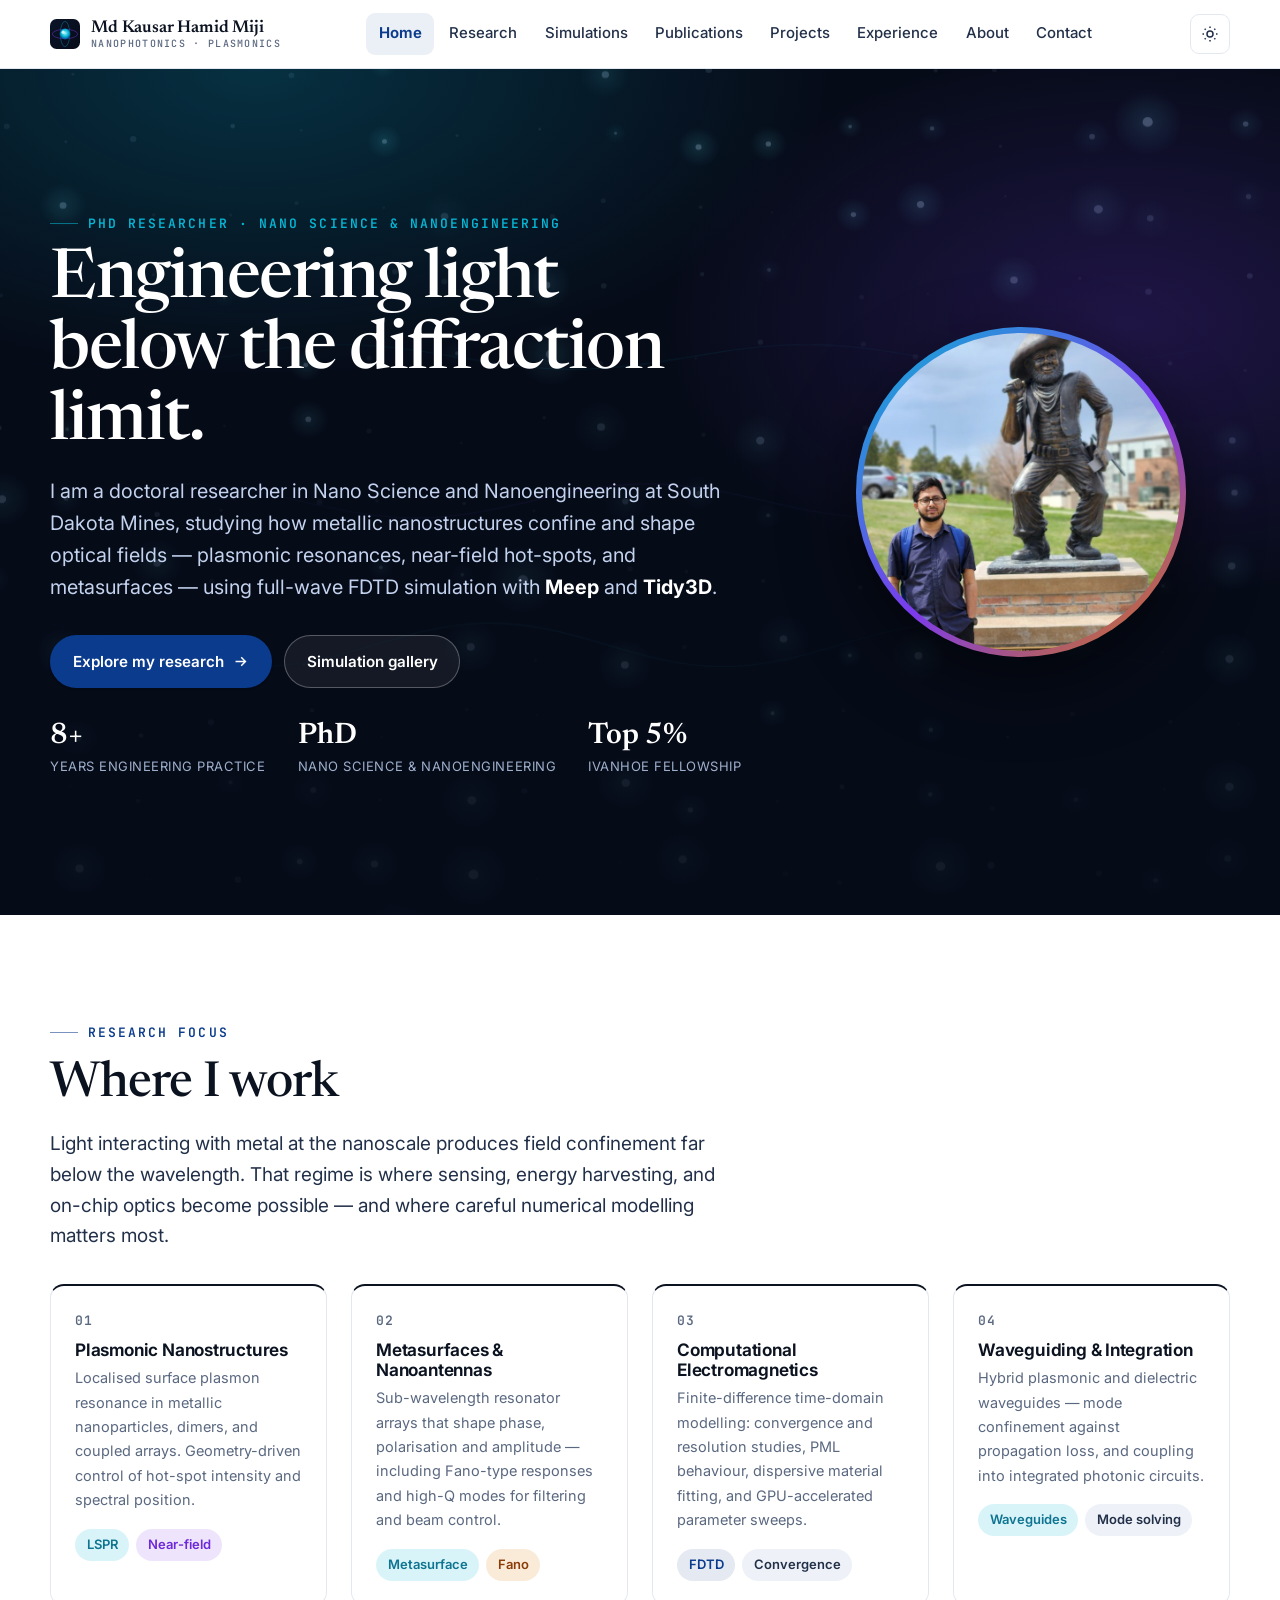
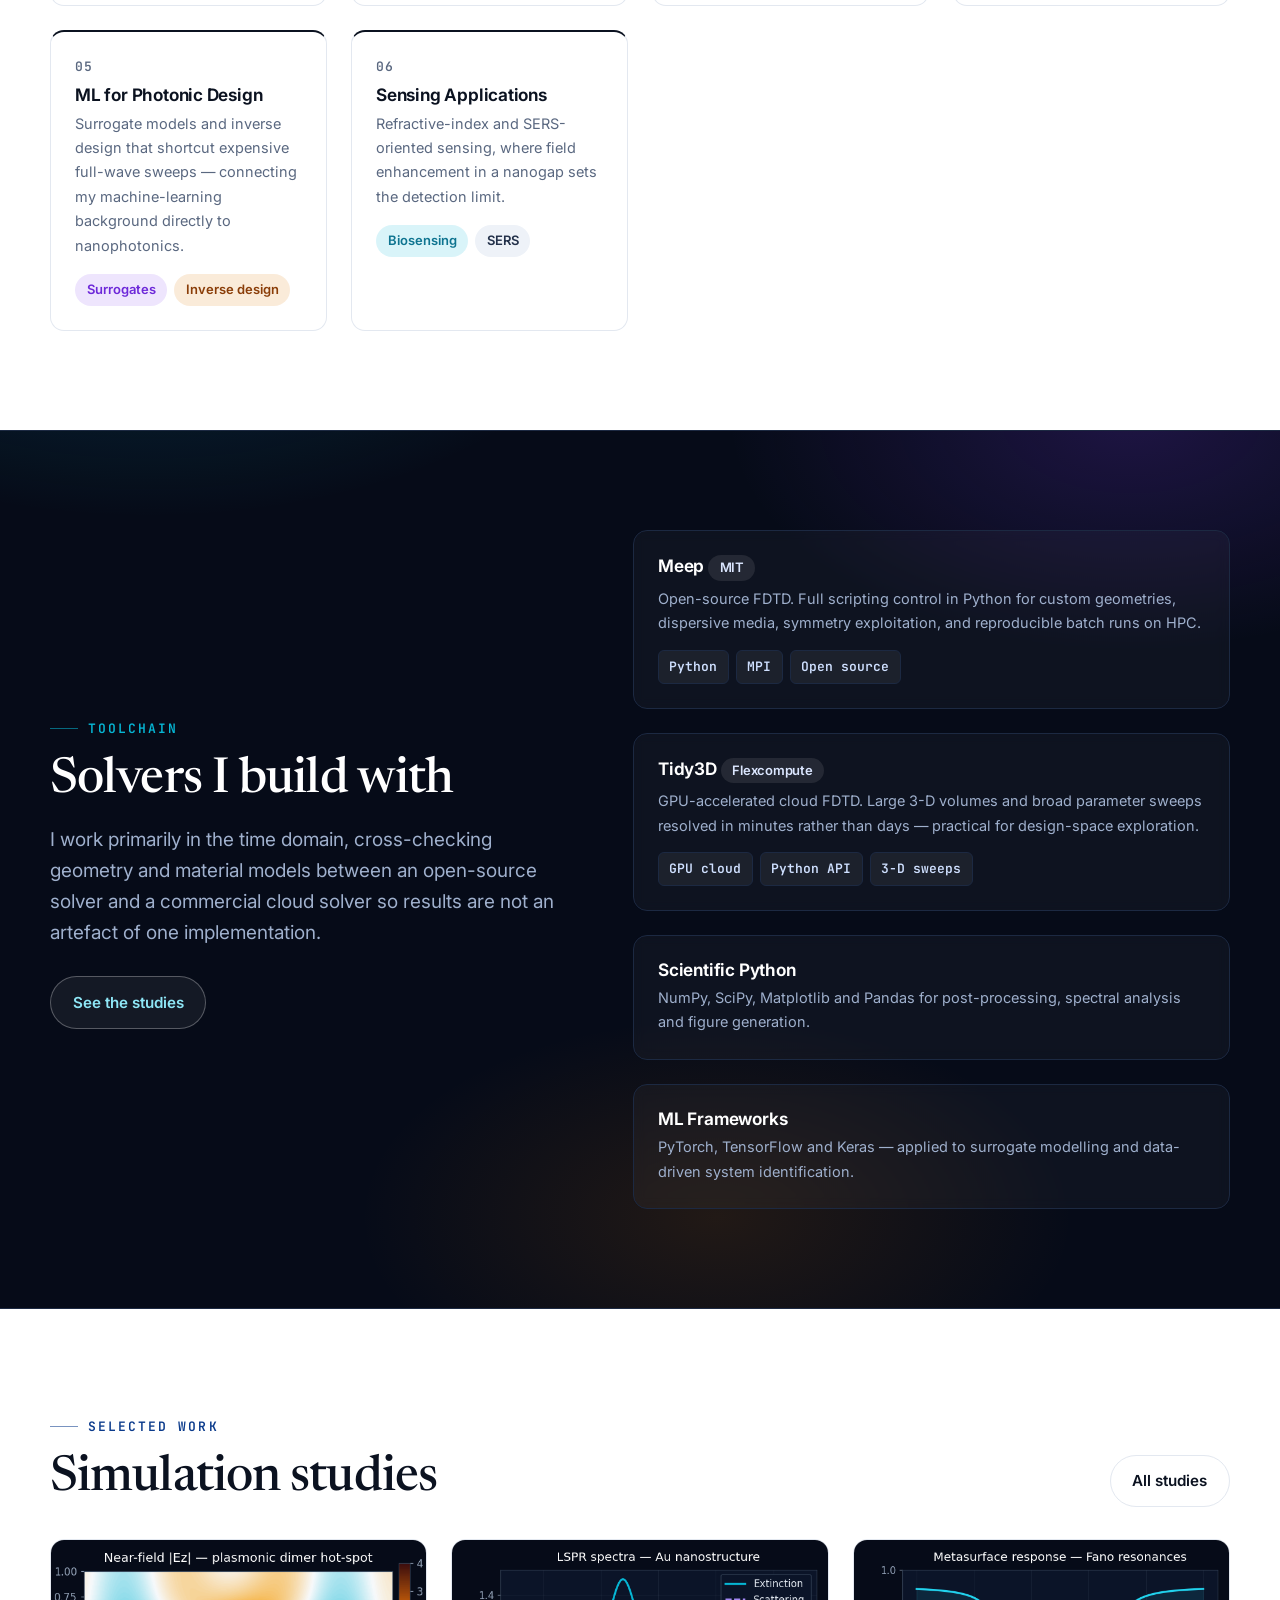
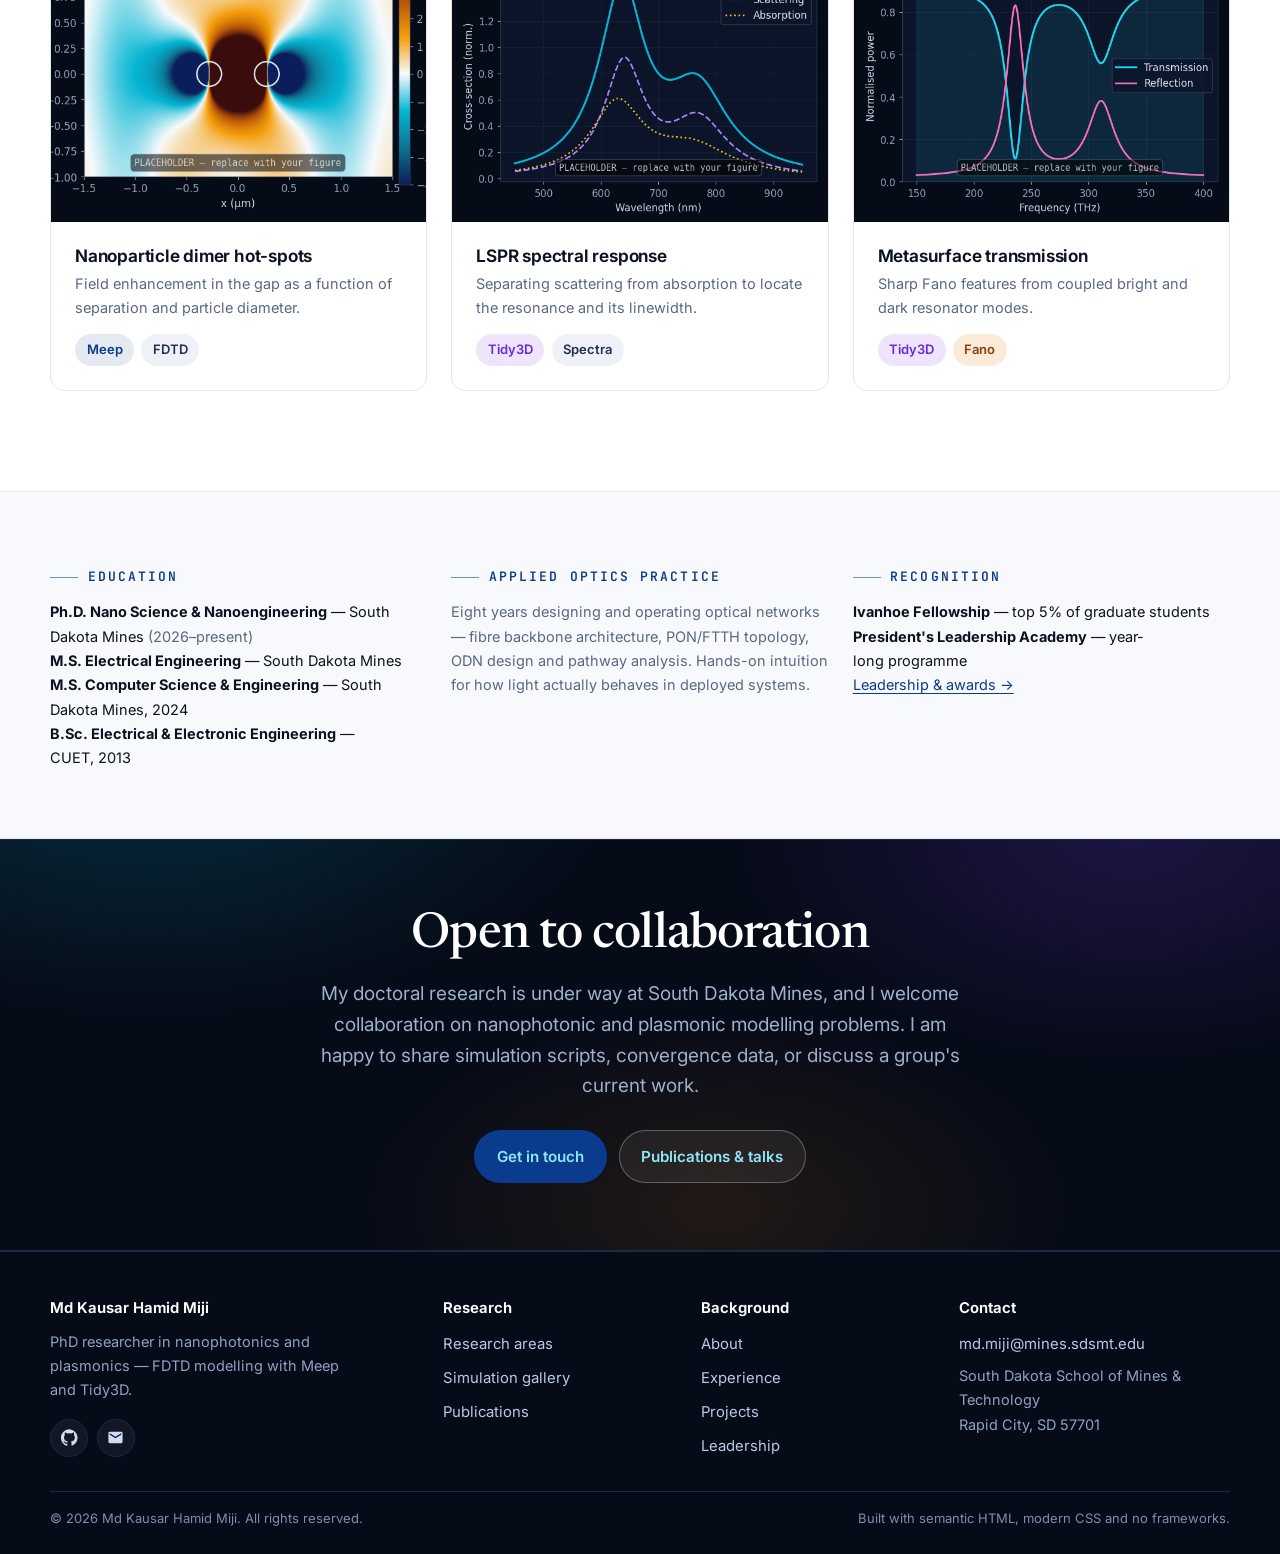
==== index.html @ 511005d9 "Updated Math Webpage" ====
<!DOCTYPE html>
<html lang="en">
<head>
<meta charset="utf-8">
<meta name="viewport" content="width=device-width, initial-scale=1">
<title>Md Kausar Hamid Miji — Nanophotonics &amp; Plasmonics</title>
<meta name="description" content="Md Kausar Hamid Miji — PhD researcher in Nano Science and Nanoengineering at South Dakota Mines. Nanophotonics and plasmonics: FDTD modelling with Meep and Tidy3D, computational electromagnetics, and machine learning for photonic design.">
<meta name="author" content="Md Kausar Hamid Miji">
<link rel="canonical" href="https://mijicuet.github.io/">

<meta property="og:type" content="website">
<meta property="og:site_name" content="Md Kausar Hamid Miji">
<meta property="og:title" content="Md Kausar Hamid Miji — Nanophotonics &amp; Plasmonics">
<meta property="og:description" content="PhD researcher in Nano Science and Nanoengineering. Nanophotonics and plasmonics: FDTD modelling with Meep and Tidy3D, and machine learning for photonic design.">
<meta property="og:url" content="https://mijicuet.github.io/">
<meta property="og:image" content="https://mijicuet.github.io/assets/img/og-card.png">
<meta name="twitter:card" content="summary_large_image">
<meta name="twitter:title" content="Md Kausar Hamid Miji — Nanophotonics &amp; Plasmonics">
<meta name="twitter:description" content="PhD researcher in Nano Science and Nanoengineering — nanophotonics, plasmonics, FDTD with Meep and Tidy3D.">
<meta name="twitter:image" content="https://mijicuet.github.io/assets/img/og-card.png">
<meta name="theme-color" content="#060b18">

<link rel="icon" href="assets/img/favicon.svg" type="image/svg+xml">
<link rel="apple-touch-icon" href="assets/img/favicon-180.png">
<link rel="manifest" href="site.webmanifest">

<link rel="preconnect" href="https://fonts.googleapis.com">
<link rel="preconnect" href="https://fonts.gstatic.com" crossorigin>
<link href="https://fonts.googleapis.com/css2?family=Inter:wght@400;500;600;700&family=Newsreader:opsz,wght@6..72,400;6..72,500;6..72,600&family=JetBrains+Mono:wght@400;500;600&display=swap" rel="stylesheet">
<link rel="stylesheet" href="assets/css/main.css">

<script type="application/ld+json">
{
  "@context": "https://schema.org",
  "@type": "Person",
  "name": "Md Kausar Hamid Miji",
  "url": "https://mijicuet.github.io/",
  "image": "https://mijicuet.github.io/assets/img/portrait.jpg",
  "email": "mailto:md.miji@mines.sdsmt.edu",
  "jobTitle": "PhD Researcher — Nano Science and Nanoengineering",
  "knowsAbout": ["Nanophotonics","Plasmonics","Nanoscience","Nanoengineering","Computational Electromagnetics","FDTD","Meep","Tidy3D","Metasurfaces","Machine Learning","Optical Fiber Networks"],
  "alumniOf": [
    {"@type":"CollegeOrUniversity","name":"South Dakota School of Mines & Technology"},
    {"@type":"CollegeOrUniversity","name":"Chittagong University of Engineering & Technology"}
  ],
  "affiliation": {"@type":"CollegeOrUniversity","name":"South Dakota School of Mines & Technology"}
}
</script>
</head>
<body>
<a class="skip-link" href="#main">Skip to main content</a>

<header class="site-header">
  <div class="wrap nav">
    <a class="brand" href="index.html">
      <img class="brand-mark" src="assets/img/favicon.svg" alt="" width="30" height="30">
      <span>Md Kausar Hamid Miji<small>Nanophotonics · Plasmonics</small></span>
    </a>
    <nav aria-label="Primary">
      <ul class="nav-list" id="primary-nav">
        <li><a href="index.html" aria-current="page">Home</a></li>
        <li><a href="research.html">Research</a></li>
        <li><a href="simulations.html">Simulations</a></li>
        <li><a href="publications.html">Publications</a></li>
        <li><a href="projects.html">Projects</a></li>
        <li><a href="Work_Experience.html">Experience</a></li>
        <li><a href="about.html">About</a></li>
        <li><a href="contact.html">Contact</a></li>
      </ul>
    </nav>
    <div class="nav-actions">
      <button class="icon-btn theme-toggle" type="button" aria-label="Switch to dark theme">
        <svg class="sun" viewBox="0 0 24 24" fill="none" stroke="currentColor" stroke-width="2" aria-hidden="true"><circle cx="12" cy="12" r="4"/><path d="M12 2v2M12 20v2M4.9 4.9l1.4 1.4M17.7 17.7l1.4 1.4M2 12h2M20 12h2M4.9 19.1l1.4-1.4M17.7 6.3l1.4-1.4"/></svg>
        <svg class="moon" viewBox="0 0 24 24" fill="none" stroke="currentColor" stroke-width="2" aria-hidden="true"><path d="M21 12.8A9 9 0 1 1 11.2 3a7 7 0 0 0 9.8 9.8z"/></svg>
      </button>
      <button class="icon-btn nav-toggle" type="button" aria-expanded="false" aria-controls="primary-nav" aria-label="Open menu">
        <svg viewBox="0 0 24 24" fill="none" stroke="currentColor" stroke-width="2" aria-hidden="true"><path d="M3 6h18M3 12h18M3 18h18"/></svg>
      </button>
    </div>
  </div>
</header>

<main id="main">

  <section class="hero">
    <canvas class="hero-canvas" aria-hidden="true"></canvas>
    <div class="wrap hero-inner">
      <div>
        <p class="eyebrow">PhD Researcher · Nano Science &amp; Nanoengineering</p>
        <h1 class="display">Engineering light<br>below the diffraction limit.</h1>
        <p class="lead">
          I am a doctoral researcher in Nano Science and Nanoengineering at South Dakota Mines,
          studying how metallic nanostructures confine and shape optical fields — plasmonic
          resonances, near-field hot-spots, and metasurfaces — using full-wave FDTD
          simulation with <strong style="color:#fff">Meep</strong> and
          <strong style="color:#fff">Tidy3D</strong>.
        </p>
        <div class="btn-row" style="margin-top:2rem">
          <a class="btn btn-primary" href="research.html">Explore my research
            <svg viewBox="0 0 24 24" fill="none" stroke="currentColor" stroke-width="2" aria-hidden="true"><path d="M5 12h14M13 6l6 6-6 6"/></svg></a>
          <a class="btn btn-on-dark" href="simulations.html">Simulation gallery</a>
        </div>
        <div class="hero-stats">
          <div class="stat"><b>8+</b><span>YEARS ENGINEERING PRACTICE</span></div>
          <div class="stat"><b>PhD</b><span>NANO SCIENCE &amp; NANOENGINEERING</span></div>
          <div class="stat"><b>Top 5%</b><span>IVANHOE FELLOWSHIP</span></div>
        </div>
      </div>
      <div class="hero-portrait">
        <img src="assets/img/portrait.jpg" alt="Portrait of Md Kausar Hamid Miji" width="360" height="360" fetchpriority="high" decoding="async">
      </div>
    </div>
  </section>

  <section class="section">
    <div class="wrap">
      <div class="section-head measure">
        <p class="eyebrow">Research focus</p>
        <h2 class="h1">Where I work</h2>
        <p class="lead" style="margin-top:1rem">
          Light interacting with metal at the nanoscale produces field confinement far below
          the wavelength. That regime is where sensing, energy harvesting, and on-chip optics
          become possible — and where careful numerical modelling matters most.
        </p>
      </div>
      <div class="grid grid-3">
        <article class="card card-hover reveal feature">
          <span class="num">01</span><h3 class="card-title">Plasmonic Nanostructures</h3>
          <p class="small muted">Localised surface plasmon resonance in metallic nanoparticles,
             dimers, and coupled arrays. Geometry-driven control of hot-spot intensity and spectral position.</p>
          <div class="chip-row" style="margin-top:1rem"><span class="chip chip-cyan">LSPR</span><span class="chip chip-violet">Near-field</span></div>
        </article>
        <article class="card card-hover reveal feature">
          <span class="num">02</span><h3 class="card-title">Metasurfaces &amp; Nanoantennas</h3>
          <p class="small muted">Sub-wavelength resonator arrays that shape phase, polarisation and
             amplitude — including Fano-type responses and high-Q modes for filtering and beam control.</p>
          <div class="chip-row" style="margin-top:1rem"><span class="chip chip-cyan">Metasurface</span><span class="chip chip-amber">Fano</span></div>
        </article>
        <article class="card card-hover reveal feature">
          <span class="num">03</span><h3 class="card-title">Computational Electromagnetics</h3>
          <p class="small muted">Finite-difference time-domain modelling: convergence and resolution
             studies, PML behaviour, dispersive material fitting, and GPU-accelerated parameter sweeps.</p>
          <div class="chip-row" style="margin-top:1rem"><span class="chip chip-brand">FDTD</span><span class="chip">Convergence</span></div>
        </article>
        <article class="card card-hover reveal feature">
          <span class="num">04</span><h3 class="card-title">Waveguiding &amp; Integration</h3>
          <p class="small muted">Hybrid plasmonic and dielectric waveguides — mode confinement against
             propagation loss, and coupling into integrated photonic circuits.</p>
          <div class="chip-row" style="margin-top:1rem"><span class="chip chip-cyan">Waveguides</span><span class="chip">Mode solving</span></div>
        </article>
        <article class="card card-hover reveal feature">
          <span class="num">05</span><h3 class="card-title">ML for Photonic Design</h3>
          <p class="small muted">Surrogate models and inverse design that shortcut expensive full-wave
             sweeps — connecting my machine-learning background directly to nanophotonics.</p>
          <div class="chip-row" style="margin-top:1rem"><span class="chip chip-violet">Surrogates</span><span class="chip chip-amber">Inverse design</span></div>
        </article>
        <article class="card card-hover reveal feature">
          <span class="num">06</span><h3 class="card-title">Sensing Applications</h3>
          <p class="small muted">Refractive-index and SERS-oriented sensing, where field enhancement
             in a nanogap sets the detection limit.</p>
          <div class="chip-row" style="margin-top:1rem"><span class="chip chip-cyan">Biosensing</span><span class="chip">SERS</span></div>
        </article>
      </div>
    </div>
  </section>

  <section class="band-dark section">
    <div class="wrap content">
      <div class="split-even items-center">
        <div>
          <p class="eyebrow">Toolchain</p>
          <h2 class="h1">Solvers I build with</h2>
          <p class="lead" style="margin-top:1rem">
            I work primarily in the time domain, cross-checking geometry and material models
            between an open-source solver and a commercial cloud solver so results are not an
            artefact of one implementation.
          </p>
          <div class="btn-row" style="margin-top:1.75rem">
            <a class="btn btn-on-dark" href="simulations.html">See the studies</a>
          </div>
        </div>
        <div class="grid grid-2">
          <div class="card"><h3 class="card-title">Meep <span class="chip chip-cyan" style="vertical-align:middle">MIT</span></h3>
            <p class="small">Open-source FDTD. Full scripting control in Python for custom geometries,
               dispersive media, symmetry exploitation, and reproducible batch runs on HPC.</p>
            <div class="chip-row" style="margin-top:.9rem"><span class="tool-badge">Python</span><span class="tool-badge">MPI</span><span class="tool-badge">Open source</span></div></div>
          <div class="card"><h3 class="card-title">Tidy3D <span class="chip chip-violet" style="vertical-align:middle">Flexcompute</span></h3>
            <p class="small">GPU-accelerated cloud FDTD. Large 3-D volumes and broad parameter sweeps
               resolved in minutes rather than days — practical for design-space exploration.</p>
            <div class="chip-row" style="margin-top:.9rem"><span class="tool-badge">GPU cloud</span><span class="tool-badge">Python API</span><span class="tool-badge">3-D sweeps</span></div></div>
          <div class="card"><h3 class="card-title">Scientific Python</h3>
            <p class="small">NumPy, SciPy, Matplotlib and Pandas for post-processing, spectral analysis and figure generation.</p></div>
          <div class="card"><h3 class="card-title">ML Frameworks</h3>
            <p class="small">PyTorch, TensorFlow and Keras — applied to surrogate modelling and data-driven system identification.</p></div>
        </div>
      </div>
    </div>
  </section>

  <section class="section">
    <div class="wrap">
      <div class="section-head" style="display:flex;justify-content:space-between;align-items:end;gap:1rem;flex-wrap:wrap">
        <div class="measure"><p class="eyebrow">Selected work</p><h2 class="h1">Simulation studies</h2></div>
        <a class="btn btn-ghost" href="simulations.html">All studies</a>
      </div>
      <div class="grid grid-3">
        <article class="card card-flush card-hover figure-card reveal">
          <div class="fig"><img src="assets/figures/fig-nearfield-dimer.png" alt="Near-field map showing a hot-spot in the gap of a plasmonic nanoparticle dimer" loading="lazy" width="709" height="425"></div>
          <div class="card-body"><h3 class="card-title">Nanoparticle dimer hot-spots</h3>
            <p class="small muted">Field enhancement in the gap as a function of separation and particle diameter.</p>
            <div class="chip-row" style="margin-top:.85rem"><span class="chip chip-brand">Meep</span><span class="chip">FDTD</span></div></div>
        </article>
        <article class="card card-flush card-hover figure-card reveal">
          <div class="fig"><img src="assets/figures/fig-lspr-spectra.png" alt="Extinction, scattering and absorption spectra of a gold nanostructure" loading="lazy" width="709" height="425"></div>
          <div class="card-body"><h3 class="card-title">LSPR spectral response</h3>
            <p class="small muted">Separating scattering from absorption to locate the resonance and its linewidth.</p>
            <div class="chip-row" style="margin-top:.85rem"><span class="chip chip-violet">Tidy3D</span><span class="chip">Spectra</span></div></div>
        </article>
        <article class="card card-flush card-hover figure-card reveal">
          <div class="fig"><img src="assets/figures/fig-metasurface-spectra.png" alt="Transmission and reflection spectra of a metasurface showing Fano resonances" loading="lazy" width="709" height="425"></div>
          <div class="card-body"><h3 class="card-title">Metasurface transmission</h3>
            <p class="small muted">Sharp Fano features from coupled bright and dark resonator modes.</p>
            <div class="chip-row" style="margin-top:.85rem"><span class="chip chip-violet">Tidy3D</span><span class="chip chip-amber">Fano</span></div></div>
        </article>
      </div>
    </div>
  </section>

  <section class="section-sm" style="background:var(--surface);border-block:1px solid var(--rule)">
    <div class="wrap">
      <div class="grid grid-3">
        <div class="reveal">
          <p class="eyebrow">Education</p>
          <p class="small"><strong>Ph.D. Nano Science &amp; Nanoengineering</strong> — South Dakota Mines <span class="muted">(2026–present)</span></p>
          <p class="small"><strong>M.S. Electrical Engineering</strong> — South Dakota Mines</p>
          <p class="small"><strong>M.S. Computer Science &amp; Engineering</strong> — South Dakota Mines, 2024</p>
          <p class="small"><strong>B.Sc. Electrical &amp; Electronic Engineering</strong> — CUET, 2013</p>
        </div>
        <div class="reveal">
          <p class="eyebrow">Applied optics practice</p>
          <p class="small muted">Eight years designing and operating optical networks — fibre backbone
             architecture, PON/FTTH topology, ODN design and pathway analysis. Hands-on intuition for
             how light actually behaves in deployed systems.</p>
        </div>
        <div class="reveal">
          <p class="eyebrow">Recognition</p>
          <p class="small"><strong>Ivanhoe Fellowship</strong> — top 5% of graduate students</p>
          <p class="small"><strong>President's Leadership Academy</strong> — year-long programme</p>
          <p class="small"><a href="leadership.html">Leadership &amp; awards →</a></p>
        </div>
      </div>
    </div>
  </section>

  <section class="band-dark section-sm">
    <div class="wrap content center measure">
      <h2 class="h1">Open to collaboration</h2>
      <p class="lead" style="margin-top:.9rem">
        My doctoral research is under way at South Dakota Mines, and I welcome collaboration on
        nanophotonic and plasmonic modelling problems. I am happy to share simulation scripts,
        convergence data, or discuss a group's current work.
      </p>
      <div class="btn-row" style="justify-content:center;margin-top:1.75rem">
        <a class="btn btn-primary" href="contact.html">Get in touch</a>
        <a class="btn btn-on-dark" href="publications.html">Publications &amp; talks</a>
      </div>
    </div>
  </section>

</main>

<footer class="site-footer">
  <div class="wrap">
    <div class="footer-grid">
      <div>
        <h4>Md Kausar Hamid Miji</h4>
        <p class="small" style="color:#8fa2c4;max-width:34ch">
          PhD researcher in nanophotonics and plasmonics — FDTD modelling with Meep and Tidy3D.
        </p>
        <div class="social-row" style="margin-top:1rem">
          <a href="https://github.com/mijiCUET" aria-label="GitHub" rel="me noopener">
            <svg viewBox="0 0 24 24" aria-hidden="true"><path d="M12 .3a12 12 0 0 0-3.8 23.4c.6.1.8-.3.8-.6v-2.2c-3.3.7-4-1.6-4-1.6-.6-1.4-1.4-1.8-1.4-1.8-1.1-.7.1-.7.1-.7 1.2.1 1.8 1.2 1.8 1.2 1.1 1.8 2.8 1.3 3.5 1 .1-.8.4-1.3.8-1.6-2.7-.3-5.5-1.3-5.5-5.9 0-1.3.5-2.4 1.2-3.2-.1-.3-.5-1.5.1-3.2 0 0 1-.3 3.3 1.2a11.5 11.5 0 0 1 6 0c2.3-1.5 3.3-1.2 3.3-1.2.6 1.7.2 2.9.1 3.2.8.8 1.2 1.9 1.2 3.2 0 4.6-2.8 5.6-5.5 5.9.4.4.8 1.1.8 2.2v3.3c0 .3.2.7.8.6A12 12 0 0 0 12 .3z"/></svg>
          </a>
          <a href="mailto:md.miji@mines.sdsmt.edu" aria-label="Email">
            <svg viewBox="0 0 24 24" aria-hidden="true"><path d="M20 4H4a2 2 0 0 0-2 2v12a2 2 0 0 0 2 2h16a2 2 0 0 0 2-2V6a2 2 0 0 0-2-2zm0 4-8 5-8-5V6l8 5 8-5v2z"/></svg>
          </a>
        </div>
      </div>
      <div><h4>Research</h4><ul>
        <li><a href="research.html">Research areas</a></li>
        <li><a href="simulations.html">Simulation gallery</a></li>
        <li><a href="publications.html">Publications</a></li></ul></div>
      <div><h4>Background</h4><ul>
        <li><a href="about.html">About</a></li>
        <li><a href="Work_Experience.html">Experience</a></li>
        <li><a href="projects.html">Projects</a></li>
        <li><a href="leadership.html">Leadership</a></li></ul></div>
      <div><h4>Contact</h4><ul>
        <li><a href="mailto:md.miji@mines.sdsmt.edu">md.miji@mines.sdsmt.edu</a></li>
        <li class="small" style="color:#8fa2c4">South Dakota School of Mines &amp; Technology<br>Rapid City, SD 57701</li></ul></div>
    </div>
    <div class="footer-bottom">
      <span>© <span data-year>2025</span> Md Kausar Hamid Miji. All rights reserved.</span>
      <span>Built with semantic HTML, modern CSS and no frameworks.</span>
    </div>
  </div>
</footer>

<script src="assets/js/main.js" defer></script>
</body>
</html>
---- assets/css/main.css ----
/* ==========================================================================
   Md Kausar Hamid Miji — Design System
   Nanophotonics & Plasmonics research portfolio
   Single stylesheet, no framework, no build step.
   ========================================================================== */

/* 1. Design tokens ------------------------------------------------------- */
:root {
  --paper:#ffffff; --surface:#f7f9fc; --surface-2:#eef2f8;
  --ink:#0b1220; --ink-soft:#223049; --muted:#5a6880; --rule:#e3e8f0;

  --brand:#0b3b8c; --brand-ink:#072a66;
  --cyan:#06b6d4; --violet:#7c3aed; --amber:#d97706;

  --night:#060b18; --night-2:#0b1428; --night-rule:#1c2942;
  --night-ink:#e8eefc; --night-muted:#9fb0cd;

  --font-display:"Newsreader","Iowan Old Style","Palatino Linotype",Georgia,serif;
  --font-sans:"Inter",-apple-system,BlinkMacSystemFont,"Segoe UI",Roboto,Helvetica,Arial,sans-serif;
  --font-mono:"JetBrains Mono",ui-monospace,SFMono-Regular,"SF Mono",Menlo,Consolas,monospace;

  --fs-xs:.8125rem; --fs-sm:.9062rem; --fs-base:1rem;
  --fs-md:clamp(1.05rem,.99rem + .28vw,1.1875rem);
  --fs-lg:clamp(1.25rem,1.14rem + .5vw,1.5rem);
  --fs-xl:clamp(1.55rem,1.32rem + 1vw,2.15rem);
  --fs-2xl:clamp(2rem,1.55rem + 2vw,3.1rem);
  --fs-3xl:clamp(2.45rem,1.7rem + 3.2vw,4.25rem);

  --sp-1:.25rem; --sp-2:.5rem; --sp-3:.75rem; --sp-4:1rem;
  --sp-5:1.5rem; --sp-6:2rem; --sp-7:3rem; --sp-8:4rem; --sp-9:6rem; --sp-10:8rem;

  --measure:68ch; --wrap:1180px; --wrap-narrow:860px;
  --radius:14px; --radius-sm:9px; --radius-lg:22px;

  --shadow-sm:0 1px 2px rgba(11,18,32,.06),0 1px 3px rgba(11,18,32,.05);
  --shadow:0 4px 12px rgba(11,18,32,.07),0 2px 4px rgba(11,18,32,.04);
  --shadow-lg:0 18px 45px rgba(11,18,32,.12),0 6px 14px rgba(11,18,32,.06);

  --ease:cubic-bezier(.22,.61,.36,1); --dur:.38s;
}
html[data-theme="dark"]{
  --paper:#070d1b; --surface:#0c1526; --surface-2:#121d33;
  --ink:#e9eefb; --ink-soft:#c8d4ec; --muted:#93a3c2; --rule:#1d2942;
  --brand:#7fb0ff; --brand-ink:#a9c9ff;
  --shadow-sm:0 1px 2px rgba(0,0,0,.5);
  --shadow:0 6px 18px rgba(0,0,0,.5);
  --shadow-lg:0 22px 55px rgba(0,0,0,.6);
}

/* 2. Reset & base -------------------------------------------------------- */
*,*::before,*::after{box-sizing:border-box}
*{margin:0}
html{-webkit-text-size-adjust:100%;scroll-behavior:smooth;scroll-padding-top:5.5rem}
@media (prefers-reduced-motion:reduce){
  html{scroll-behavior:auto}
  *,*::before,*::after{animation-duration:.001ms!important;animation-iteration-count:1!important;transition-duration:.001ms!important}
}
body{font-family:var(--font-sans);font-size:var(--fs-base);line-height:1.68;color:var(--ink);
  background:var(--paper);-webkit-font-smoothing:antialiased;-moz-osx-font-smoothing:grayscale;
  font-feature-settings:"kern" 1,"liga" 1;text-rendering:optimizeLegibility;overflow-x:hidden}
img,svg,video,canvas{display:block;max-width:100%}
img{height:auto}
a{color:var(--brand);text-decoration-thickness:1px;text-underline-offset:.18em}
a:hover{color:var(--brand-ink)}
ul,ol{padding-left:1.15rem}
h1,h2,h3,h4{line-height:1.16;text-wrap:balance;font-weight:600}
p{text-wrap:pretty}
:focus-visible{outline:3px solid var(--cyan);outline-offset:3px;border-radius:4px}
::selection{background:rgba(6,182,212,.22)}

/* 3. Layout primitives --------------------------------------------------- */
.wrap{width:min(100% - 2.5rem,var(--wrap));margin-inline:auto}
.wrap-narrow{width:min(100% - 2.5rem,var(--wrap-narrow));margin-inline:auto}
@media (max-width:640px){.wrap,.wrap-narrow{width:min(100% - 1.75rem,var(--wrap))}}
.section{padding-block:clamp(3.5rem,2.2rem + 5vw,7rem)}
.section-sm{padding-block:clamp(2.5rem,1.8rem + 3vw,4.5rem)}
.stack>*+*{margin-top:var(--sp-4)}
.measure{max-width:var(--measure)}
.center{text-align:center;margin-inline:auto}
.grid{display:grid;gap:var(--sp-5)}
.grid-2{grid-template-columns:repeat(auto-fit,minmax(300px,1fr))}
.grid-3{grid-template-columns:repeat(auto-fit,minmax(268px,1fr))}
.grid-4{grid-template-columns:repeat(auto-fit,minmax(210px,1fr))}
.skip-link{position:absolute;left:-9999px;top:0;z-index:999;background:var(--ink);color:#fff;
  padding:.8rem 1.2rem;border-radius:0 0 var(--radius-sm) 0;font-weight:600}
.skip-link:focus{left:0;color:#fff}

/* Two-column splits — always collapse on narrow screens */
.split,.split-lead,.split-even,.split-media{display:grid;gap:clamp(2rem,5vw,4rem)}
.split{grid-template-columns:minmax(0,1.5fr) minmax(0,1fr)}
.split-lead{grid-template-columns:minmax(0,1.6fr) minmax(0,1fr)}
.split-even{grid-template-columns:minmax(0,1fr) minmax(0,1.15fr)}
.split-media{grid-template-columns:minmax(0,1fr) minmax(0,1.35fr);gap:1.75rem}
@media (max-width:900px){.split,.split-lead,.split-even{grid-template-columns:1fr}}
@media (max-width:780px){.split-media{grid-template-columns:1fr}}
.split-num{display:grid;grid-template-columns:auto minmax(0,1fr);gap:1.5rem;align-items:start}
@media (max-width:520px){.split-num{grid-template-columns:1fr;gap:.35rem}}
.items-center{align-items:center}.items-start{align-items:start}.self-start{align-self:start}

/* color-mix() fallbacks for older browsers */
@supports not (color: color-mix(in srgb, red 50%, blue)){
  .nav-list a[aria-current="page"]{background:#eef3fb}
  .chip-brand{background:#e7eefb}.chip-cyan{background:#dcf5fa}
  .chip-violet{background:#ede7fd}.chip-amber{background:#fdf0dc}
  .site-header{background:#fff}
  .tl-item::before{box-shadow:0 0 0 4px #eef3fb}
  .btn-ghost:hover,.card-hover:hover{border-color:#b9c9e8}
  input:focus,textarea:focus,select:focus{box-shadow:0 0 0 3px #dbe6fa}
}

/* 4. Typography ---------------------------------------------------------- */
.display{font-family:var(--font-display);font-size:var(--fs-3xl);font-weight:500;letter-spacing:-.022em;line-height:1.04}
.h1{font-family:var(--font-display);font-size:var(--fs-2xl);font-weight:500;letter-spacing:-.018em}
.h2{font-family:var(--font-display);font-size:var(--fs-xl);font-weight:500;letter-spacing:-.014em}
.h3{font-size:var(--fs-lg);font-weight:650;letter-spacing:-.01em}
.lead{font-size:var(--fs-md);color:var(--ink-soft);line-height:1.62}
.small{font-size:var(--fs-sm)}
.muted{color:var(--muted)}
.mono{font-family:var(--font-mono);font-size:.86em;letter-spacing:-.01em}
.section-head{margin-bottom:var(--sp-6)}
.eyebrow{display:inline-flex;align-items:center;gap:.6rem;font-family:var(--font-mono);
  font-size:var(--fs-xs);letter-spacing:.16em;text-transform:uppercase;color:var(--brand);
  font-weight:600;margin-bottom:var(--sp-3)}
.eyebrow::before{content:"";width:28px;height:1px;background:currentColor;opacity:.55}
.rule{height:1px;background:var(--rule);border:0;margin-block:var(--sp-6)}

/* 5. Header / nav -------------------------------------------------------- */
.site-header{position:sticky;top:0;z-index:100;
  background:color-mix(in srgb,var(--paper) 88%,transparent);
  backdrop-filter:saturate(1.6) blur(12px);-webkit-backdrop-filter:saturate(1.6) blur(12px);
  border-bottom:1px solid var(--rule);transition:box-shadow var(--dur) var(--ease)}
.site-header.is-scrolled{box-shadow:var(--shadow-sm)}
.nav{display:flex;align-items:center;justify-content:space-between;gap:var(--sp-5);min-height:4.25rem}
.brand{display:flex;align-items:center;gap:.7rem;font-family:var(--font-display);font-size:1.075rem;
  font-weight:600;color:var(--ink);text-decoration:none;letter-spacing:-.01em;line-height:1.1}
.brand:hover{color:var(--ink)}
.brand-mark{width:30px;height:30px;flex:0 0 auto}
.brand small{display:block;font-family:var(--font-mono);font-size:.625rem;letter-spacing:.13em;
  text-transform:uppercase;color:var(--muted);font-weight:500}
.nav-list{display:flex;align-items:center;gap:.15rem;list-style:none;margin:0;padding:0}
.nav-list a{display:block;padding:.5rem .78rem;border-radius:var(--radius-sm);font-size:.935rem;
  font-weight:500;color:var(--ink-soft);text-decoration:none;
  transition:background var(--dur) var(--ease),color var(--dur) var(--ease)}
.nav-list a:hover{background:var(--surface-2);color:var(--ink)}
.nav-list a[aria-current="page"]{color:var(--brand);font-weight:650;
  background:color-mix(in srgb,var(--brand) 8%,transparent)}
.nav-actions{display:flex;align-items:center;gap:.4rem}
.icon-btn{display:inline-flex;align-items:center;justify-content:center;width:40px;height:40px;
  border-radius:var(--radius-sm);border:1px solid var(--rule);background:var(--paper);
  color:var(--ink-soft);cursor:pointer;transition:all var(--dur) var(--ease)}
.icon-btn:hover{background:var(--surface-2);color:var(--ink)}
.icon-btn svg{width:18px;height:18px}
.theme-toggle .moon{display:none}
html[data-theme="dark"] .theme-toggle .sun{display:none}
html[data-theme="dark"] .theme-toggle .moon{display:block}
.nav-toggle{display:none}
@media (max-width:900px){
  .nav-toggle{display:inline-flex}
  .nav-list{position:fixed;inset:4.25rem 0 auto 0;flex-direction:column;align-items:stretch;gap:0;
    background:var(--paper);border-bottom:1px solid var(--rule);padding:var(--sp-3) var(--sp-4) var(--sp-5);
    box-shadow:var(--shadow-lg);transform:translateY(-8px);opacity:0;pointer-events:none;
    transition:opacity var(--dur) var(--ease),transform var(--dur) var(--ease);
    max-height:calc(100vh - 4.25rem);overflow-y:auto}
  .nav-list.is-open{transform:translateY(0);opacity:1;pointer-events:auto}
  .nav-list a{padding:.8rem .9rem;font-size:1.02rem;border-radius:var(--radius-sm)}
}

/* 6. Buttons & chips ----------------------------------------------------- */
.btn{display:inline-flex;align-items:center;gap:.55rem;padding:.78rem 1.35rem;border-radius:999px;
  font-size:.95rem;font-weight:600;text-decoration:none;border:1px solid transparent;cursor:pointer;
  transition:transform var(--dur) var(--ease),background var(--dur) var(--ease),
    border-color var(--dur) var(--ease),box-shadow var(--dur) var(--ease),color var(--dur) var(--ease)}
.btn:active{transform:translateY(1px)}
.btn-primary{background:var(--brand);color:#fff;box-shadow:var(--shadow-sm)}
.btn-primary:hover{background:var(--brand-ink);color:#fff;box-shadow:var(--shadow)}
.btn-ghost{border-color:var(--rule);color:var(--ink);background:var(--paper)}
.btn-ghost:hover{background:var(--surface-2);color:var(--ink);
  border-color:color-mix(in srgb,var(--brand) 30%,var(--rule))}
.btn-on-dark{border-color:rgba(255,255,255,.28);color:#fff;background:rgba(255,255,255,.06)}
.btn-on-dark:hover{background:rgba(255,255,255,.14);color:#fff}
.btn svg{width:17px;height:17px}
.btn-row{display:flex;flex-wrap:wrap;gap:var(--sp-3)}
.chip{display:inline-flex;align-items:center;gap:.4rem;padding:.32rem .72rem;border-radius:999px;
  background:var(--surface-2);color:var(--ink-soft);font-size:var(--fs-xs);font-weight:600;white-space:nowrap}
.chip-brand{background:color-mix(in srgb,var(--brand) 11%,transparent);color:var(--brand)}
.chip-cyan{background:color-mix(in srgb,var(--cyan) 15%,transparent);color:#0e7490}
.chip-violet{background:color-mix(in srgb,var(--violet) 13%,transparent);color:#6d28d9}
.chip-amber{background:color-mix(in srgb,var(--amber) 15%,transparent);color:#8a3d08}
.chip-row{display:flex;flex-wrap:wrap;gap:.45rem}

/* 7. Cards --------------------------------------------------------------- */
.card{position:relative;background:var(--paper);border:1px solid var(--rule);border-radius:var(--radius);
  padding:var(--sp-5);transition:transform var(--dur) var(--ease),box-shadow var(--dur) var(--ease),
  border-color var(--dur) var(--ease)}
.card-hover:hover{transform:translateY(-3px);box-shadow:var(--shadow-lg);
  border-color:color-mix(in srgb,var(--brand) 25%,var(--rule))}
.card-flush{padding:0;overflow:hidden}
.card-media{aspect-ratio:16/10;background:var(--surface-2);overflow:hidden}
.card-media img{width:100%;height:100%;object-fit:cover;transition:transform .6s var(--ease)}
.card-hover:hover .card-media img{transform:scale(1.04)}
.card-body{padding:var(--sp-5)}
.card-title{font-size:1.075rem;font-weight:650;letter-spacing:-.012em;margin-bottom:.4rem}
.feature{position:relative;padding-top:var(--sp-5);border-top:2px solid var(--ink)}
.feature .num{font-family:var(--font-mono);font-size:var(--fs-xs);font-weight:600;letter-spacing:.1em;
  color:var(--muted);display:block;margin-bottom:.5rem}

/* 8. Dark "field" band --------------------------------------------------- */
.band-dark{position:relative;overflow:hidden;background:var(--night);color:var(--night-ink);
  border-block:1px solid var(--night-rule)}
.band-dark::before{content:"";position:absolute;inset:-30% -10% auto -10%;height:130%;pointer-events:none;
  background:
    radial-gradient(48rem 26rem at 18% 8%,rgba(6,182,212,.20),transparent 62%),
    radial-gradient(42rem 24rem at 82% 22%,rgba(124,58,237,.20),transparent 60%),
    radial-gradient(36rem 20rem at 55% 92%,rgba(217,119,6,.13),transparent 62%)}
.band-dark .h2,.band-dark .h1,.band-dark .display{color:#fff}
.band-dark .lead,.band-dark p{color:var(--night-muted)}
.band-dark .eyebrow{color:var(--cyan)}
.band-dark .rule{background:var(--night-rule)}
.band-dark .card{background:rgba(255,255,255,.035);border-color:var(--night-rule);
  color:var(--night-ink);backdrop-filter:blur(6px)}
.band-dark .card .card-title{color:#fff}
.band-dark .card p{color:var(--night-muted)}
.band-dark .chip{background:rgba(255,255,255,.09);color:#dbe6ff}
.band-dark a{color:#8ee6f6}
.band-dark .content{position:relative;z-index:1}

/* 9. Hero ---------------------------------------------------------------- */
.hero{position:relative;overflow:hidden;background:var(--night);color:#fff}
.hero-canvas{position:absolute;inset:0;width:100%;height:100%;opacity:.55;pointer-events:none}
.hero::after{content:"";position:absolute;inset:0;pointer-events:none;
  background:
    radial-gradient(60rem 32rem at 20% 0%,rgba(6,182,212,.22),transparent 60%),
    radial-gradient(50rem 30rem at 88% 30%,rgba(124,58,237,.22),transparent 58%),
    linear-gradient(180deg,rgba(6,11,24,.15) 0%,rgba(6,11,24,.82) 88%)}
.hero-inner{position:relative;z-index:2;display:grid;
  grid-template-columns:minmax(0,1.25fr) minmax(0,.75fr);gap:clamp(2rem,5vw,4.5rem);
  align-items:center;padding-block:clamp(4rem,3rem + 7vw,8.5rem)}
@media (max-width:900px){.hero-inner{grid-template-columns:1fr;text-align:left}}
.hero .display{color:#fff;margin-bottom:var(--sp-4)}
.hero .lead{color:#c3d2ee;font-size:clamp(1.05rem,.98rem + .4vw,1.24rem);max-width:56ch}
.hero .eyebrow{color:var(--cyan)}
.hero-portrait{position:relative;justify-self:center;width:min(330px,78vw);aspect-ratio:1;
  border-radius:50%;padding:6px;
  background:linear-gradient(140deg,var(--cyan),var(--violet) 55%,var(--amber));
  box-shadow:0 24px 70px rgba(0,0,0,.55)}
.hero-portrait img{width:100%;height:100%;object-fit:cover;border-radius:50%;background:var(--night-2)}
.hero-stats{display:flex;flex-wrap:wrap;gap:var(--sp-6);margin-top:var(--sp-6)}
.hero-stats .stat b{display:block;font-family:var(--font-display);font-size:1.85rem;font-weight:600;
  color:#fff;line-height:1.1}
.hero-stats .stat span{font-size:var(--fs-xs);color:var(--night-muted);letter-spacing:.04em}

/* 10. Research / simulation ---------------------------------------------- */
.figure-card{overflow:hidden}
.figure-card .fig{aspect-ratio:4/3;background:var(--night-2);display:grid;place-items:center;
  overflow:hidden;position:relative}
.figure-card .fig img{width:100%;height:100%;object-fit:cover}
.figure-caption{font-size:var(--fs-sm);color:var(--muted)}
.tool-badge{display:inline-flex;align-items:center;gap:.45rem;font-family:var(--font-mono);
  font-size:var(--fs-xs);font-weight:600;padding:.3rem .65rem;border-radius:6px;
  border:1px solid var(--rule);background:var(--surface);color:var(--ink-soft)}
.band-dark .tool-badge{background:rgba(255,255,255,.06);border-color:var(--night-rule);color:#cfe0ff}
.filters{display:flex;flex-wrap:wrap;gap:.5rem;margin-bottom:var(--sp-5)}
.filter-btn{padding:.48rem 1rem;border-radius:999px;cursor:pointer;border:1px solid var(--rule);
  background:var(--paper);color:var(--ink-soft);font-size:.9rem;font-weight:600;
  transition:all var(--dur) var(--ease)}
.filter-btn:hover{border-color:var(--brand);color:var(--brand)}
.filter-btn[aria-pressed="true"]{background:var(--brand);border-color:var(--brand);color:#fff}
.specs{display:grid;grid-template-columns:auto 1fr;gap:.45rem 1.1rem;font-size:var(--fs-sm)}
.specs dt{font-family:var(--font-mono);font-size:var(--fs-xs);color:var(--muted);letter-spacing:.04em;
  text-transform:uppercase;padding-top:.18rem}
.specs dd{margin:0;color:var(--ink-soft)}

/* 11. Timeline ----------------------------------------------------------- */
.timeline{position:relative;padding-left:2.1rem}
.timeline::before{content:"";position:absolute;left:.48rem;top:.5rem;bottom:.5rem;width:2px;
  border-radius:2px;
  background:linear-gradient(180deg,var(--brand),color-mix(in srgb,var(--violet) 60%,transparent),transparent)}
.tl-item{position:relative;padding-bottom:var(--sp-6)}
.tl-item:last-child{padding-bottom:0}
.tl-item::before{content:"";position:absolute;left:-1.87rem;top:.42rem;width:13px;height:13px;
  border-radius:50%;background:var(--paper);border:3px solid var(--brand);
  box-shadow:0 0 0 4px color-mix(in srgb,var(--brand) 10%,transparent)}
.tl-meta{font-family:var(--font-mono);font-size:var(--fs-xs);letter-spacing:.05em;color:var(--muted);
  text-transform:uppercase;margin-bottom:.25rem}
.tl-title{font-size:1.08rem;font-weight:650;letter-spacing:-.01em}
.tl-org{color:var(--brand);font-weight:600;font-size:.96rem}
.logo-row{display:flex;flex-wrap:wrap;align-items:center;gap:var(--sp-6)}
.logo-row img{height:34px;width:auto;object-fit:contain;opacity:.62;filter:grayscale(1);
  transition:all var(--dur) var(--ease)}
.logo-row img:hover{opacity:1;filter:grayscale(0)}

/* 12. Skills ------------------------------------------------------------- */
.skill-group{border-top:1px solid var(--rule);padding-top:var(--sp-4)}
.skill-group h4{font-family:var(--font-mono);font-size:var(--fs-xs);letter-spacing:.12em;
  text-transform:uppercase;color:var(--brand);margin-bottom:.7rem;font-weight:600}
.skill-group ul{list-style:none;padding:0;display:flex;flex-wrap:wrap;gap:.4rem}
.skill-group li{font-size:var(--fs-sm);background:var(--surface);border:1px solid var(--rule);
  border-radius:7px;padding:.28rem .6rem;color:var(--ink-soft)}

/* 13. Forms -------------------------------------------------------------- */
.field{display:block;margin-bottom:var(--sp-4)}
.field>span{display:block;font-size:var(--fs-sm);font-weight:600;margin-bottom:.38rem;color:var(--ink-soft)}
.field .req{color:#dc2626}
input[type=text],input[type=email],input[type=tel],textarea,select{width:100%;font:inherit;
  font-size:.97rem;color:var(--ink);padding:.72rem .9rem;border-radius:var(--radius-sm);
  border:1px solid var(--rule);background:var(--paper);
  transition:border-color var(--dur) var(--ease),box-shadow var(--dur) var(--ease)}
input:focus,textarea:focus,select:focus{outline:none;border-color:var(--brand);
  box-shadow:0 0 0 3px color-mix(in srgb,var(--brand) 14%,transparent)}
textarea{min-height:150px;resize:vertical}

/* 14. Footer ------------------------------------------------------------- */
.site-footer{background:var(--night);color:var(--night-muted);padding-block:var(--sp-7) var(--sp-5);
  border-top:1px solid var(--night-rule)}
.site-footer h4{color:#fff;font-size:.93rem;margin-bottom:.8rem;font-weight:650}
.site-footer a{color:#b9c9e8;text-decoration:none;font-size:.93rem}
.site-footer a:hover{color:#fff;text-decoration:underline}
.site-footer ul{list-style:none;padding:0;display:grid;gap:.45rem}
.footer-grid{display:grid;grid-template-columns:1.6fr 1fr 1fr 1.2fr;gap:var(--sp-6)}
@media (max-width:800px){.footer-grid{grid-template-columns:1fr 1fr}}
@media (max-width:480px){.footer-grid{grid-template-columns:1fr}}
.footer-bottom{margin-top:var(--sp-6);padding-top:var(--sp-4);border-top:1px solid var(--night-rule);
  display:flex;justify-content:space-between;flex-wrap:wrap;gap:var(--sp-3);
  font-size:var(--fs-xs);color:#7d8db0}
.social-row{display:flex;gap:.55rem}
.social-row a{width:38px;height:38px;border-radius:50%;display:inline-flex;align-items:center;
  justify-content:center;border:1px solid var(--night-rule);background:rgba(255,255,255,.05);
  transition:all var(--dur) var(--ease)}
.social-row a:hover{background:var(--brand);border-color:var(--brand);transform:translateY(-2px)}
.social-row svg{width:17px;height:17px;fill:currentColor;color:#cfdcf5}

/* 15. Reveal ------------------------------------------------------------- */
.reveal{opacity:0;transform:translateY(14px);
  transition:opacity .6s var(--ease),transform .6s var(--ease)}
.reveal.is-visible{opacity:1;transform:none}
@media (prefers-reduced-motion:reduce){.reveal{opacity:1;transform:none}}

/* 16. Print -------------------------------------------------------------- */
@media print{
  .site-header,.site-footer,.hero-canvas,.nav-actions,.btn-row,.filters{display:none!important}
  body{color:#000;background:#fff;font-size:11pt}
  .band-dark,.hero{background:#fff!important;color:#000!important}
  .band-dark *,.hero *{color:#000!important}
  .card{border:1px solid #ccc;box-shadow:none;break-inside:avoid}
  a{text-decoration:underline;color:#000}
  .section{padding-block:1rem}
}
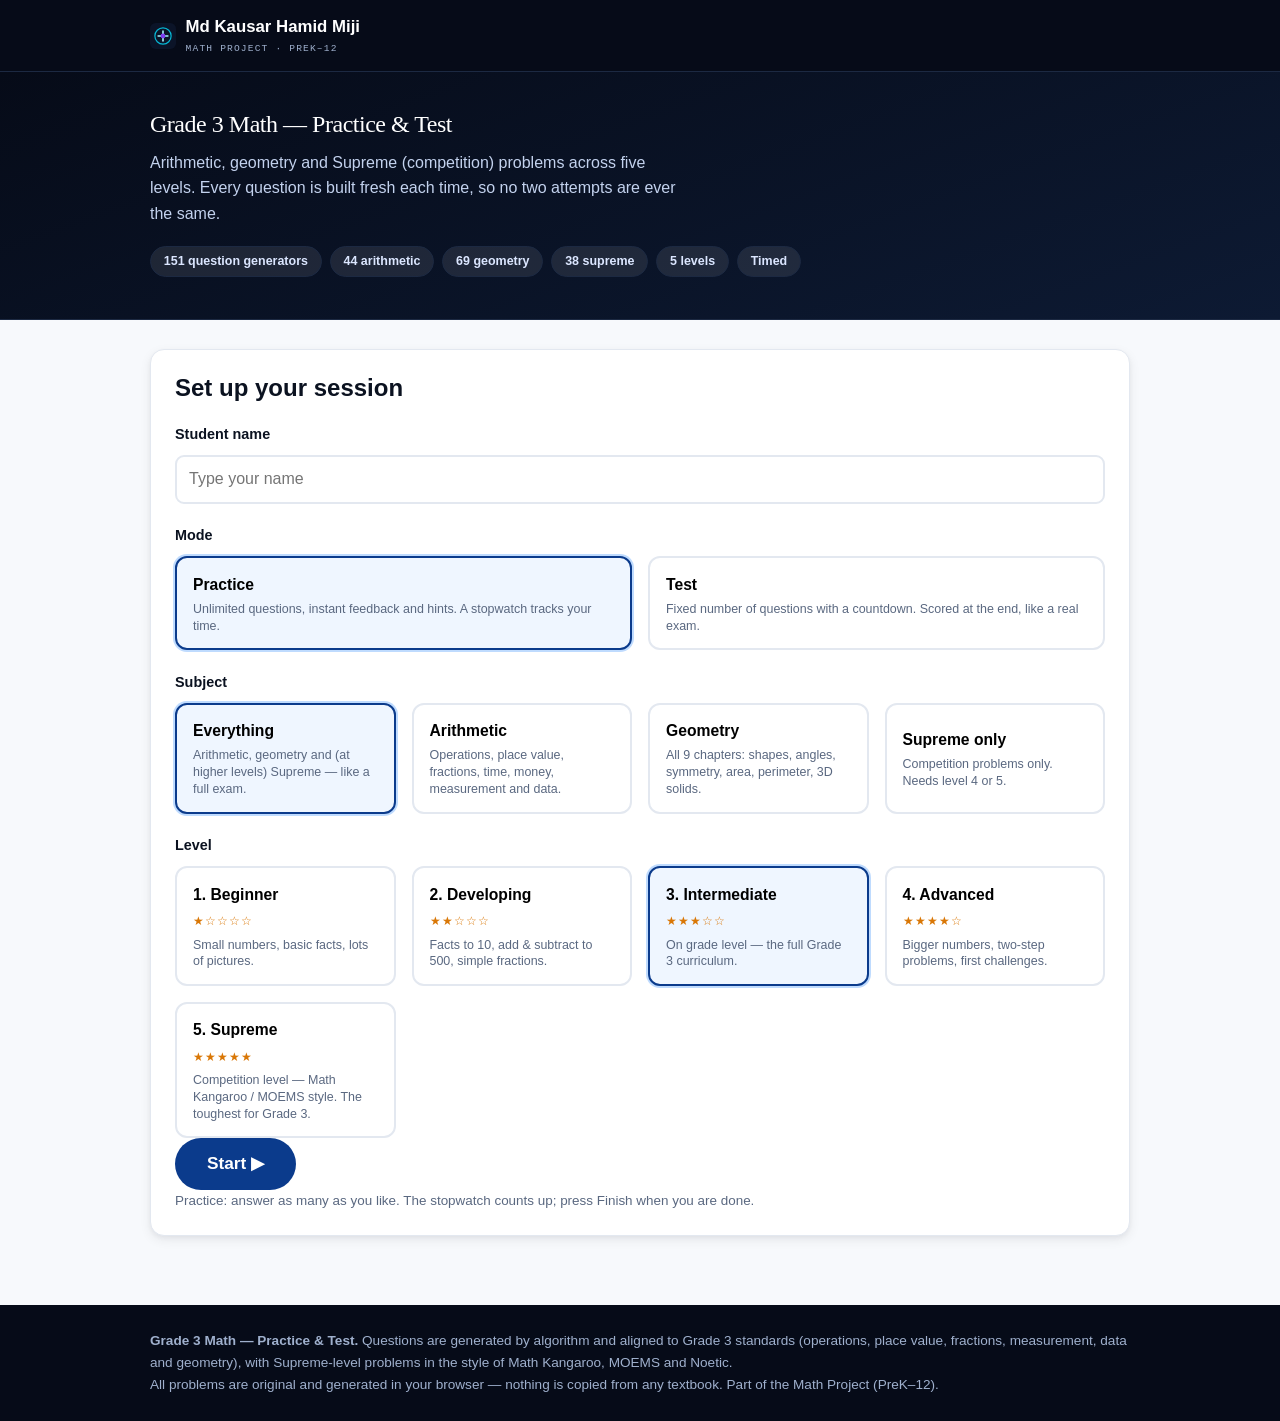
==== commit 27a39c48: "Reduce site to the single Grade 3 Math app; rename top level to Supreme; security hardening - Repo n" ====
--- a/index.html
+++ b/index.html
@@ -3,309 +3,1522 @@
 <head>
 <meta charset="utf-8">
 <meta name="viewport" content="width=device-width, initial-scale=1">
-<title>Md Kausar Hamid Miji — Nanophotonics &amp; Plasmonics</title>
-<meta name="description" content="Md Kausar Hamid Miji — PhD researcher in Nano Science and Nanoengineering at South Dakota Mines. Nanophotonics and plasmonics: FDTD modelling with Meep and Tidy3D, computational electromagnetics, and machine learning for photonic design.">
-<meta name="author" content="Md Kausar Hamid Miji">
+<title>Grade 3 Math — Practice &amp; Test | Arithmetic · Geometry · Supreme</title>
+<meta name="description" content="Free Grade 3 math practice and timed tests. Arithmetic, geometry and Supreme (competition-level) problems across five difficulty levels. Every question is generated fresh, so no two attempts are alike.">
+<meta name="robots" content="index,follow">
 <link rel="canonical" href="https://mijicuet.github.io/">
-
 <meta property="og:type" content="website">
-<meta property="og:site_name" content="Md Kausar Hamid Miji">
-<meta property="og:title" content="Md Kausar Hamid Miji — Nanophotonics &amp; Plasmonics">
-<meta property="og:description" content="PhD researcher in Nano Science and Nanoengineering. Nanophotonics and plasmonics: FDTD modelling with Meep and Tidy3D, and machine learning for photonic design.">
+<meta property="og:title" content="Grade 3 Math — Practice &amp; Test">
+<meta property="og:description" content="Arithmetic, geometry and Supreme competition practice for Grade 3 — five levels, timed tests, unlimited fresh questions.">
 <meta property="og:url" content="https://mijicuet.github.io/">
-<meta property="og:image" content="https://mijicuet.github.io/assets/img/og-card.png">
-<meta name="twitter:card" content="summary_large_image">
-<meta name="twitter:title" content="Md Kausar Hamid Miji — Nanophotonics &amp; Plasmonics">
-<meta name="twitter:description" content="PhD researcher in Nano Science and Nanoengineering — nanophotonics, plasmonics, FDTD with Meep and Tidy3D.">
-<meta name="twitter:image" content="https://mijicuet.github.io/assets/img/og-card.png">
 <meta name="theme-color" content="#060b18">
-
-<link rel="icon" href="assets/img/favicon.svg" type="image/svg+xml">
-<link rel="apple-touch-icon" href="assets/img/favicon-180.png">
-<link rel="manifest" href="site.webmanifest">
-
-<link rel="preconnect" href="https://fonts.googleapis.com">
-<link rel="preconnect" href="https://fonts.gstatic.com" crossorigin>
-<link href="https://fonts.googleapis.com/css2?family=Inter:wght@400;500;600;700&family=Newsreader:opsz,wght@6..72,400;6..72,500;6..72,600&family=JetBrains+Mono:wght@400;500;600&display=swap" rel="stylesheet">
-<link rel="stylesheet" href="assets/css/main.css">
-
-<script type="application/ld+json">
-{
-  "@context": "https://schema.org",
-  "@type": "Person",
-  "name": "Md Kausar Hamid Miji",
-  "url": "https://mijicuet.github.io/",
-  "image": "https://mijicuet.github.io/assets/img/portrait.jpg",
-  "email": "mailto:md.miji@mines.sdsmt.edu",
-  "jobTitle": "PhD Researcher — Nano Science and Nanoengineering",
-  "knowsAbout": ["Nanophotonics","Plasmonics","Nanoscience","Nanoengineering","Computational Electromagnetics","FDTD","Meep","Tidy3D","Metasurfaces","Machine Learning","Optical Fiber Networks"],
-  "alumniOf": [
-    {"@type":"CollegeOrUniversity","name":"South Dakota School of Mines & Technology"},
-    {"@type":"CollegeOrUniversity","name":"Chittagong University of Engineering & Technology"}
-  ],
-  "affiliation": {"@type":"CollegeOrUniversity","name":"South Dakota School of Mines & Technology"}
-}
-</script>
+<meta http-equiv="Content-Security-Policy" content="default-src 'none'; script-src 'sha256-OW7jFKIUJRuX6MgISve54ZQt1v1e5Ikg4lYRWH3rY08='; style-src 'sha256-RP4Us+yk7o0eue+DdXt78uougXo5ym3Jt6J9i5QckzY='; img-src data:; base-uri 'none'; form-action 'none'; frame-ancestors 'none'; object-src 'none'; connect-src 'none'">
+<meta name="referrer" content="no-referrer">
+<meta http-equiv="X-Content-Type-Options" content="nosniff">
+<meta name="format-detection" content="telephone=no">
+
+<link rel="icon" href="[data-uri]" type="image/svg+xml">
+<style>
+:root{
+  --paper:#fff; --surface:#f7f9fc; --surface-2:#eef2f8;
+  --ink:#0b1220; --ink-soft:#223049; --muted:#5a6880; --rule:#e3e8f0;
+  --brand:#0b3b8c; --brand-ink:#072a66; --cyan:#06b6d4; --violet:#7c3aed; --amber:#d97706;
+  --green:#16a34a; --red:#dc2626;
+  --night:#060b18; --night-2:#0b1428; --night-rule:#1c2942; --night-muted:#9fb0cd;
+  --font-sans:"Inter",-apple-system,BlinkMacSystemFont,"Segoe UI",Roboto,Helvetica,Arial,sans-serif;
+  --font-display:"Newsreader","Iowan Old Style",Georgia,serif;
+  --font-mono:"JetBrains Mono",ui-monospace,SFMono-Regular,Menlo,Consolas,monospace;
+  --radius:14px; --radius-sm:9px;
+  --shadow:0 4px 12px rgba(11,18,32,.07),0 2px 4px rgba(11,18,32,.04);
+  --shadow-lg:0 18px 45px rgba(11,18,32,.12);
+  --ease:cubic-bezier(.22,.61,.36,1);
+}
+*,*::before,*::after{box-sizing:border-box} *{margin:0}
+html{-webkit-text-size-adjust:100%}
+body{font-family:var(--font-sans);background:var(--surface);color:var(--ink);line-height:1.6;
+     -webkit-font-smoothing:antialiased}
+img,svg{display:block;max-width:100%}
+.wrap{width:min(100% - 2rem,980px);margin-inline:auto}
+@media(max-width:600px){.wrap{width:min(100% - 1.25rem,980px)}}
+h1,h2,h3{line-height:1.18;font-weight:650;text-wrap:balance}
+:focus-visible{outline:3px solid var(--cyan);outline-offset:3px;border-radius:4px}
+.skip-link{position:absolute;left:-9999px;background:var(--ink);color:#fff;padding:.7rem 1.1rem;z-index:99}
+.skip-link:focus{left:0}
+
+/* header */
+.topbar{background:var(--night);color:#fff;padding:.9rem 0;position:sticky;top:0;z-index:50;
+        border-bottom:1px solid var(--night-rule)}
+.topbar .wrap{display:flex;align-items:center;justify-content:space-between;gap:1rem;flex-wrap:wrap}
+.logo{display:flex;align-items:center;gap:.6rem;font-weight:700;font-size:1.05rem;color:#fff;text-decoration:none}
+.logo span small{display:block;font-family:var(--font-mono);font-size:.6rem;letter-spacing:.12em;
+                 text-transform:uppercase;color:var(--night-muted);font-weight:500}
+.topbar a.home{color:#8ee6f6;text-decoration:none;font-size:.88rem}
+.topbar a.home:hover{text-decoration:underline}
+
+/* hero */
+.hero{background:linear-gradient(160deg,#060b18,#0d1a33);color:#fff;padding:2.4rem 0 2.6rem;
+      border-bottom:1px solid var(--night-rule)}
+.hero h1{font-family:var(--font-display);font-size:clamp(1.9rem,1.4rem+2.2vw,2.9rem);font-weight:500;
+         letter-spacing:-.02em}
+.hero p{color:#c3d2ee;margin-top:.7rem;max-width:60ch}
+.pillrow{display:flex;flex-wrap:wrap;gap:.5rem;margin-top:1.2rem}
+.pill{background:rgba(255,255,255,.09);border:1px solid var(--night-rule);border-radius:99px;
+      padding:.3rem .8rem;font-size:.78rem;font-weight:600;color:#dbe6ff}
+
+/* cards / layout */
+.card{background:var(--paper);border:1px solid var(--rule);border-radius:var(--radius);padding:1.5rem;
+      box-shadow:var(--shadow)}
+.section{padding:1.8rem 0}
+.grid{display:grid;gap:1rem}
+.opt-grid{grid-template-columns:repeat(auto-fit,minmax(190px,1fr))}
+label.lbl{display:block;font-weight:650;font-size:.9rem;margin:1.3rem 0 .55rem}
+.help{font-size:.84rem;color:var(--muted)}
+
+/* selectable option tiles */
+.tile{border:2px solid var(--rule);border-radius:12px;padding:.85rem 1rem;cursor:pointer;background:#fff;
+      text-align:left;transition:all .25s var(--ease);font:inherit;width:100%}
+.tile:hover{border-color:#93c5fd}
+.tile[aria-pressed="true"]{border-color:var(--brand);background:#eff6ff;box-shadow:0 0 0 2px #bfdbfe}
+.tile b{display:block;font-size:.98rem}
+.tile .stars{font-size:.78rem;color:var(--amber);letter-spacing:1px}
+.tile small{display:block;color:var(--muted);font-size:.78rem;line-height:1.35;margin-top:.25rem}
+.tile.oly[aria-pressed="true"]{border-color:var(--violet);background:#f5f0ff;box-shadow:0 0 0 2px #ddd0fe}
+
+select,input[type=number],input[type=text]{font:inherit;font-size:1rem;padding:.6rem .75rem;
+  border:2px solid var(--rule);border-radius:var(--radius-sm);background:#fff;color:var(--ink);width:100%}
+select:focus,input:focus{outline:none;border-color:var(--brand)}
+
+.btn{border:0;border-radius:99px;padding:.8rem 1.6rem;font-size:1rem;font-weight:650;cursor:pointer;
+     background:var(--brand);color:#fff;transition:all .25s var(--ease);display:inline-flex;
+     align-items:center;gap:.5rem;text-decoration:none}
+.btn:hover{background:var(--brand-ink)}
+.btn:disabled{opacity:.45;cursor:not-allowed}
+.btn.sec{background:var(--surface-2);color:var(--ink)}
+.btn.sec:hover{background:#dbe3ee}
+.btn.big{font-size:1.08rem;padding:.95rem 2rem}
+.btnrow{display:flex;gap:.7rem;flex-wrap:wrap}
+
+/* runner */
+.runbar{display:flex;align-items:center;justify-content:space-between;gap:1rem;flex-wrap:wrap;
+        margin-bottom:.9rem}
+.meta{font-size:.9rem;color:var(--muted)}
+.meta b{color:var(--ink)}
+.timer{font-family:var(--font-mono);font-size:1.35rem;font-weight:700;background:#fff;
+       border:2px solid var(--rule);border-radius:10px;padding:.35rem .8rem;font-variant-numeric:tabular-nums}
+.timer.warn{color:var(--red);border-color:var(--red)}
+.bar{height:9px;background:var(--surface-2);border-radius:99px;overflow:hidden;margin-bottom:1rem}
+.bar>div{height:100%;background:var(--green);width:0;transition:width .3s var(--ease)}
+.palette{display:flex;flex-wrap:wrap;gap:.42rem;margin-bottom:1.1rem}
+.dot{width:33px;height:33px;border-radius:8px;border:2px solid var(--rule);background:#fff;
+     font-weight:700;font-size:.85rem;cursor:pointer;transition:all .2s var(--ease)}
+.dot.done{background:#dcfce7;border-color:#86efac}
+.dot.cur{border-color:var(--brand);box-shadow:0 0 0 2px #bfdbfe}
+
+.tag{display:inline-block;font-size:.7rem;font-weight:700;letter-spacing:.05em;text-transform:uppercase;
+     color:var(--brand);background:#eff6ff;border-radius:99px;padding:.24rem .7rem}
+.tag.oly{color:#6d28d9;background:#f3e8ff}
+.qtext{font-size:clamp(1.1rem,1rem+.5vw,1.35rem);margin:.7rem 0 1rem;line-height:1.5}
+.figwrap{text-align:center;margin:.6rem 0 1.1rem}
+.choices{display:grid;gap:.6rem}
+.choice{display:flex;align-items:center;gap:.8rem;border:2px solid var(--rule);border-radius:11px;
+        padding:.75rem .9rem;font-size:1.08rem;cursor:pointer;background:#fff;text-align:left;
+        font:inherit;width:100%;transition:all .2s var(--ease)}
+.choice:hover{border-color:#93c5fd}
+.choice[aria-pressed="true"]{border-color:var(--brand);background:#eff6ff}
+.choice.ok{border-color:var(--green);background:#dcfce7}
+.choice.no{border-color:var(--red);background:#fee2e2}
+.choice .k{width:27px;height:27px;flex:0 0 auto;border-radius:7px;background:var(--surface-2);
+           display:flex;align-items:center;justify-content:center;font-weight:800;font-size:.85rem}
+.choice[aria-pressed="true"] .k{background:var(--brand);color:#fff}
+.fb{margin-top:.9rem;padding:.8rem 1rem;border-radius:10px;font-weight:600}
+.fb.ok{background:#dcfce7;color:#166534}
+.fb.no{background:#fee2e2;color:#991b1b}
+.hintbox{margin-top:.7rem;padding:.75rem 1rem;background:#fffbeb;border-left:4px solid var(--amber);
+         border-radius:8px;font-size:.92rem;color:#78350f}
+
+/* results */
+.score{font-family:var(--font-display);font-size:3.2rem;font-weight:600;line-height:1}
+.badge{display:inline-block;border-radius:99px;padding:.3rem .9rem;font-weight:700;font-size:.85rem}
+.badge.ok{background:#dcfce7;color:#166534} .badge.no{background:#fee2e2;color:#991b1b}
+.rev{border:1px solid var(--rule);border-left-width:6px;border-radius:10px;padding:1rem;margin:.7rem 0}
+.rev.y{border-left-color:var(--green)} .rev.n{border-left-color:var(--red)}
+table.bd{width:100%;border-collapse:collapse;font-size:.9rem;margin-top:.6rem}
+table.bd th,table.bd td{text-align:left;padding:.45rem .6rem;border-bottom:1px solid var(--rule)}
+table.bd th{font-size:.75rem;text-transform:uppercase;letter-spacing:.05em;color:var(--muted)}
+
+footer.ft{background:var(--night);color:var(--night-muted);padding:1.6rem 0;margin-top:2.5rem;
+          font-size:.85rem}
+footer.ft a{color:#b9c9e8}
+.hide{display:none !important}
+@media print{.topbar,.hero,.btnrow,footer.ft{display:none}}
+</style>
 </head>
 <body>
-<a class="skip-link" href="#main">Skip to main content</a>
-
-<header class="site-header">
-  <div class="wrap nav">
-    <a class="brand" href="index.html">
-      <img class="brand-mark" src="assets/img/favicon.svg" alt="" width="30" height="30">
-      <span>Md Kausar Hamid Miji<small>Nanophotonics · Plasmonics</small></span>
-    </a>
-    <nav aria-label="Primary">
-      <ul class="nav-list" id="primary-nav">
-        <li><a href="index.html" aria-current="page">Home</a></li>
-        <li><a href="research.html">Research</a></li>
-        <li><a href="simulations.html">Simulations</a></li>
-        <li><a href="publications.html">Publications</a></li>
-        <li><a href="projects.html">Projects</a></li>
-        <li><a href="Work_Experience.html">Experience</a></li>
-        <li><a href="about.html">About</a></li>
-        <li><a href="contact.html">Contact</a></li>
-      </ul>
-    </nav>
-    <div class="nav-actions">
-      <button class="icon-btn theme-toggle" type="button" aria-label="Switch to dark theme">
-        <svg class="sun" viewBox="0 0 24 24" fill="none" stroke="currentColor" stroke-width="2" aria-hidden="true"><circle cx="12" cy="12" r="4"/><path d="M12 2v2M12 20v2M4.9 4.9l1.4 1.4M17.7 17.7l1.4 1.4M2 12h2M20 12h2M4.9 19.1l1.4-1.4M17.7 6.3l1.4-1.4"/></svg>
-        <svg class="moon" viewBox="0 0 24 24" fill="none" stroke="currentColor" stroke-width="2" aria-hidden="true"><path d="M21 12.8A9 9 0 1 1 11.2 3a7 7 0 0 0 9.8 9.8z"/></svg>
-      </button>
-      <button class="icon-btn nav-toggle" type="button" aria-expanded="false" aria-controls="primary-nav" aria-label="Open menu">
-        <svg viewBox="0 0 24 24" fill="none" stroke="currentColor" stroke-width="2" aria-hidden="true"><path d="M3 6h18M3 12h18M3 18h18"/></svg>
-      </button>
+<a class="skip-link" href="#app">Skip to the app</a>
+
+<header class="topbar">
+  <div class="wrap">
+    <span class="logo">
+      <img src="[data-uri]" alt="" width="26" height="26">
+      <span>Md Kausar Hamid Miji<small>Math Project · PreK–12</small></span>
+    </span>
+  </div>
+</header>
+
+<section class="hero">
+  <div class="wrap">
+    <h1>Grade 3 Math — Practice &amp; Test</h1>
+    <p>Arithmetic, geometry and Supreme (competition) problems across five levels. Every question is
+       built fresh each time, so no two attempts are ever the same.</p>
+    <div class="pillrow" id="statPills"></div>
+  </div>
+</section>
+
+<main id="app">
+
+<!-- ================= SETUP ================= -->
+<section class="section" id="setup">
+  <div class="wrap">
+    <div class="card">
+      <h2 style="font-family:var(--font-display);font-weight:500;font-size:1.6rem">Set up your session</h2>
+
+      <label class="lbl" for="who">Student name</label>
+      <input type="text" id="who" placeholder="Type your name" autocomplete="off">
+
+      <label class="lbl">Mode</label>
+      <div class="grid opt-grid" id="modeGrid"></div>
+
+      <label class="lbl">Subject</label>
+      <div class="grid opt-grid" id="subjGrid"></div>
+
+      <label class="lbl">Level</label>
+      <div class="grid opt-grid" id="lvlGrid"></div>
+      <p class="help" id="lvlNote" style="margin-top:.6rem"></p>
+
+      <div class="grid opt-grid" id="testOpts" style="margin-top:1.4rem">
+        <div><label class="lbl" style="margin:0 0 .45rem" for="qcount">Questions</label>
+          <select id="qcount"><option>10</option><option selected>20</option><option>25</option><option>30</option></select></div>
+        <div><label class="lbl" style="margin:0 0 .45rem" for="tmin">Time limit</label>
+          <select id="tmin"><option value="10">10 minutes</option><option value="20">20 minutes</option>
+            <option value="30" selected>30 minutes</option><option value="45">45 minutes</option></select></div>
+      </div>
+
+      <div class="btnrow" style="margin-top:1.7rem">
+        <button class="btn big" id="startBtn" type="button">Start ▶</button>
+      </div>
+      <p class="help" id="setupHelp" style="margin-top:.9rem"></p>
     </div>
   </div>
-</header>
-
-<main id="main">
-
-  <section class="hero">
-    <canvas class="hero-canvas" aria-hidden="true"></canvas>
-    <div class="wrap hero-inner">
-      <div>
-        <p class="eyebrow">PhD Researcher · Nano Science &amp; Nanoengineering</p>
-        <h1 class="display">Engineering light<br>below the diffraction limit.</h1>
-        <p class="lead">
-          I am a doctoral researcher in Nano Science and Nanoengineering at South Dakota Mines,
-          studying how metallic nanostructures confine and shape optical fields — plasmonic
-          resonances, near-field hot-spots, and metasurfaces — using full-wave FDTD
-          simulation with <strong style="color:#fff">Meep</strong> and
-          <strong style="color:#fff">Tidy3D</strong>.
-        </p>
-        <div class="btn-row" style="margin-top:2rem">
-          <a class="btn btn-primary" href="research.html">Explore my research
-            <svg viewBox="0 0 24 24" fill="none" stroke="currentColor" stroke-width="2" aria-hidden="true"><path d="M5 12h14M13 6l6 6-6 6"/></svg></a>
-          <a class="btn btn-on-dark" href="simulations.html">Simulation gallery</a>
-        </div>
-        <div class="hero-stats">
-          <div class="stat"><b>8+</b><span>YEARS ENGINEERING PRACTICE</span></div>
-          <div class="stat"><b>PhD</b><span>NANO SCIENCE &amp; NANOENGINEERING</span></div>
-          <div class="stat"><b>Top 5%</b><span>IVANHOE FELLOWSHIP</span></div>
-        </div>
+</section>
+
+<!-- ================= RUNNER ================= -->
+<section class="section hide" id="runner">
+  <div class="wrap">
+    <div class="card">
+      <div class="runbar">
+        <div class="meta"><b id="rWho"></b> · <span id="rMeta"></span></div>
+        <div class="timer" id="clock">00:00</div>
       </div>
-      <div class="hero-portrait">
-        <img src="assets/img/portrait.jpg" alt="Portrait of Md Kausar Hamid Miji" width="360" height="360" fetchpriority="high" decoding="async">
-      </div>
-    </div>
-  </section>
-
-  <section class="section">
-    <div class="wrap">
-      <div class="section-head measure">
-        <p class="eyebrow">Research focus</p>
-        <h2 class="h1">Where I work</h2>
-        <p class="lead" style="margin-top:1rem">
-          Light interacting with metal at the nanoscale produces field confinement far below
-          the wavelength. That regime is where sensing, energy harvesting, and on-chip optics
-          become possible — and where careful numerical modelling matters most.
-        </p>
-      </div>
-      <div class="grid grid-3">
-        <article class="card card-hover reveal feature">
-          <span class="num">01</span><h3 class="card-title">Plasmonic Nanostructures</h3>
-          <p class="small muted">Localised surface plasmon resonance in metallic nanoparticles,
-             dimers, and coupled arrays. Geometry-driven control of hot-spot intensity and spectral position.</p>
-          <div class="chip-row" style="margin-top:1rem"><span class="chip chip-cyan">LSPR</span><span class="chip chip-violet">Near-field</span></div>
-        </article>
-        <article class="card card-hover reveal feature">
-          <span class="num">02</span><h3 class="card-title">Metasurfaces &amp; Nanoantennas</h3>
-          <p class="small muted">Sub-wavelength resonator arrays that shape phase, polarisation and
-             amplitude — including Fano-type responses and high-Q modes for filtering and beam control.</p>
-          <div class="chip-row" style="margin-top:1rem"><span class="chip chip-cyan">Metasurface</span><span class="chip chip-amber">Fano</span></div>
-        </article>
-        <article class="card card-hover reveal feature">
-          <span class="num">03</span><h3 class="card-title">Computational Electromagnetics</h3>
-          <p class="small muted">Finite-difference time-domain modelling: convergence and resolution
-             studies, PML behaviour, dispersive material fitting, and GPU-accelerated parameter sweeps.</p>
-          <div class="chip-row" style="margin-top:1rem"><span class="chip chip-brand">FDTD</span><span class="chip">Convergence</span></div>
-        </article>
-        <article class="card card-hover reveal feature">
-          <span class="num">04</span><h3 class="card-title">Waveguiding &amp; Integration</h3>
-          <p class="small muted">Hybrid plasmonic and dielectric waveguides — mode confinement against
-             propagation loss, and coupling into integrated photonic circuits.</p>
-          <div class="chip-row" style="margin-top:1rem"><span class="chip chip-cyan">Waveguides</span><span class="chip">Mode solving</span></div>
-        </article>
-        <article class="card card-hover reveal feature">
-          <span class="num">05</span><h3 class="card-title">ML for Photonic Design</h3>
-          <p class="small muted">Surrogate models and inverse design that shortcut expensive full-wave
-             sweeps — connecting my machine-learning background directly to nanophotonics.</p>
-          <div class="chip-row" style="margin-top:1rem"><span class="chip chip-violet">Surrogates</span><span class="chip chip-amber">Inverse design</span></div>
-        </article>
-        <article class="card card-hover reveal feature">
-          <span class="num">06</span><h3 class="card-title">Sensing Applications</h3>
-          <p class="small muted">Refractive-index and SERS-oriented sensing, where field enhancement
-             in a nanogap sets the detection limit.</p>
-          <div class="chip-row" style="margin-top:1rem"><span class="chip chip-cyan">Biosensing</span><span class="chip">SERS</span></div>
-        </article>
-      </div>
-    </div>
-  </section>
-
-  <section class="band-dark section">
-    <div class="wrap content">
-      <div class="split-even items-center">
-        <div>
-          <p class="eyebrow">Toolchain</p>
-          <h2 class="h1">Solvers I build with</h2>
-          <p class="lead" style="margin-top:1rem">
-            I work primarily in the time domain, cross-checking geometry and material models
-            between an open-source solver and a commercial cloud solver so results are not an
-            artefact of one implementation.
-          </p>
-          <div class="btn-row" style="margin-top:1.75rem">
-            <a class="btn btn-on-dark" href="simulations.html">See the studies</a>
-          </div>
-        </div>
-        <div class="grid grid-2">
-          <div class="card"><h3 class="card-title">Meep <span class="chip chip-cyan" style="vertical-align:middle">MIT</span></h3>
-            <p class="small">Open-source FDTD. Full scripting control in Python for custom geometries,
-               dispersive media, symmetry exploitation, and reproducible batch runs on HPC.</p>
-            <div class="chip-row" style="margin-top:.9rem"><span class="tool-badge">Python</span><span class="tool-badge">MPI</span><span class="tool-badge">Open source</span></div></div>
-          <div class="card"><h3 class="card-title">Tidy3D <span class="chip chip-violet" style="vertical-align:middle">Flexcompute</span></h3>
-            <p class="small">GPU-accelerated cloud FDTD. Large 3-D volumes and broad parameter sweeps
-               resolved in minutes rather than days — practical for design-space exploration.</p>
-            <div class="chip-row" style="margin-top:.9rem"><span class="tool-badge">GPU cloud</span><span class="tool-badge">Python API</span><span class="tool-badge">3-D sweeps</span></div></div>
-          <div class="card"><h3 class="card-title">Scientific Python</h3>
-            <p class="small">NumPy, SciPy, Matplotlib and Pandas for post-processing, spectral analysis and figure generation.</p></div>
-          <div class="card"><h3 class="card-title">ML Frameworks</h3>
-            <p class="small">PyTorch, TensorFlow and Keras — applied to surrogate modelling and data-driven system identification.</p></div>
+      <div class="bar"><div id="prog"></div></div>
+      <div class="palette" id="palette"></div>
+      <div id="qbox"></div>
+      <div class="btnrow" style="margin-top:1.4rem;justify-content:space-between">
+        <button class="btn sec" id="prevBtn" type="button">◀ Previous</button>
+        <div class="btnrow">
+          <button class="btn sec" id="endBtn" type="button">Finish</button>
+          <button class="btn" id="nextBtn" type="button">Next ▶</button>
         </div>
       </div>
     </div>
-  </section>
-
-  <section class="section">
-    <div class="wrap">
-      <div class="section-head" style="display:flex;justify-content:space-between;align-items:end;gap:1rem;flex-wrap:wrap">
-        <div class="measure"><p class="eyebrow">Selected work</p><h2 class="h1">Simulation studies</h2></div>
-        <a class="btn btn-ghost" href="simulations.html">All studies</a>
-      </div>
-      <div class="grid grid-3">
-        <article class="card card-flush card-hover figure-card reveal">
-          <div class="fig"><img src="assets/figures/fig-nearfield-dimer.png" alt="Near-field map showing a hot-spot in the gap of a plasmonic nanoparticle dimer" loading="lazy" width="709" height="425"></div>
-          <div class="card-body"><h3 class="card-title">Nanoparticle dimer hot-spots</h3>
-            <p class="small muted">Field enhancement in the gap as a function of separation and particle diameter.</p>
-            <div class="chip-row" style="margin-top:.85rem"><span class="chip chip-brand">Meep</span><span class="chip">FDTD</span></div></div>
-        </article>
-        <article class="card card-flush card-hover figure-card reveal">
-          <div class="fig"><img src="assets/figures/fig-lspr-spectra.png" alt="Extinction, scattering and absorption spectra of a gold nanostructure" loading="lazy" width="709" height="425"></div>
-          <div class="card-body"><h3 class="card-title">LSPR spectral response</h3>
-            <p class="small muted">Separating scattering from absorption to locate the resonance and its linewidth.</p>
-            <div class="chip-row" style="margin-top:.85rem"><span class="chip chip-violet">Tidy3D</span><span class="chip">Spectra</span></div></div>
-        </article>
-        <article class="card card-flush card-hover figure-card reveal">
-          <div class="fig"><img src="assets/figures/fig-metasurface-spectra.png" alt="Transmission and reflection spectra of a metasurface showing Fano resonances" loading="lazy" width="709" height="425"></div>
-          <div class="card-body"><h3 class="card-title">Metasurface transmission</h3>
-            <p class="small muted">Sharp Fano features from coupled bright and dark resonator modes.</p>
-            <div class="chip-row" style="margin-top:.85rem"><span class="chip chip-violet">Tidy3D</span><span class="chip chip-amber">Fano</span></div></div>
-        </article>
-      </div>
-    </div>
-  </section>
-
-  <section class="section-sm" style="background:var(--surface);border-block:1px solid var(--rule)">
-    <div class="wrap">
-      <div class="grid grid-3">
-        <div class="reveal">
-          <p class="eyebrow">Education</p>
-          <p class="small"><strong>Ph.D. Nano Science &amp; Nanoengineering</strong> — South Dakota Mines <span class="muted">(2026–present)</span></p>
-          <p class="small"><strong>M.S. Electrical Engineering</strong> — South Dakota Mines</p>
-          <p class="small"><strong>M.S. Computer Science &amp; Engineering</strong> — South Dakota Mines, 2024</p>
-          <p class="small"><strong>B.Sc. Electrical &amp; Electronic Engineering</strong> — CUET, 2013</p>
-        </div>
-        <div class="reveal">
-          <p class="eyebrow">Applied optics practice</p>
-          <p class="small muted">Eight years designing and operating optical networks — fibre backbone
-             architecture, PON/FTTH topology, ODN design and pathway analysis. Hands-on intuition for
-             how light actually behaves in deployed systems.</p>
-        </div>
-        <div class="reveal">
-          <p class="eyebrow">Recognition</p>
-          <p class="small"><strong>Ivanhoe Fellowship</strong> — top 5% of graduate students</p>
-          <p class="small"><strong>President's Leadership Academy</strong> — year-long programme</p>
-          <p class="small"><a href="leadership.html">Leadership &amp; awards →</a></p>
-        </div>
-      </div>
-    </div>
-  </section>
-
-  <section class="band-dark section-sm">
-    <div class="wrap content center measure">
-      <h2 class="h1">Open to collaboration</h2>
-      <p class="lead" style="margin-top:.9rem">
-        My doctoral research is under way at South Dakota Mines, and I welcome collaboration on
-        nanophotonic and plasmonic modelling problems. I am happy to share simulation scripts,
-        convergence data, or discuss a group's current work.
-      </p>
-      <div class="btn-row" style="justify-content:center;margin-top:1.75rem">
-        <a class="btn btn-primary" href="contact.html">Get in touch</a>
-        <a class="btn btn-on-dark" href="publications.html">Publications &amp; talks</a>
-      </div>
-    </div>
-  </section>
+  </div>
+</section>
+
+<!-- ================= RESULTS ================= -->
+<section class="section hide" id="results"><div class="wrap"><div class="card" id="resultCard"></div></div></section>
 
 </main>
 
-<footer class="site-footer">
+<footer class="ft">
   <div class="wrap">
-    <div class="footer-grid">
-      <div>
-        <h4>Md Kausar Hamid Miji</h4>
-        <p class="small" style="color:#8fa2c4;max-width:34ch">
-          PhD researcher in nanophotonics and plasmonics — FDTD modelling with Meep and Tidy3D.
-        </p>
-        <div class="social-row" style="margin-top:1rem">
-          <a href="https://github.com/mijiCUET" aria-label="GitHub" rel="me noopener">
-            <svg viewBox="0 0 24 24" aria-hidden="true"><path d="M12 .3a12 12 0 0 0-3.8 23.4c.6.1.8-.3.8-.6v-2.2c-3.3.7-4-1.6-4-1.6-.6-1.4-1.4-1.8-1.4-1.8-1.1-.7.1-.7.1-.7 1.2.1 1.8 1.2 1.8 1.2 1.1 1.8 2.8 1.3 3.5 1 .1-.8.4-1.3.8-1.6-2.7-.3-5.5-1.3-5.5-5.9 0-1.3.5-2.4 1.2-3.2-.1-.3-.5-1.5.1-3.2 0 0 1-.3 3.3 1.2a11.5 11.5 0 0 1 6 0c2.3-1.5 3.3-1.2 3.3-1.2.6 1.7.2 2.9.1 3.2.8.8 1.2 1.9 1.2 3.2 0 4.6-2.8 5.6-5.5 5.9.4.4.8 1.1.8 2.2v3.3c0 .3.2.7.8.6A12 12 0 0 0 12 .3z"/></svg>
-          </a>
-          <a href="mailto:md.miji@mines.sdsmt.edu" aria-label="Email">
-            <svg viewBox="0 0 24 24" aria-hidden="true"><path d="M20 4H4a2 2 0 0 0-2 2v12a2 2 0 0 0 2 2h16a2 2 0 0 0 2-2V6a2 2 0 0 0-2-2zm0 4-8 5-8-5V6l8 5 8-5v2z"/></svg>
-          </a>
-        </div>
-      </div>
-      <div><h4>Research</h4><ul>
-        <li><a href="research.html">Research areas</a></li>
-        <li><a href="simulations.html">Simulation gallery</a></li>
-        <li><a href="publications.html">Publications</a></li></ul></div>
-      <div><h4>Background</h4><ul>
-        <li><a href="about.html">About</a></li>
-        <li><a href="Work_Experience.html">Experience</a></li>
-        <li><a href="projects.html">Projects</a></li>
-        <li><a href="leadership.html">Leadership</a></li></ul></div>
-      <div><h4>Contact</h4><ul>
-        <li><a href="mailto:md.miji@mines.sdsmt.edu">md.miji@mines.sdsmt.edu</a></li>
-        <li class="small" style="color:#8fa2c4">South Dakota School of Mines &amp; Technology<br>Rapid City, SD 57701</li></ul></div>
-    </div>
-    <div class="footer-bottom">
-      <span>© <span data-year>2025</span> Md Kausar Hamid Miji. All rights reserved.</span>
-      <span>Built with semantic HTML, modern CSS and no frameworks.</span>
-    </div>
+    <p><strong style="color:#fff">Grade 3 Math — Practice &amp; Test.</strong>
+       Questions are generated by algorithm and aligned to Grade 3 standards
+       (operations, place value, fractions, measurement, data and geometry),
+       with Supreme-level problems in the style of Math Kangaroo, MOEMS and Noetic.</p>
+    <p style="margin-top:.6rem">All problems are original and generated in your browser — nothing is
+       copied from any textbook. Part of the Math Project (PreK–12).</p>
   </div>
 </footer>
 
-<script src="assets/js/main.js" defer></script>
+<script>
+
+function rand(a,b){return Math.floor(Math.random()*(b-a+1))+a;}
+function pick(a){return a[Math.floor(Math.random()*a.length)];}
+function shuffle(a){a=a.slice();for(let i=a.length-1;i>0;i--){const j=Math.floor(Math.random()*(i+1));[a[i],a[j]]=[a[j],a[i]];}return a;}
+function opts4(correct,pool){const s=[correct];const p=shuffle(pool.filter(x=>String(x)!==String(correct)));
+  for(const v of p){if(s.length>=4)break;if(!s.map(String).includes(String(v)))s.push(v);}
+  let k=1;while(s.length<4){const v=(typeof correct==='number')?correct+k:String(correct)+k;if(!s.map(String).includes(String(v)))s.push(v);k++;}
+  return shuffle(s.map(String));}
+
+const LEVELS=[
+ {n:1,name:"Beginner",stars:"★☆☆☆☆",desc:"Small numbers, basic facts, lots of pictures."},
+ {n:2,name:"Developing",stars:"★★☆☆☆",desc:"Facts to 10, add & subtract to 500, simple fractions."},
+ {n:3,name:"Intermediate",stars:"★★★☆☆",desc:"On grade level — full Grade 3 range and word problems."},
+ {n:4,name:"Advanced",stars:"★★★★☆",desc:"Bigger numbers, two-step problems, missing numbers."},
+ {n:5,name:"Superior",stars:"★★★★★",desc:"Multi-step challenges and tougher reasoning."}
+];
+
+const NAMES=["Ava","Liam","Maya","Noah","Zoe","Ethan","Aria","Kai","Sofia","Leo","Nina","Omar","Ivy","Diego","Lily","Sam","Priya","Jack","Mia","Ben","Ella","Ravi","Grace","Theo"];
+const OBJ=[["apples","baskets"],["stickers","sheets"],["cookies","plates"],["pencils","boxes"],["marbles","bags"],["crayons","packs"],["books","shelves"],["flowers","vases"]];
+
+/* per-level number ranges */
+function P(L){return {
+  factMax:[5,10,10,12,12][L-1],          // multiplication/division facts
+  addMax:[100,500,999,2500,6000][L-1],    // add/subtract ceiling
+  addMin:[10,50,120,400,1200][L-1],
+  fracDen:[[2,4],[2,3,4],[2,3,4,6,8],[2,3,4,6,8],[3,4,6,8]][L-1],
+  rectMax:[5,7,9,12,15][L-1],
+  minuteSet:[[0,30],[0,15,30,45],[0,5,10,15,20,25,30,35,40,45,50,55],[0,5,10,15,20,25,30,35,40,45,50,55],[0,5,10,15,20,25,30,35,40,45,50,55]][L-1],
+  steps:[1,1,1,2,2][L-1]
+};}
+
+function svgFrame(inner,w,h){return '<svg viewBox="0 0 '+w+' '+h+'" width="'+w+'" xmlns="http://www.w3.org/2000/svg">'+inner+'</svg>';}
+function svgAreaGrid(w,h){const c=26;let r='';for(let y=0;y<h;y++)for(let x=0;x<w;x++)r+='<rect x="'+(x*c)+'" y="'+(y*c)+'" width="'+c+'" height="'+c+'" fill="#dbeafe" stroke="#1e40af" stroke-width="1.2"/>';return svgFrame(r,w*c+2,h*c+2);}
+function svgRectLabeled(w,h,unit){const sc=Math.min(28,230/Math.max(w,h)),W=w*sc,H=h*sc,ox=52,oy=20;
+  let r='<rect x="'+ox+'" y="'+oy+'" width="'+W+'" height="'+H+'" fill="#eef2ff" stroke="#4338ca" stroke-width="2"/>';
+  r+='<text x="'+(ox+W/2)+'" y="'+(oy-6)+'" font-size="15" text-anchor="middle">'+w+' '+unit+'</text>';
+  r+='<text x="'+(ox-8)+'" y="'+(oy+H/2+5)+'" font-size="15" text-anchor="end">'+h+' '+unit+'</text>';
+  return svgFrame(r,ox+W+20,oy+H+16);}
+function svgBar(cats){const c=44,gap=20,W=cats.length*(c+gap)+50,mx=Math.max(...cats.map(o=>o.v)),base=150,sc=(base-20)/mx;
+  let r='<line x1="40" y1="'+base+'" x2="'+(W-6)+'" y2="'+base+'" stroke="#334155" stroke-width="2"/>';
+  for(let g=0;g<=mx;g++){const y=base-g*sc;r+='<line x1="36" y1="'+y+'" x2="'+(W-6)+'" y2="'+y+'" stroke="#e2e8f0"/><text x="30" y="'+(y+4)+'" font-size="11" text-anchor="end">'+g+'</text>';}
+  cats.forEach((o,i)=>{const x=50+i*(c+gap),bh=o.v*sc;r+='<rect x="'+x+'" y="'+(base-bh)+'" width="'+c+'" height="'+bh+'" fill="'+o.color+'" stroke="#1e293b"/><text x="'+(x+c/2)+'" y="'+(base+16)+'" font-size="12" text-anchor="middle">'+o.label+'</text>';});
+  return svgFrame(r,W,180);}
+function svgPict(rows,each,icon){let y=18,r='';rows.forEach(o=>{r+='<text x="4" y="'+(y+4)+'" font-size="13" font-weight="600">'+o.label+'</text>';const n=o.v/each;for(let i=0;i<n;i++)r+='<text x="'+(96+i*26)+'" y="'+(y+6)+'" font-size="20" fill="#f59e0b">'+icon+'</text>';y+=30;});
+  r+='<text x="4" y="'+(y+6)+'" font-size="12" fill="#475569">Key: each '+icon+' = '+each+'</text>';return svgFrame(r,360,y+18);}
+function svgFracBar(parts,shaded){const c=Math.min(40,300/parts);let r='';for(let i=0;i<parts;i++)r+='<rect x="'+(i*c)+'" y="0" width="'+c+'" height="40" fill="'+(i<shaded?'#60a5fa':'#fff')+'" stroke="#1e3a8a" stroke-width="1.5"/>';return svgFrame(r,parts*c+2,42);}
+function svgNumberLine(den,pt){const ox=20,len=300,y=40;let r='<line x1="'+ox+'" y1="'+y+'" x2="'+(ox+len)+'" y2="'+y+'" stroke="#111" stroke-width="2"/>';
+  for(let i=0;i<=den;i++){const x=ox+len*i/den;r+='<line x1="'+x+'" y1="'+(y-7)+'" x2="'+x+'" y2="'+(y+7)+'" stroke="#111" stroke-width="2"/><text x="'+x+'" y="'+(y+22)+'" font-size="12" text-anchor="middle">'+(i===0?'0':(i===den?'1':''))+'</text>';}
+  const px=ox+len*pt/den;r+='<circle cx="'+px+'" cy="'+y+'" r="6" fill="#dc2626"/><text x="'+px+'" y="'+(y-12)+'" font-size="13" text-anchor="middle" fill="#dc2626" font-weight="700">A</text>';
+  return svgFrame(r,340,64);}
+function svgClock(h,m){const cx=70,cy=70,R=60;let r='<circle cx="'+cx+'" cy="'+cy+'" r="'+R+'" fill="#fff" stroke="#111" stroke-width="3"/>';
+  for(let i=1;i<=12;i++){const a=(i*30-90)*Math.PI/180;r+='<text x="'+(cx+Math.cos(a)*(R-14))+'" y="'+(cy+Math.sin(a)*(R-14)+5)+'" font-size="13" text-anchor="middle" font-weight="600">'+i+'</text>';}
+  const ma=(m*6-90)*Math.PI/180,ha=((h%12)*30+m*0.5-90)*Math.PI/180;
+  r+='<line x1="'+cx+'" y1="'+cy+'" x2="'+(cx+Math.cos(ha)*(R-28))+'" y2="'+(cy+Math.sin(ha)*(R-28))+'" stroke="#111" stroke-width="4"/>';
+  r+='<line x1="'+cx+'" y1="'+cy+'" x2="'+(cx+Math.cos(ma)*(R-12))+'" y2="'+(cy+Math.sin(ma)*(R-12))+'" stroke="#2563eb" stroke-width="3"/>';
+  r+='<circle cx="'+cx+'" cy="'+cy+'" r="3.5" fill="#111"/>';return svgFrame(r,140,140);}
+const SHAPES={triangle:"70,12 128,120 12,120",square:"20,20 120,20 120,120 20,120",rectangle:"14,34 134,34 134,110 14,110",
+  pentagon:"70,10 130,54 107,124 33,124 10,54",hexagon:"46,12 100,12 128,66 100,120 46,120 18,66",
+  rhombus:"70,12 128,66 70,120 12,66",trapezoid:"38,30 106,30 134,116 10,116"};
+function svgShape(n){return svgFrame('<polygon points="'+SHAPES[n]+'" fill="#fde68a" stroke="#b45309" stroke-width="3"/>',146,132);}
+function fmtTime(h,m){return h+':'+String(m).padStart(2,'0');}
+
+/* Each generator takes level L (1-5). minL = lowest level it may appear at. */
+const GEN=[
+{minL:1,f:L=>{const p=P(L),a=rand(2,p.factMax),b=rand(2,p.factMax),ans=a*b;
+  return L<=1?{domain:'Multiplication',type:'mc',prompt:'What is '+a+' × '+b+'?',choices:opts4(ans,[ans+a,ans-a,ans+b,a+b,ans+1]),answer:String(ans)}
+             :{domain:'Multiplication',type:'num',prompt:'What is '+a+' × '+b+'?',answer:String(ans)};}},
+{minL:1,f:L=>{const p=P(L),b=rand(2,p.factMax),q=rand(2,p.factMax),a=b*q;
+  return L<=1?{domain:'Division',type:'mc',prompt:'What is '+a+' ÷ '+b+'?',choices:opts4(q,[q+1,q-1,q+2,b]),answer:String(q)}
+             :{domain:'Division',type:'num',prompt:'What is '+a+' ÷ '+b+'?',answer:String(q)};}},
+{minL:2,f:L=>{const a=rand(3,9),m=pick(L>=4?[20,30,40,50,60,70,80,90]:[10,20,30]),ans=a*m;
+  return{domain:'Multiply by 10s',type:'num',prompt:'What is '+a+' × '+m+'?',answer:String(ans)};}},
+{minL:3,f:L=>{const p=P(L),a=rand(2,p.factMax),b=rand(3,p.factMax);
+  return{domain:'Missing factor',type:'num',prompt:a+' × ___ = '+(a*b)+'.  What number goes in the blank?',answer:String(b)};}},
+{minL:4,f:L=>{const p=P(L),b=rand(3,p.factMax),q=rand(3,p.factMax);
+  return{domain:'Unknown number',type:'num',prompt:'___ ÷ '+b+' = '+q+'.  What number goes in the blank?',answer:String(b*q)};}},
+{minL:1,f:L=>{const p=P(L),A=rand(p.addMin,p.addMax),B=rand(p.addMin,Math.max(p.addMin+1,p.addMax-A>0?p.addMax-A:p.addMin+50));
+  return{domain:'Addition',type:'num',prompt:'Add:  '+A+' + '+B+' = ?',answer:String(A+B)};}},
+{minL:1,f:L=>{const p=P(L),A=rand(Math.floor(p.addMax/3),p.addMax),B=rand(10,A-5);
+  return{domain:'Subtraction',type:'num',prompt:'Subtract:  '+A+' − '+B+' = ?',answer:String(A-B)};}},
+{minL:2,f:L=>{const n=rand(11,89)*10+rand(1,9),r=Math.round(n/10)*10;
+  return{domain:'Rounding',type:'mc',prompt:'Round '+n+' to the nearest ten.',choices:opts4(r,[r-10,r+10,r+20,r-20]),answer:String(r)};}},
+{minL:3,f:L=>{const n=rand(120,980),r=Math.round(n/100)*100;
+  return{domain:'Rounding',type:'mc',prompt:'Round '+n+' to the nearest hundred.',choices:opts4(r,[r-100,r+100,r+200,Math.round(n/10)*10]),answer:String(r)};}},
+{minL:2,f:L=>{const d3=rand(1,9),d2=rand(0,9),d1=rand(0,9),n=d3*100+d2*10+d1;
+  const s=pick([['hundreds',d3*100],['tens',d2*10],['ones',d1]]);
+  return{domain:'Place value',type:'mc',prompt:'In the number '+n+', what is the value of the digit in the '+s[0]+' place?',choices:opts4(s[1],[d3,d2,d1,d3*10,d2*100,s[1]+10]),answer:String(s[1])};}},
+{minL:1,f:L=>{const p=P(L),parts=pick(p.fracDen),sh=rand(1,parts-1);
+  return{domain:'Fractions',type:'mc',prompt:'What fraction of the bar is shaded blue?',fig:svgFracBar(parts,sh),
+    choices:opts4(sh+'/'+parts,[(parts-sh)+'/'+parts,sh+'/'+(parts+1),(sh+1)+'/'+parts,parts+'/'+sh]),answer:sh+'/'+parts};}},
+{minL:2,f:L=>{const p=P(L),den=pick(p.fracDen),pt=rand(1,den-1);
+  return{domain:'Fractions',type:'mc',prompt:'What fraction does point A show on the number line?',fig:svgNumberLine(den,pt),
+    choices:opts4(pt+'/'+den,[(pt+1)+'/'+den,pt+'/'+(den+1),(den-pt)+'/'+den,den+'/'+pt]),answer:pt+'/'+den};}},
+{minL:3,f:L=>{const pr=pick([['1/2','2/4'],['1/2','3/6'],['1/3','2/6'],['2/3','4/6'],['1/4','2/8'],['3/4','6/8'],['1/2','4/8']]);
+  return{domain:'Equivalent fractions',type:'mc',prompt:'Which fraction is equal to '+pr[0]+'?',
+    choices:opts4(pr[1],['1/3','3/5','5/8','2/5','3/8','1/6']),answer:pr[1]};}},
+{minL:3,f:L=>{const d=pick([3,4,6,8]);let a=rand(1,d-1),b=rand(1,d-1);if(b===a)b=a%(d-1)+1;
+  return{domain:'Compare fractions',type:'mc',prompt:'Which symbol makes this true?   '+a+'/'+d+'  ___  '+b+'/'+d,choices:shuffle(['>','<','=','×']),answer:a>b?'>':'<'};}},
+{minL:5,f:L=>{const d=pick([2,3,4]);const a=rand(1,d-1);const whole=rand(2,4);
+  return{domain:'Fractions',type:'mc',prompt:'Which fraction is greater than 1 whole?',choices:opts4((d+a)+'/'+d,[a+'/'+d,(d-1)+'/'+d,'1/'+d,a+'/'+(d+2)]),answer:(d+a)+'/'+d};}},
+{minL:1,f:L=>{const p=P(L),w=rand(2,Math.min(8,p.rectMax)),h=rand(2,Math.min(6,p.rectMax));
+  return{domain:'Area',type:'num',prompt:'Each small square is 1 square unit. What is the area of this rectangle?',fig:svgAreaGrid(w,h),answer:String(w*h)};}},
+{minL:2,f:L=>{const p=P(L),w=rand(3,p.rectMax),h=rand(2,p.rectMax),u=pick(['cm','m','ft']);
+  return{domain:'Perimeter',type:'num',prompt:'What is the perimeter of this rectangle (in '+u+')?',fig:svgRectLabeled(w,h,u),answer:String(2*(w+h))};}},
+{minL:2,f:L=>{const p=P(L),w=rand(3,p.rectMax),h=rand(2,p.rectMax),u=pick(['cm','m']);
+  return{domain:'Area',type:'num',prompt:'What is the area of this rectangle (in square '+u+')?',fig:svgRectLabeled(w,h,u),answer:String(w*h)};}},
+{minL:4,f:L=>{const w=rand(3,9),h=rand(2,8),A=w*h;
+  return{domain:'Area & perimeter',type:'num',prompt:'A rectangle has an area of '+A+' square cm. One side is '+w+' cm. What is the perimeter, in cm?',answer:String(2*(w+h))};}},
+{minL:1,f:L=>{const p=P(L),h=rand(1,12),m=pick(p.minuteSet);
+  return{domain:'Telling time',type:'mc',prompt:'What time does the clock show?',fig:svgClock(h,m),
+    choices:opts4(fmtTime(h,m),[fmtTime(h,(m+5)%60),fmtTime(h%12+1,m),fmtTime(h,(m+30)%60),fmtTime((h+11)%12||12,m)]),answer:fmtTime(h,m)};}},
+{minL:3,f:L=>{const sh=rand(1,7),sm=pick([0,5,10,15,20,25]),add=L>=4?pick([35,40,45,50,55,70,85]):pick([15,20,25,30,45]);
+  let em=sm+add,eh=sh;while(em>=60){em-=60;eh++;}
+  return{domain:'Elapsed time',type:'num',prompt:'A movie starts at '+fmtTime(sh,sm)+' and ends at '+fmtTime(eh,em)+'. How many minutes long is it?',answer:String(add)};}},
+{minL:1,f:L=>{const cats=[{label:'Red',v:rand(2,9),color:'#ef4444'},{label:'Blue',v:rand(2,9),color:'#3b82f6'},{label:'Green',v:rand(2,9),color:'#22c55e'},{label:'Gold',v:rand(2,9),color:'#f59e0b'}];
+  if(L>=4){const t=cats.reduce((s,o)=>s+o.v,0);return{domain:'Bar graph',type:'num',prompt:'The bar graph shows votes for favourite colours. How many votes were there in all?',fig:svgBar(cats),answer:String(t)};}
+  const i=rand(0,3);let j=(i+1+rand(0,2))%4;const hi=cats[i].v>cats[j].v?i:j,lo=hi===i?j:i;
+  return{domain:'Bar graph',type:'num',prompt:'How many more votes did '+cats[hi].label+' get than '+cats[lo].label+'?',fig:svgBar(cats),answer:String(cats[hi].v-cats[lo].v)};}},
+{minL:2,f:L=>{const each=L>=4?pick([5,10]):pick([2,5]);
+  const rows=[{label:pick(['Cats','Dogs']),v:each*rand(2,5)},{label:'Birds',v:each*rand(2,5)},{label:'Fish',v:each*rand(2,5)}];
+  const tot=rows.reduce((s,o)=>s+o.v,0);
+  return{domain:'Picture graph',type:'num',prompt:'Use the picture graph. How many animals are there in all?',fig:svgPict(rows,each,'●'),answer:String(tot)};}},
+{minL:1,f:L=>{const keys=Object.keys(SHAPES),n=pick(L<=2?['triangle','square','rectangle','hexagon']:keys);
+  return{domain:'Geometry',type:'mc',prompt:'What is the name of this shape?',fig:svgShape(n),choices:opts4(n,keys),answer:n};}},
+{minL:1,f:L=>{const m={triangle:3,rectangle:4,square:4,pentagon:5,hexagon:6},n=pick(Object.keys(m));
+  return{domain:'Geometry',type:'mc',prompt:'How many sides does a '+n+' have?',choices:opts4(m[n],[3,4,5,6,8]),answer:String(m[n])};}},
+{minL:1,f:L=>{const start=rand(2,6),step=L<=2?pick([2,5,10]):pick([3,4,6,7,8,9]),seq=[start,start+step,start+2*step,start+3*step];
+  return{domain:'Number patterns',type:'num',prompt:'What number comes next?   '+seq.join(', ')+', ___',answer:String(start+4*step)};}},
+{minL:1,f:L=>{const p=P(L),nm=pick(NAMES),g=rand(2,p.factMax),per=rand(2,p.factMax),o=pick(OBJ);
+  return{domain:'Word problem',type:'num',prompt:nm+' has '+g+' '+o[1]+'. Each '+o[1].replace(/s$/,'')+' holds '+per+' '+o[0]+'. How many '+o[0]+' in all?',answer:String(g*per)};}},
+{minL:2,f:L=>{const p=P(L),nm=pick(NAMES),per=rand(2,p.factMax),grp=rand(2,p.factMax),tot=per*grp,o=pick(OBJ);
+  return{domain:'Word problem',type:'num',prompt:nm+' shares '+tot+' '+o[0]+' equally among '+grp+' '+o[1]+'. How many '+o[0]+' in each '+o[1].replace(/s$/,'')+'?',answer:String(per)};}},
+{minL:1,f:L=>{const p=P(L),nm=pick(NAMES),a=rand(p.addMin,p.addMax/2|0),b=rand(p.addMin,p.addMax/2|0);
+  return{domain:'Word problem',type:'num',prompt:nm+' read '+a+' pages in the first week and '+b+' pages in the second week. How many pages altogether?',answer:String(a+b)};}},
+{minL:4,f:L=>{const nm=pick(NAMES),box=rand(4,9),per=rand(4,9),ate=rand(3,12),tot=box*per;
+  return{domain:'Two-step problem',type:'num',prompt:nm+' bought '+box+' boxes of '+pick(['muffins','granola bars','juice boxes'])+'. Each box has '+per+'. '+nm+' gave away '+ate+'. How many are left?',answer:String(tot-ate)};}},
+{minL:4,f:L=>{const nm=pick(NAMES),start=rand(200,600),spent=rand(50,180),earned=rand(40,200);
+  return{domain:'Two-step problem',type:'num',prompt:nm+' had '+start+' points. '+nm+' lost '+spent+' points, then earned '+earned+' more. How many points now?',answer:String(start-spent+earned)};}},
+{minL:5,f:L=>{const nm=pick(NAMES),rows=rand(4,9),cols=rand(4,9),extra=rand(2,9);
+  return{domain:'Multi-step problem',type:'num',prompt:nm+' plants a garden with '+rows+' rows of '+cols+' flowers. Then '+nm+' plants '+extra+' more flowers. How many flowers in total?',answer:String(rows*cols+extra)};}},
+{minL:5,f:L=>{const teams=rand(3,6),per=rand(4,9),total=teams*per,left=rand(1,3);
+  return{domain:'Multi-step problem',type:'num',prompt:'There are '+teams+' teams with '+per+' players each. '+left+' player'+(left>1?'s':'')+' went home. How many players are still there?',answer:String(total-left)};}},
+{minL:2,f:L=>{const coin=pick([['quarters',25],['dimes',10],['nickels',5]]),n=rand(2,6),extra=rand(1,4);
+  const cents=n*coin[1]+extra*coin[1];
+  return{domain:'Money',type:'num',prompt:'How many cents is '+n+' '+coin[0]+' plus '+extra+' more '+(extra>1?coin[0]:coin[0].replace(/s$/,''))+'?',answer:String(cents)};}},
+{minL:4,f:L=>{const price=rand(15,60),n=rand(3,6),paid=price*n+rand(5,40);
+  return{domain:'Money',type:'num',prompt:'A notebook costs '+price+' cents. If you buy '+n+' notebooks and pay '+paid+' cents, how much change do you get, in cents?',answer:String(paid-price*n)};}},
+{minL:1,f:L=>{const o=pick([['a paperclip','1 gram',['1 kilogram','5 kilograms','20 grams']],['a math textbook','1 kilogram',['1 gram','50 kilograms','2 milliliters']],['a full water bottle','1 liter',['1 milliliter','20 liters','3 grams']],['a spoon of medicine','5 milliliters',['5 liters','500 liters','5 kilograms']]]);
+  return{domain:'Measurement',type:'mc',prompt:'Which is the best estimate for '+o[0]+'?',choices:opts4(o[1],o[2]),answer:o[1]};}}
+];
+
+
+
+if(typeof rand!=='function'){var rand=(a,b)=>Math.floor(Math.random()*(b-a+1))+a;}
+if(typeof pick!=='function'){var pick=a=>a[Math.floor(Math.random()*a.length)];}
+if(typeof shuffle!=='function'){var shuffle=a=>{a=a.slice();for(let i=a.length-1;i>0;i--){const j=Math.floor(Math.random()*(i+1));[a[i],a[j]]=[a[j],a[i]];}return a;};}
+if(typeof opts4!=='function'){var opts4=(correct,pool)=>{const s=[correct];const p=shuffle(pool.filter(x=>String(x)!==String(correct)));
+  for(const v of p){if(s.length>=4)break;if(!s.map(String).includes(String(v)))s.push(v);}
+  let k=1;while(s.length<4){const v=(typeof correct==='number')?correct+k:String(correct)+k;if(!s.map(String).includes(String(v)))s.push(v);k++;}
+  return shuffle(s.map(String));};}
+
+const GEO_CHAPTERS=[
+ {n:1,title:"2D Shapes & Their Attributes",std:"CCSS 3.G.1"},
+ {n:2,title:"Lines, Rays & Angles",std:"CCSS 3.G.1 / 4.G.1"},
+ {n:3,title:"Quadrilaterals & Classification",std:"CCSS 3.G.1"},
+ {n:4,title:"Symmetry & Transformations",std:"CCSS 3.G.1 / 4.G.3"},
+ {n:5,title:"Perimeter",std:"CCSS 3.MD.8"},
+ {n:6,title:"Area",std:"CCSS 3.MD.5-7"},
+ {n:7,title:"Fractions & Partitioning",std:"CCSS 3.G.2 / 3.NF.1"},
+ {n:8,title:"3D Solids",std:"CCSS 3.G.1 ext."},
+ {n:9,title:"Competition Geometry",std:"All + enrichment"}
+];
+
+/* ---------- reference data ---------- */
+const POLY=[[3,"triangle"],[4,"quadrilateral"],[5,"pentagon"],[6,"hexagon"],[7,"heptagon"],[8,"octagon"],
+            [9,"nonagon"],[10,"decagon"],[11,"hendecagon"],[12,"dodecagon"],[20,"icosagon"]];
+const POLY_BASIC=POLY.filter(p=>p[0]<=8);
+const SOLIDS=[ // name, faces, edges, vertices, isPolyhedron
+ ["cube",6,12,8,true],["rectangular prism",6,12,8,true],["triangular prism",5,9,6,true],
+ ["square pyramid",5,8,5,true],["triangular pyramid",4,6,4,true],["pentagonal prism",7,15,10,true],
+ ["hexagonal prism",8,18,12,true],["sphere",0,0,0,false],["cylinder",3,2,0,false],["cone",2,1,1,false]];
+const QUADS={
+ square:{sides:"4 equal sides",angles:"4 right angles",par:"2 pairs parallel",sym:4},
+ rectangle:{sides:"opposite sides equal",angles:"4 right angles",par:"2 pairs parallel",sym:2},
+ rhombus:{sides:"4 equal sides",angles:"opposite angles equal",par:"2 pairs parallel",sym:2},
+ parallelogram:{sides:"opposite sides equal",angles:"opposite angles equal",par:"2 pairs parallel",sym:0},
+ trapezoid:{sides:"exactly 1 pair parallel",angles:"varies",par:"1 pair parallel",sym:0},
+ kite:{sides:"2 pairs adjacent equal",angles:"1 pair equal",par:"none",sym:1}};
+function gcd(a,b){return b?gcd(b,a%b):a;}
+function angleSum(n){return (n-2)*180;}
+function regAngle(n){return angleSum(n)/n;}
+function diagonals(n){return n*(n-3)/2;}
+function squaresInGrid(n){let s=0;for(let k=1;k<=n;k++)s+=(n-k+1)*(n-k+1);return s;}
+function rectsInGrid(m,n){return (m*(m+1)/2)*(n*(n+1)/2);}
+
+/* ---------- SVG helpers ---------- */
+function gFrame(inner,w,h){return '<svg viewBox="0 0 '+w+' '+h+'" width="'+w+'" xmlns="http://www.w3.org/2000/svg">'+inner+'</svg>';}
+function regPolyPts(n,cx,cy,r,rot){let p=[];for(let i=0;i<n;i++){const a=(i*360/n-90+(rot||0))*Math.PI/180;p.push((cx+r*Math.cos(a)).toFixed(1)+','+(cy+r*Math.sin(a)).toFixed(1));}return p.join(' ');}
+function gRegPoly(n,fill,size){const S=size||150,r=S*0.40,cx=S/2,cy=S/2;
+  return gFrame('<polygon points="'+regPolyPts(n,cx,cy,r,0)+'" fill="'+(fill||'#fde68a')+'" stroke="#b45309" stroke-width="3"/>',S,S);}
+function gRegPolySym(n){const S=170,r=S*0.38,cx=S/2,cy=S/2;let s='<polygon points="'+regPolyPts(n,cx,cy,r,0)+'" fill="#dbeafe" stroke="#1e40af" stroke-width="3"/>';
+  for(let i=0;i<n;i++){const a=(i*180/n-90)*Math.PI/180;s+='<line x1="'+(cx-r*1.15*Math.cos(a))+'" y1="'+(cy-r*1.15*Math.sin(a))+'" x2="'+(cx+r*1.15*Math.cos(a))+'" y2="'+(cy+r*1.15*Math.sin(a))+'" stroke="#dc2626" stroke-width="1.6" stroke-dasharray="5,4"/>';}
+  return gFrame(s,S,S);}
+function gTriangle(kind){const S=170;let pts,mark='';
+  if(kind==='right')pts="20,140 20,30 140,140";
+  else if(kind==='equilateral')pts="85,25 145,140 25,140";
+  else if(kind==='isosceles')pts="85,25 140,140 30,140";
+  else if(kind==='scalene')pts="30,140 150,120 70,30";
+  else if(kind==='obtuse')pts="15,130 160,130 45,55";
+  else pts="30,140 150,140 90,35";
+  if(kind==='right')mark='<rect x="20" y="120" width="20" height="20" fill="none" stroke="#dc2626" stroke-width="2.5"/>';
+  return gFrame('<polygon points="'+pts+'" fill="#fecaca" stroke="#b91c1c" stroke-width="3"/>'+mark,S,S);}
+function gAngle(deg){const S=180,ox=25,oy=140,len=120,a=-deg*Math.PI/180;
+  let s='<line x1="'+ox+'" y1="'+oy+'" x2="'+(ox+len)+'" y2="'+oy+'" stroke="#111" stroke-width="3"/>';
+  s+='<line x1="'+ox+'" y1="'+oy+'" x2="'+(ox+len*Math.cos(a))+'" y2="'+(oy+len*Math.sin(a))+'" stroke="#111" stroke-width="3"/>';
+  s+='<path d="M '+(ox+34)+' '+oy+' A 34 34 0 0 1 '+(ox+34*Math.cos(a))+' '+(oy+34*Math.sin(a))+'" fill="none" stroke="#2563eb" stroke-width="2.5"/>';
+  if(Math.abs(deg-90)<1)s+='<rect x="'+ox+'" y="'+(oy-18)+'" width="18" height="18" fill="none" stroke="#dc2626" stroke-width="2.5"/>';
+  return gFrame(s,S,S);}
+function gLinePair(kind){const S=190;let s='';
+  if(kind==='parallel')s='<line x1="18" y1="55" x2="172" y2="55" stroke="#1e40af" stroke-width="3.5"/><line x1="18" y1="115" x2="172" y2="115" stroke="#1e40af" stroke-width="3.5"/>';
+  else if(kind==='perpendicular')s='<line x1="20" y1="90" x2="170" y2="90" stroke="#1e40af" stroke-width="3.5"/><line x1="95" y1="20" x2="95" y2="160" stroke="#1e40af" stroke-width="3.5"/><rect x="95" y="72" width="18" height="18" fill="none" stroke="#dc2626" stroke-width="2.5"/>';
+  else s='<line x1="18" y1="130" x2="172" y2="45" stroke="#1e40af" stroke-width="3.5"/><line x1="30" y1="35" x2="165" y2="145" stroke="#1e40af" stroke-width="3.5"/>';
+  return gFrame(s,S,175);}
+function gLineType(kind){const S=210,y=60;let s='';
+  if(kind==='point')s='<circle cx="105" cy="'+y+'" r="6" fill="#111"/><text x="105" y="'+(y-14)+'" font-size="15" text-anchor="middle">P</text>';
+  if(kind==='line')s='<line x1="15" y1="'+y+'" x2="195" y2="'+y+'" stroke="#111" stroke-width="3"/><polygon points="15,'+y+' 27,'+(y-6)+' 27,'+(y+6)+'" fill="#111"/><polygon points="195,'+y+' 183,'+(y-6)+' 183,'+(y+6)+'" fill="#111"/>';
+  if(kind==='line segment')s='<line x1="35" y1="'+y+'" x2="175" y2="'+y+'" stroke="#111" stroke-width="3"/><circle cx="35" cy="'+y+'" r="5" fill="#111"/><circle cx="175" cy="'+y+'" r="5" fill="#111"/>';
+  if(kind==='ray')s='<line x1="35" y1="'+y+'" x2="195" y2="'+y+'" stroke="#111" stroke-width="3"/><circle cx="35" cy="'+y+'" r="5" fill="#111"/><polygon points="195,'+y+' 183,'+(y-6)+' 183,'+(y+6)+'" fill="#111"/>';
+  return gFrame(s,S,95);}
+function gQuad(name){const S=175;const P={square:"38,30 138,30 138,130 38,130",rectangle:"18,45 158,45 158,120 18,120",
+  rhombus:"88,22 152,80 88,138 24,80",parallelogram:"45,40 165,40 130,130 10,130",
+  trapezoid:"52,40 122,40 158,130 16,130",kite:"88,15 145,75 88,155 31,75"}[name];
+  return gFrame('<polygon points="'+P+'" fill="#d9f99d" stroke="#4d7c0f" stroke-width="3"/>',S,S);}
+function gGridRect(w,h,unit,cell){const c=cell||24,W=w*c,H=h*c;let s='';
+  for(let y=0;y<h;y++)for(let x=0;x<w;x++)s+='<rect x="'+(x*c)+'" y="'+(y*c)+'" width="'+c+'" height="'+c+'" fill="#dbeafe" stroke="#1d4ed8" stroke-width="1.2"/>';
+  return gFrame(s,W+2,H+2);}
+function gLabeledRect(w,h,unit){const sc=Math.min(26,220/Math.max(w,h)),W=w*sc,H=h*sc,ox=54,oy=22;
+  let s='<rect x="'+ox+'" y="'+oy+'" width="'+W+'" height="'+H+'" fill="#eef2ff" stroke="#4338ca" stroke-width="2.5"/>';
+  s+='<text x="'+(ox+W/2)+'" y="'+(oy-7)+'" font-size="15" text-anchor="middle">'+w+' '+unit+'</text>';
+  s+='<text x="'+(ox-9)+'" y="'+(oy+H/2+5)+'" font-size="15" text-anchor="end">'+h+' '+unit+'</text>';
+  return gFrame(s,ox+W+22,oy+H+18);}
+function gLShape(a,b,c,d,unit){ // outer a x b with a c x d bite removed from top-right
+  const sc=Math.min(24,200/Math.max(a,b)),ox=40,oy=22,W=a*sc,H=b*sc,cw=c*sc,ch=d*sc;
+  const pts=[[ox,oy+ch],[ox+W-cw,oy+ch],[ox+W-cw,oy],[ox+W,oy],[ox+W,oy+H],[ox,oy+H]];
+  // simpler: full rect minus notch at top-left
+  const p2=[[ox+cw,oy],[ox+W,oy],[ox+W,oy+H],[ox,oy+H],[ox,oy+ch],[ox+cw,oy+ch]];
+  let s='<polygon points="'+p2.map(p=>p[0]+','+p[1]).join(' ')+'" fill="#fef9c3" stroke="#a16207" stroke-width="2.5"/>';
+  s+='<text x="'+(ox+W/2)+'" y="'+(oy+H+16)+'" font-size="14" text-anchor="middle">'+a+' '+unit+'</text>';
+  s+='<text x="'+(ox-8)+'" y="'+(oy+H/2)+'" font-size="14" text-anchor="end">'+b+' '+unit+'</text>';
+  return gFrame(s,ox+W+26,oy+H+26);}
+function gPartition(parts,shaded,shape){const S=170;
+  if(shape==='circle'){const cx=85,cy=85,r=62;let s='';
+    for(let i=0;i<parts;i++){const a1=(i*360/parts-90)*Math.PI/180,a2=((i+1)*360/parts-90)*Math.PI/180;
+      const x1=cx+r*Math.cos(a1),y1=cy+r*Math.sin(a1),x2=cx+r*Math.cos(a2),y2=cy+r*Math.sin(a2);
+      const large=(360/parts)>180?1:0;
+      s+='<path d="M '+cx+' '+cy+' L '+x1+' '+y1+' A '+r+' '+r+' 0 '+large+' 1 '+x2+' '+y2+' Z" fill="'+(i<shaded?'#60a5fa':'#fff')+'" stroke="#1e3a8a" stroke-width="2"/>';}
+    return gFrame(s,S,S);}
+  const c=Math.min(38,300/parts);let s='';
+  for(let i=0;i<parts;i++)s+='<rect x="'+(i*c)+'" y="0" width="'+c+'" height="46" fill="'+(i<shaded?'#60a5fa':'#fff')+'" stroke="#1e3a8a" stroke-width="2"/>';
+  return gFrame(s,parts*c+2,48);}
+function gSolid(name){const S=170;const F={
+ cube:'<polygon points="35,55 105,55 105,125 35,125" fill="#bfdbfe" stroke="#1e40af" stroke-width="2.5"/><polygon points="35,55 60,32 130,32 105,55" fill="#93c5fd" stroke="#1e40af" stroke-width="2.5"/><polygon points="105,55 130,32 130,102 105,125" fill="#60a5fa" stroke="#1e40af" stroke-width="2.5"/>',
+ "rectangular prism":'<polygon points="25,60 115,60 115,120 25,120" fill="#bfdbfe" stroke="#1e40af" stroke-width="2.5"/><polygon points="25,60 50,38 140,38 115,60" fill="#93c5fd" stroke="#1e40af" stroke-width="2.5"/><polygon points="115,60 140,38 140,98 115,120" fill="#60a5fa" stroke="#1e40af" stroke-width="2.5"/>',
+ sphere:'<circle cx="85" cy="85" r="55" fill="#bfdbfe" stroke="#1e40af" stroke-width="2.5"/><ellipse cx="85" cy="85" rx="55" ry="18" fill="none" stroke="#1e40af" stroke-width="1.6" stroke-dasharray="4,3"/>',
+ cylinder:'<ellipse cx="85" cy="42" rx="45" ry="15" fill="#93c5fd" stroke="#1e40af" stroke-width="2.5"/><path d="M40,42 L40,124 A45,15 0 0 0 130,124 L130,42" fill="#bfdbfe" stroke="#1e40af" stroke-width="2.5"/><ellipse cx="85" cy="124" rx="45" ry="15" fill="none" stroke="#1e40af" stroke-width="2.5"/>',
+ cone:'<path d="M85,25 L133,124 A48,15 0 0 1 37,124 Z" fill="#bfdbfe" stroke="#1e40af" stroke-width="2.5"/><ellipse cx="85" cy="124" rx="48" ry="15" fill="none" stroke="#1e40af" stroke-width="2.5"/>',
+ "square pyramid":'<polygon points="85,25 140,120 30,120" fill="#bfdbfe" stroke="#1e40af" stroke-width="2.5"/><polygon points="85,25 140,120 105,135 30,120" fill="#93c5fd" stroke="#1e40af" stroke-width="2" opacity=".8"/>',
+ "triangular prism":'<polygon points="30,120 75,45 120,120" fill="#bfdbfe" stroke="#1e40af" stroke-width="2.5"/><polygon points="75,45 120,120 145,100 100,28" fill="#93c5fd" stroke="#1e40af" stroke-width="2.5"/><line x1="30" y1="120" x2="55" y2="100" stroke="#1e40af" stroke-width="2"/><line x1="55" y1="100" x2="145" y2="100" stroke="#1e40af" stroke-width="2"/>',
+ "triangular pyramid":'<polygon points="80,25 135,125 25,125" fill="#bfdbfe" stroke="#1e40af" stroke-width="2.5"/><line x1="80" y1="25" x2="88" y2="105" stroke="#1e40af" stroke-width="2"/><line x1="25" y1="125" x2="88" y2="105" stroke="#1e40af" stroke-width="2"/><line x1="135" y1="125" x2="88" y2="105" stroke="#1e40af" stroke-width="2"/>'
+ }[name]||F$cube;
+ return gFrame(F,S,S);}
+var F$cube='<polygon points="35,55 105,55 105,125 35,125" fill="#bfdbfe" stroke="#1e40af" stroke-width="2.5"/>';
+function gCountGrid(n){const c=30,S=n*c;let s='';
+  for(let y=0;y<n;y++)for(let x=0;x<n;x++)s+='<rect x="'+(x*c)+'" y="'+(y*c)+'" width="'+c+'" height="'+c+'" fill="#fff" stroke="#334155" stroke-width="1.6"/>';
+  return gFrame(s,S+2,S+2);}
+
+/* =======================================================================
+   GENERATORS — {ch, minL, f(L)}
+   ======================================================================= */
+const GEOGEN=[
+/* ---------------- Ch 1: 2D Shapes ---------------- */
+{ch:1,minL:1,f:L=>{const arr=L<=2?POLY_BASIC:POLY.filter(p=>p[0]<=(L>=4?12:10));const s=pick(arr);
+  return{domain:'Shapes',type:'mc',prompt:'What is the name of this shape?',fig:gRegPoly(s[0]),
+    choices:opts4(s[1],arr.map(p=>p[1])),answer:s[1]};}},
+{ch:1,minL:1,f:L=>{const arr=L<=2?POLY_BASIC:POLY.filter(p=>p[0]<=12);const s=pick(arr);
+  return{domain:'Shapes',type:'num',prompt:'How many sides does a '+s[1]+' have?',answer:String(s[0])};}},
+{ch:1,minL:2,f:L=>{const arr=L<=2?POLY_BASIC:POLY.filter(p=>p[0]<=12);const s=pick(arr);
+  return{domain:'Shapes',type:'num',prompt:'How many vertices (corners) does a '+s[1]+' have?',answer:String(s[0])};}},
+{ch:1,minL:3,f:L=>{const s=pick(POLY.filter(p=>p[0]<=(L>=4?12:8)));
+  return{domain:'Angle sum',type:'num',prompt:'What is the sum of the interior angles of a '+s[1]+'? (in degrees)',answer:String(angleSum(s[0]))};}},
+{ch:1,minL:4,f:L=>{const s=pick([[3,'triangle'],[4,'quadrilateral'],[5,'pentagon'],[6,'hexagon'],[8,'octagon'],[10,'decagon'],[12,'dodecagon']]);
+  return{domain:'Regular polygons',type:'num',prompt:'Each interior angle of a REGULAR '+s[1]+' measures how many degrees?',answer:String(regAngle(s[0]))};}},
+{ch:1,minL:5,f:L=>{const n=pick([5,6,7,8,9,10,12]);const sum=angleSum(n);
+  return{domain:'Angle sum',type:'num',prompt:'A polygon has an interior angle sum of '+sum+'°. How many sides does it have?',answer:String(n)};}},
+{ch:1,minL:5,f:L=>{const n=pick([4,5,6,7,8,10]);
+  return{domain:'Diagonals',type:'num',prompt:'How many diagonals can be drawn inside a '+POLY.find(p=>p[0]===n)[1]+'?  (Formula: n × (n − 3) ÷ 2)',answer:String(diagonals(n))};}},
+{ch:1,minL:2,f:L=>{const t=pick(['right','equilateral','isosceles','scalene','obtuse']);
+  const desc={right:'has one right angle (90°)',equilateral:'has 3 equal sides and 3 equal angles',
+    isosceles:'has exactly 2 equal sides',scalene:'has no equal sides',obtuse:'has one angle greater than 90°'};
+  return{domain:'Triangles',type:'mc',prompt:'Which type of triangle '+desc[t]+'?',
+    choices:opts4(t+' triangle',['right triangle','equilateral triangle','isosceles triangle','scalene triangle','obtuse triangle']),answer:t+' triangle'};}},
+{ch:1,minL:3,f:L=>{const t=pick(['right','equilateral','isosceles','scalene','obtuse']);
+  return{domain:'Triangles',type:'mc',prompt:'What type of triangle is shown?',fig:gTriangle(t),
+    choices:opts4(t+' triangle',['right triangle','equilateral triangle','isosceles triangle','scalene triangle','obtuse triangle']),answer:t+' triangle'};}},
+{ch:1,minL:4,f:L=>{const a=rand(30,80),b=rand(30,80),c=180-a-b;if(c<15)return null;
+  return{domain:'Triangles',type:'num',prompt:'Two angles of a triangle measure '+a+'° and '+b+'°. What is the third angle, in degrees?',answer:String(c)};}},
+{ch:1,minL:3,f:L=>{const c=pick([['circle','a perfectly round shape with no sides'],['semicircle','exactly half of a circle'],
+   ['ellipse','an oval — a stretched circle'],['crescent','a moon shape made from two arcs']]);
+  return{domain:'Curved shapes',type:'mc',prompt:'Which shape is '+c[1]+'?',choices:opts4(c[0],['circle','semicircle','ellipse','crescent','arc','sector']),answer:c[0]};}},
+{ch:1,minL:1,f:L=>{const n=pick([3,4,5,6,8]);
+  return{domain:'Shapes',type:'num',prompt:'Count the sides of this shape.',fig:gRegPoly(n,'#fecdd3'),answer:String(n)};}},
+
+/* ---------------- Ch 2: Lines & Angles ---------------- */
+{ch:2,minL:1,f:L=>{const k=pick(['line','line segment','ray','point']);
+  return{domain:'Lines',type:'mc',prompt:'What is shown here?',fig:gLineType(k),
+    choices:opts4(k,['line','line segment','ray','point']),answer:k};}},
+{ch:2,minL:2,f:L=>{const k=pick(['parallel','perpendicular','intersecting']);
+  return{domain:'Lines',type:'mc',prompt:'What kind of lines are these?',fig:gLinePair(k),
+    choices:opts4(k,['parallel','perpendicular','intersecting','curved']),answer:k};}},
+{ch:2,minL:1,f:L=>{const deg=pick([30,45,60,90,120,135,150]);const kind=deg<90?'acute':deg===90?'right':'obtuse';
+  return{domain:'Angles',type:'mc',prompt:'What type of angle is shown?',fig:gAngle(deg),
+    choices:opts4(kind,['acute','right','obtuse','straight']),answer:kind};}},
+{ch:2,minL:2,f:L=>{const deg=rand(10,170);const kind=deg<90?'acute':deg===90?'right':'obtuse';
+  return{domain:'Angles',type:'mc',prompt:'An angle measures '+deg+'°. What type of angle is it?',
+    choices:opts4(kind,['acute','right','obtuse','straight']),answer:kind};}},
+{ch:2,minL:2,f:L=>{const s=pick([['square',4],['rectangle',4],['right triangle',1]]);
+  return{domain:'Angles',type:'num',prompt:'How many right angles does a '+s[0]+' have?',answer:String(s[1])};}},
+{ch:2,minL:3,f:L=>{const a=rand(20,80);
+  return{domain:'Angles',type:'num',prompt:'Two angles together form a right angle (90°). One is '+a+'°. What is the other, in degrees?',answer:String(90-a)};}},
+{ch:2,minL:4,f:L=>{const a=rand(30,150);
+  return{domain:'Angles',type:'num',prompt:'Two angles together form a straight line (180°). One is '+a+'°. What is the other, in degrees?',answer:String(180-a)};}},
+{ch:2,minL:5,f:L=>{const n=pick([4,5,6]);const sum=angleSum(n);const known=[];let left=sum;
+  for(let i=0;i<n-1;i++){const v=Math.max(40,Math.min(160,Math.round(left/(n-i))+rand(-20,20)));known.push(v);left-=v;}
+  if(left<20||left>170)return null;
+  return{domain:'Angle sum',type:'num',prompt:'A '+POLY.find(p=>p[0]===n)[1]+' has angles '+known.join('°, ')+'°. What is the missing angle, in degrees?',answer:String(left)};}},
+{ch:2,minL:4,f:L=>{const turns=pick([1,2,3]);const deg=turns*90;
+  return{domain:'Angles',type:'num',prompt:'A clock hand turns '+(turns===1?'a quarter':turns===2?'a half':'three quarters')+' of a full turn. How many degrees is that?',answer:String(deg)};}},
+
+/* ---------------- Ch 3: Quadrilaterals ---------------- */
+{ch:3,minL:1,f:L=>{const n=pick(Object.keys(QUADS));
+  return{domain:'Quadrilaterals',type:'mc',prompt:'What is the name of this quadrilateral?',fig:gQuad(n),
+    choices:opts4(n,Object.keys(QUADS)),answer:n};}},
+{ch:3,minL:2,f:L=>{const n=pick(Object.keys(QUADS));
+  return{domain:'Quadrilaterals',type:'mc',prompt:'Which quadrilateral has '+QUADS[n].sides+'?',
+    choices:opts4(n,Object.keys(QUADS)),answer:n};}},
+{ch:3,minL:1,f:L=>({domain:'Quadrilaterals',type:'num',prompt:'How many sides does every quadrilateral have?',answer:'4'})},
+{ch:3,minL:3,f:L=>{const q=pick([['Every square is also a rectangle.','true'],['Every rectangle is also a square.','false'],
+  ['Every square is also a rhombus.','true'],['A trapezoid has exactly one pair of parallel sides.','true'],
+  ['Every parallelogram is a quadrilateral.','true'],['Every rhombus is a square.','false']]);
+  return{domain:'Shape hierarchy',type:'mc',prompt:'True or false:  '+q[0],choices:shuffle(['true','false','sometimes','never']),answer:q[1]};}},
+{ch:3,minL:4,f:L=>{const a=pick([50,60,70,80,110,120,130]);
+  return{domain:'Quadrilaterals',type:'num',prompt:'In a parallelogram, one angle is '+a+'°. Its neighbouring angle adds with it to 180°. What is the neighbouring angle, in degrees?',answer:String(180-a)};}},
+{ch:3,minL:5,f:L=>{const s=rand(4,15);
+  return{domain:'Quadrilaterals',type:'num',prompt:'A rhombus has a perimeter of '+(4*s)+' cm. All 4 sides are equal. How long is one side, in cm?',answer:String(s)};}},
+
+/* ---------------- Ch 4: Symmetry & Transformations ---------------- */
+{ch:4,minL:2,f:L=>{const n=pick(L<=3?[3,4,5,6]:[3,4,5,6,8,10,12]);
+  return{domain:'Symmetry',type:'num',prompt:'How many lines of symmetry does a regular '+POLY.find(p=>p[0]===n)[1]+' have?',fig:gRegPolySym(n),answer:String(n)};}},
+{ch:4,minL:1,f:L=>{const s=pick([['square',4],['rectangle',2],['equilateral triangle',3],['circle','infinite']]);
+  if(s[1]==='infinite')return{domain:'Symmetry',type:'mc',prompt:'How many lines of symmetry does a circle have?',choices:shuffle(['infinite','1','2','4']),answer:'infinite'};
+  return{domain:'Symmetry',type:'num',prompt:'How many lines of symmetry does a '+s[0]+' have?',answer:String(s[1])};}},
+{ch:4,minL:2,f:L=>{const t=pick([['slide','translation'],['flip','reflection'],['turn','rotation']]);
+  return{domain:'Transformations',type:'mc',prompt:'Which transformation is a '+t[0]+'?',choices:opts4(t[1],['translation','reflection','rotation','symmetry']),answer:t[1]};}},
+{ch:4,minL:3,f:L=>{const t=pick([['translation','slides a shape to a new position without turning it'],
+  ['reflection','flips a shape over a line, like a mirror'],['rotation','turns a shape around a point']]);
+  return{domain:'Transformations',type:'mc',prompt:'Which transformation '+t[1]+'?',choices:opts4(t[0],['translation','reflection','rotation','partition']),answer:t[0]};}},
+{ch:4,minL:4,f:L=>{const n=pick([3,4,5,6,8]);
+  return{domain:'Symmetry',type:'num',prompt:'A regular '+POLY.find(p=>p[0]===n)[1]+' can be rotated onto itself how many times in one full turn? (order of rotational symmetry)',answer:String(n)};}},
+{ch:4,minL:5,f:L=>{const n=pick([4,6,8]);
+  return{domain:'Symmetry',type:'num',prompt:'A regular '+POLY.find(p=>p[0]===n)[1]+' is rotated onto itself. What is the SMALLEST turn that works, in degrees?',answer:String(360/n)};}},
+{ch:4,minL:3,f:L=>({domain:'Transformations',type:'mc',prompt:'After a slide, flip, or turn, is the new shape the same size and shape as the original?',
+  choices:shuffle(['yes — they are congruent','no — it gets bigger','no — it gets smaller','only after a flip']),answer:'yes — they are congruent'})},
+
+/* ---------------- Ch 5: Perimeter ---------------- */
+{ch:5,minL:1,f:L=>{const w=rand(2,L<=2?8:14),h=rand(2,L<=2?6:12),u=pick(['cm','m','ft']);
+  return{domain:'Perimeter',type:'num',prompt:'What is the perimeter of this rectangle, in '+u+'?',fig:gLabeledRect(w,h,u),answer:String(2*(w+h))};}},
+{ch:5,minL:2,f:L=>{const s=rand(3,L<=3?12:25);
+  return{domain:'Perimeter',type:'num',prompt:'A square has sides of '+s+' cm. What is its perimeter, in cm?',answer:String(4*s)};}},
+{ch:5,minL:3,f:L=>{const n=pick([3,5,6,8]),s=rand(3,15);
+  return{domain:'Perimeter',type:'num',prompt:'A regular '+POLY.find(p=>p[0]===n)[1]+' has sides of '+s+' cm. What is its perimeter, in cm?',answer:String(n*s)};}},
+{ch:5,minL:4,f:L=>{const w=rand(3,15),h=rand(3,15),P=2*(w+h);
+  return{domain:'Perimeter',type:'num',prompt:'A rectangle has a perimeter of '+P+' cm. One side is '+w+' cm. What is the other side, in cm?',answer:String(h)};}},
+{ch:5,minL:5,f:L=>{const s=rand(4,12),k=pick([2,3,4]);
+  return{domain:'Perimeter',type:'num',prompt:k+' squares, each with side '+s+' cm, are placed in a row to make a long rectangle. What is the perimeter of that rectangle, in cm?',answer:String(2*(k*s+s))};}},
+{ch:5,minL:3,f:L=>{const a=rand(4,9),b=rand(4,9),c=rand(4,9);
+  return{domain:'Perimeter',type:'num',prompt:'A triangle has sides '+a+' cm, '+b+' cm and '+c+' cm. What is its perimeter, in cm?',answer:String(a+b+c)};}},
+
+/* ---------------- Ch 6: Area ---------------- */
+{ch:6,minL:1,f:L=>{const w=rand(2,L<=2?6:9),h=rand(2,L<=2?5:7);
+  return{domain:'Area',type:'num',prompt:'Each small square is 1 square unit. What is the area of this rectangle?',fig:gGridRect(w,h),answer:String(w*h)};}},
+{ch:6,minL:2,f:L=>{const w=rand(3,L<=3?12:20),h=rand(2,L<=3?10:15),u=pick(['cm','m']);
+  return{domain:'Area',type:'num',prompt:'What is the area of this rectangle, in square '+u+'?',fig:gLabeledRect(w,h,u),answer:String(w*h)};}},
+{ch:6,minL:2,f:L=>{const s=rand(3,L<=3?10:20);
+  return{domain:'Area',type:'num',prompt:'A square has sides of '+s+' cm. What is its area, in square cm?',answer:String(s*s)};}},
+{ch:6,minL:4,f:L=>{const a=rand(6,12),b=rand(5,10),c=rand(2,a-3),d=rand(2,b-2);
+  return{domain:'Area',type:'num',prompt:'A large rectangle is '+a+' cm by '+b+' cm. A smaller '+c+' cm by '+d+' cm rectangle is cut out of one corner. What is the area of the shape that is left, in square cm?',fig:gLShape(a,b,c,d,'cm'),answer:String(a*b-c*d)};}},
+{ch:6,minL:4,f:L=>{const w=rand(3,12),h=rand(2,10),A=w*h;
+  return{domain:'Area',type:'num',prompt:'A rectangle has an area of '+A+' square cm. One side is '+w+' cm. What is the other side, in cm?',answer:String(h)};}},
+{ch:6,minL:3,f:L=>({domain:'Area vs perimeter',type:'mc',prompt:'Which one measures the space INSIDE a shape?',choices:shuffle(['area','perimeter','symmetry','volume']),answer:'area'})},
+{ch:6,minL:5,f:L=>{const P=pick([16,20,24,28,32,36]);const s=P/4;
+  return{domain:'Area',type:'num',prompt:'Of all rectangles with a perimeter of '+P+' cm, the SQUARE has the largest area. What is that largest area, in square cm?',answer:String(s*s)};}},
+{ch:6,minL:5,f:L=>{const w=rand(3,8),h=rand(3,8);
+  return{domain:'Area & perimeter',type:'num',prompt:'A rectangle is '+w+' cm by '+h+' cm. How much GREATER is its area (square cm) than its perimeter (cm)?  If the perimeter is larger, answer 0.',answer:String(Math.max(0,w*h-2*(w+h)))};}},
+
+/* ---------------- Ch 7: Partitioning & Fractions ---------------- */
+{ch:7,minL:1,f:L=>{const parts=pick(L<=2?[2,4]:[2,3,4,6,8]),sh=rand(1,parts-1),shape=pick(['bar','circle']);
+  return{domain:'Partitioning',type:'mc',prompt:'What fraction of the shape is shaded?',fig:gPartition(parts,sh,shape),
+    choices:opts4(sh+'/'+parts,[(parts-sh)+'/'+parts,sh+'/'+(parts+1),(sh+1)+'/'+parts,parts+'/'+sh]),answer:sh+'/'+parts};}},
+{ch:7,minL:2,f:L=>{const parts=pick([2,3,4,6,8]);
+  return{domain:'Unit fractions',type:'mc',prompt:'A shape is split into '+parts+' equal parts. What fraction is ONE part?',
+    choices:opts4('1/'+parts,['1/2','1/3','1/4','1/6','1/8',parts+'/1']),answer:'1/'+parts};}},
+{ch:7,minL:3,f:L=>{const parts=pick([2,3,4,6,8]),A=parts*rand(2,9);
+  return{domain:'Partitioning',type:'num',prompt:'A rectangle with an area of '+A+' square cm is divided into '+parts+' equal parts. What is the area of each part, in square cm?',answer:String(A/parts)};}},
+{ch:7,minL:4,f:L=>{const parts=pick([4,6,8]),take=rand(2,parts-1),A=parts*rand(2,8);
+  return{domain:'Partitioning',type:'num',prompt:'A shape with area '+A+' square cm is split into '+parts+' equal parts. What is the total area of '+take+' of those parts, in square cm?',answer:String(A/parts*take)};}},
+{ch:7,minL:5,f:L=>({domain:'Partitioning',type:'mc',prompt:'Two identical squares are each cut into 4 equal parts — one into strips, one into small squares. Is each part the same AREA?',
+  choices:shuffle(['yes — equal parts of equal wholes have equal area','no — different shapes have different areas','only if they look the same','you cannot tell']),answer:'yes — equal parts of equal wholes have equal area'})},
+
+/* ---------------- Ch 8: 3D Solids ---------------- */
+{ch:8,minL:1,f:L=>{const s=pick(SOLIDS.filter(x=>L<=2?['cube','sphere','cylinder','cone'].includes(x[0]):true));
+  return{domain:'3D solids',type:'mc',prompt:'What is the name of this solid?',fig:gSolid(s[0]),
+    choices:opts4(s[0],SOLIDS.map(x=>x[0])),answer:s[0]};}},
+{ch:8,minL:2,f:L=>{const s=pick(SOLIDS.filter(x=>x[4]));const w=pick([['faces',1],['edges',2],['vertices',3]]);
+  return{domain:'3D solids',type:'num',prompt:'How many '+w[0]+' does a '+s[0]+' have?',answer:String(s[w[1]])};}},
+{ch:8,minL:4,f:L=>{const s=pick(SOLIDS.filter(x=>x[4]));
+  return{domain:"Euler's formula",type:'num',prompt:'A '+s[0]+' has '+s[3]+' vertices and '+s[1]+' faces. Using Euler’s formula V − E + F = 2, how many EDGES does it have?',answer:String(s[3]+s[1]-2)};}},
+{ch:8,minL:5,f:L=>{const s=pick(SOLIDS.filter(x=>x[4]));
+  return{domain:"Euler's formula",type:'num',prompt:'For a '+s[0]+': V = '+s[3]+', E = '+s[2]+', F = '+s[1]+'. What is V − E + F?',answer:'2'};}},
+{ch:8,minL:3,f:L=>({domain:'Nets',type:'num',prompt:'A cube is unfolded into a flat net. How many squares does the net have?',answer:'6'})},
+{ch:8,minL:3,f:L=>{const s=pick([['cube','square'],['sphere','circle'],['cylinder','circle']]);
+  return{domain:'Cross-sections',type:'mc',prompt:'If you slice a '+s[0]+' straight across, what 2D shape do you see?',
+    choices:opts4(s[1],['square','circle','triangle','rectangle']),answer:s[1]};}},
+{ch:8,minL:5,f:L=>{const n=pick([3,4,5]);
+  return{domain:'Painted cube',type:'num',prompt:'A '+n+'×'+n+'×'+n+' cube is painted red on the outside, then cut into unit cubes. How many small cubes have exactly 3 red faces?',answer:'8'};}},
+{ch:8,minL:5,f:L=>{const n=pick([3,4,5]);
+  return{domain:'Painted cube',type:'num',prompt:'A '+n+'×'+n+'×'+n+' cube is painted on the outside and cut into unit cubes. How many small cubes have NO paint at all?',answer:String(Math.pow(n-2,3))};}},
+
+/* ---------------- Ch 9: Competition Geometry ---------------- */
+{ch:9,minL:3,f:L=>{const n=pick([2,3]);
+  return{domain:'Counting figures',type:'num',prompt:'How many squares of ANY size are in this '+n+'×'+n+' grid?',fig:gCountGrid(n),answer:String(squaresInGrid(n))};}},
+{ch:9,minL:5,f:L=>{const n=pick([3,4]);
+  return{domain:'Counting figures',type:'num',prompt:'How many squares of ANY size are in a '+n+'×'+n+' grid?',fig:gCountGrid(n),answer:String(squaresInGrid(n))};}},
+{ch:9,minL:5,f:L=>{const m=pick([2,3]),n=pick([2,3]);
+  return{domain:'Counting figures',type:'num',prompt:'How many rectangles of any size are in a '+m+'×'+n+' grid?  (Hint: choose 2 of the '+(m+1)+' vertical lines and 2 of the '+(n+1)+' horizontal lines.)',answer:String(rectsInGrid(m,n))};}},
+{ch:9,minL:5,f:L=>{const m=pick([4,6,8]),n=pick([3,5,6]);
+  return{domain:'Spatial reasoning',type:'num',prompt:'A diagonal is drawn across a '+m+'×'+n+' grid of squares. It passes through how many squares?  (Formula: m + n − GCD(m, n))',answer:String(m+n-gcd(m,n))};}},
+{ch:9,minL:4,f:L=>{const start=rand(3,6),step=pick([2,3,4]);const seq=[start,start+step,start+2*step,start+3*step];
+  return{domain:'Geometric patterns',type:'num',prompt:'A pattern of shapes uses '+seq.join(', ')+' sticks. How many sticks are in the next figure?',answer:String(start+4*step)};}},
+{ch:9,minL:4,f:L=>{const n=pick([3,4,5,6]);
+  return{domain:'Geometric patterns',type:'num',prompt:'Figure 1 is a triangle with 3 sticks. Each new figure adds 2 more sticks. How many sticks are in Figure '+n+'?',answer:String(3+2*(n-1))};}},
+{ch:9,minL:5,f:L=>{const s=rand(2,6);
+  return{domain:'Competition',type:'num',prompt:'A square garden with side '+s+' m is surrounded by a path 1 m wide. What is the AREA of the path, in square m?',answer:String((s+2)*(s+2)-s*s)};}},
+{ch:9,minL:4,f:L=>{const w=rand(4,10),h=rand(3,8);
+  return{domain:'Competition',type:'num',prompt:'A rectangle is '+w+' cm by '+h+' cm. If both sides are doubled, what is the NEW area, in square cm?',answer:String(4*w*h)};}}
+];
+
+/* Build a set of geometry questions. chapters = array of chapter numbers (or null = all) */
+function buildGeometry(n,L,chapters){
+  const pool=shuffle(GEOGEN.filter(g=>g.minL<=L&&(!chapters||chapters.includes(g.ch))));
+  if(!pool.length)return [];
+  const out=[];let i=0,guard=0;
+  while(out.length<n&&guard<n*50){
+    const g=pool[i%pool.length];i++;guard++;
+    let q;try{q=g.f(L);}catch(e){continue;}
+    if(!q||q.answer===undefined||q.answer===null||q.answer==='')continue;
+    q.ch=g.ch;
+    if(q.type==='mc'){q.choices=[...new Set(q.choices.map(String))];
+      while(q.choices.length<4)q.choices.push(String(rand(1,99)));
+      q.choices=q.choices.slice(0,4);
+      if(!q.choices.includes(String(q.answer)))q.choices[rand(0,3)]=String(q.answer);
+      q.answer=String(q.answer);}
+    out.push(q);}
+  return out;}
+
+
+
+/* ---------- small maths helpers ---------- */
+function nC2(n){ return n*(n-1)/2; }
+function sum1toN(n){ return n*(n+1)/2; }
+function digitsToNumberPages(n){            // digits used to number pages 1..n
+  let d=0;
+  for(let i=1;i<=n;i++) d+=String(i).length;
+  return d;
+}
+function countCoinWays(target, coins){      // number of ways (order irrelevant)
+  const ways=new Array(target+1).fill(0); ways[0]=1;
+  for(const c of coins) for(let v=c; v<=target; v++) ways[v]+=ways[v-c];
+  return ways[target];
+}
+function consecutiveRuns(N){                // ways to write N as sum of 2+ consecutive positives
+  let c=0;
+  for(let len=2; len*(len+1)/2<=N; len++){
+    const rem=N-len*(len-1)/2;
+    if(rem>0 && rem%len===0) c++;
+  }
+  return c;
+}
+function countMultiplesBetween(lo,hi,k){ return Math.floor(hi/k)-Math.floor((lo-1)/k); }
+function digitSum(n){ return String(n).split("").reduce((s,d)=>s+ +d,0); }
+function countTwoDigitWithDigitSum(s){
+  let c=0; for(let n=10;n<=99;n++) if(digitSum(n)===s) c++; return c;
+}
+function clockAngle(h,m){                   // smaller angle between hands
+  const a=Math.abs((h%12)*30 + m*0.5 - m*6);
+  return Math.min(a,360-a);
+}
+function trianglesInSubdivided(n){ return {1:1,2:5,3:13,4:27}[n]; }
+function fib(n){ let a=1,b=1; for(let i=2;i<=n;i++){ [a,b]=[b,a+b]; } return n<=1?1:b; }
+
+const DAYS=["Sunday","Monday","Tuesday","Wednesday","Thursday","Friday","Saturday"];
+const OLY_NAMES=["Ava","Liam","Maya","Noah","Zoe","Ethan","Aria","Kai","Sofia","Leo",
+                 "Nina","Omar","Ivy","Diego","Lily","Sam","Priya","Jack","Mia","Ben"];
+
+/* ---------- SVG for olympiad figures ---------- */
+function oFrame(inner,w,h){return '<svg viewBox="0 0 '+w+' '+h+'" width="'+w+'" xmlns="http://www.w3.org/2000/svg">'+inner+'</svg>';}
+
+function svgToothpickSquares(n){
+  const c=42,W=n*c+4,H=c+4;let s='';
+  for(let i=0;i<n;i++){
+    const x=i*c+2;
+    s+='<rect x="'+x+'" y="2" width="'+c+'" height="'+c+'" fill="#eff6ff" stroke="#1e40af" stroke-width="3"/>';
+  }
+  return oFrame(s,W,H);
+}
+function svgStaircase(n){
+  const c=26,W=n*c+40,H=n*c+40;let pts=[];
+  let x=20,y=20+n*c;
+  pts.push([x,y]);
+  for(let i=n;i>=1;i--){ pts.push([x,y-c]); x+=c; pts.push([x,y-c]); y-=c; }
+  pts.push([x,20+n*c]);
+  return oFrame('<polygon points="'+pts.map(p=>p.join(",")).join(" ")+'" fill="#fef9c3" stroke="#a16207" stroke-width="2.5"/>',W,H);
+}
+function svgSubdividedTriangle(n){
+  const S=190,side=150,ox=20,oy=170;
+  const h=side*Math.sqrt(3)/2;let s='';
+  const P=(r,i)=>{ const y=oy-(n-r)*(h/n); const rowW=side*(n-r)/n; const x=ox+side/2-rowW/2+i*(rowW/(n-r||1)); return [x,y]; };
+  // draw all small upward triangles
+  for(let r=0;r<n;r++){
+    const y0=oy-r*(h/n), y1=oy-(r+1)*(h/n);
+    const w0=side*(n-r)/n, w1=side*(n-r-1)/n;
+    for(let i=0;i<n-r;i++){
+      const xA=ox+side/2-w0/2+i*(w0/(n-r));
+      const xB=xA+w0/(n-r);
+      const xT=ox+side/2-w1/2+i*(w1/(n-r-1||1));
+      const xTop=(xA+xB)/2;
+      s+='<polygon points="'+xA+','+y0+' '+xB+','+y0+' '+xTop+','+y1+'" fill="#fde68a" stroke="#b45309" stroke-width="1.8"/>';
+    }
+  }
+  return oFrame(s,S,S);
+}
+function svgShadedRegion(a,b,c,d){
+  const sc=Math.min(22,190/Math.max(a,b)),ox=26,oy=20,W=a*sc,H=b*sc,cw=c*sc,ch=d*sc;
+  let s='<rect x="'+ox+'" y="'+oy+'" width="'+W+'" height="'+H+'" fill="#bfdbfe" stroke="#1e40af" stroke-width="2.5"/>';
+  s+='<rect x="'+(ox+(W-cw)/2)+'" y="'+(oy+(H-ch)/2)+'" width="'+cw+'" height="'+ch+'" fill="#ffffff" stroke="#1e40af" stroke-width="2"/>';
+  s+='<text x="'+(ox+W/2)+'" y="'+(oy+H+16)+'" font-size="13" text-anchor="middle">'+a+' cm</text>';
+  s+='<text x="'+(ox-6)+'" y="'+(oy+H/2)+'" font-size="13" text-anchor="end">'+b+'</text>';
+  return oFrame(s,ox+W+30,oy+H+26);
+}
+function svgRuler(len,mark){
+  const c=26,W=len*c+40,H=64;let s='<rect x="20" y="16" width="'+(len*c)+'" height="26" fill="#fef9c3" stroke="#a16207" stroke-width="2"/>';
+  for(let i=0;i<=len;i++){
+    const x=20+i*c;
+    s+='<line x1="'+x+'" y1="16" x2="'+x+'" y2="'+(i%1===0?42:32)+'" stroke="#a16207" stroke-width="1.6"/>';
+    s+='<text x="'+x+'" y="56" font-size="11" text-anchor="middle">'+i+'</text>';
+  }
+  s+='<rect x="20" y="4" width="'+(mark*c)+'" height="9" fill="#2563eb" opacity=".85"/>';
+  return oFrame(s,W,H);
+}
+function svgBalance(l,r){
+  const S=220;let s='<line x1="30" y1="70" x2="190" y2="70" stroke="#334155" stroke-width="4"/>';
+  s+='<polygon points="110,70 96,110 124,110" fill="#334155"/>';
+  s+='<text x="70" y="52" font-size="26" text-anchor="middle">'+l+'</text>';
+  s+='<text x="150" y="52" font-size="26" text-anchor="middle">'+r+'</text>';
+  return oFrame(s,S,120);
+}
+function svgMagicSquare(g,hideR,hideC){
+  const c=52,S=c*3+4;let s='';
+  for(let r=0;r<3;r++)for(let col=0;col<3;col++){
+    const x=col*c+2,y=r*c+2;
+    const hid=(r===hideR&&col===hideC);
+    s+='<rect x="'+x+'" y="'+y+'" width="'+c+'" height="'+c+'" fill="'+(hid?'#fef3c7':'#fff')+'" stroke="#334155" stroke-width="2"/>';
+    s+='<text x="'+(x+c/2)+'" y="'+(y+c/2+7)+'" font-size="20" text-anchor="middle" font-weight="600">'+(hid?'?':g[r][col])+'</text>';
+  }
+  return oFrame(s,S,S);
+}
+
+/* =======================================================================
+   OLYMPIAD GENERATORS — {area:'arith'|'geo', minL, f(L)}
+   minL 4 = appears at Advanced and Supreme; minL 5 = Supreme only
+   ======================================================================= */
+const OLYGEN = [
+
+/* ---------------- Counting & combinatorics ---------------- */
+{area:'arith',minL:4,topic:'Counting',f:L=>{const n=rand(4,L>=5?9:6);
+  return{domain:'Supreme · Counting',type:'num',
+    prompt:'There are '+n+' children at a party. Every child shakes hands with every other child exactly once. How many handshakes happen in total?',
+    answer:String(nC2(n)),
+    hint:'Each of the '+n+' children shakes '+(n-1)+' hands, but that counts every handshake twice.'};}},
+
+{area:'geo',minL:5,topic:'Counting',f:L=>{const n=rand(5,8);
+  return{domain:'Supreme · Counting',type:'num',
+    prompt:n+' points are marked on a circle. A straight line is drawn between every pair of points. How many lines are drawn?',
+    answer:String(nC2(n)),
+    hint:'Every pair of points gives one line — the same counting as handshakes.'};}},
+
+{area:'arith',minL:5,topic:'Counting',f:L=>{
+  const items=pick([['shirts','trousers','outfits'],['hats','scarves','outfits'],
+                    ['ice-cream flavours','toppings','different desserts'],
+                    ['sandwich fillings','breads','different sandwiches'],
+                    ['pencil colours','notebooks','different sets']]);
+  const a=rand(3,5),b=rand(3,5);
+  return{domain:'Supreme · Counting',type:'num',
+    prompt:'A shop sells '+a+' kinds of '+items[0]+' and '+b+' kinds of '+items[1]+
+           '. Choosing one of each, how many '+items[2]+' can be made?',
+    answer:String(a*b),
+    hint:'For each of the '+a+' '+items[0]+' there are '+b+' choices.'};}},
+
+/* ---------------- Number patterns & series ---------------- */
+{area:'arith',minL:4,topic:'Series',f:L=>{const n=pick([10,15,20,25,30,50,100]);
+  return{domain:'Supreme · Number series',type:'num',
+    prompt:'What is the sum of all the whole numbers from 1 to '+n+'?   (1 + 2 + 3 + … + '+n+')',
+    answer:String(sum1toN(n)),
+    hint:'Pair the first and last: 1 + '+n+', 2 + '+(n-1)+' … each pair makes '+(n+1)+'.'};}},
+
+{area:'arith',minL:5,topic:'Series',f:L=>{const n=rand(4,9);
+  const odds=[];for(let i=1;i<=n;i++)odds.push(2*i-1);
+  return{domain:'Supreme · Number series',type:'num',
+    prompt:'What is '+odds.join(' + ')+' ?',
+    answer:String(n*n),
+    hint:'The sum of the first '+n+' odd numbers is always a square number.'};}},
+
+{area:'arith',minL:5,topic:'Series',f:L=>{const start=rand(2,5),step=rand(3,7),n=rand(6,10);
+  const last=start+(n-1)*step, total=n*(start+last)/2;
+  return{domain:'Supreme · Number series',type:'num',
+    prompt:'A sequence starts at '+start+' and goes up by '+step+' each time: '+
+           [start,start+step,start+2*step,start+3*step].join(', ')+', …  What is the '+n+'th number?',
+    answer:String(last), hint:'The '+n+'th number is '+start+' + '+(n-1)+' × '+step+'.'};}},
+
+{area:'arith',minL:5,topic:'Patterns',f:L=>{const base=pick([2,3,4,7,8,9]);const p=rand(6,20);
+  const cycle={2:[2,4,8,6],3:[3,9,7,1],4:[4,6],7:[7,9,3,1],8:[8,4,2,6],9:[9,1]}[base];
+  const last=cycle[(p-1)%cycle.length];
+  return{domain:'Supreme · Patterns',type:'num',
+    prompt:'The last digits of '+base+', '+base+'×'+base+', '+base+'×'+base+'×'+base+', … repeat in a pattern. What is the LAST DIGIT when '+base+' is multiplied by itself '+p+' times?',
+    answer:String(last),
+    hint:'The last digits repeat every '+cycle.length+' steps: '+cycle.join(', ')+'.'};}},
+
+{area:'arith',minL:5,topic:'Patterns',f:L=>{const d=rand(0,6),n=rand(10,100);
+  const res=(d+n)%7;
+  return{domain:'Supreme · Patterns',type:'mc',
+    prompt:'Today is '+DAYS[d]+'. What day of the week will it be in '+n+' days?',
+    choices:shuffle([DAYS[res],DAYS[(res+1)%7],DAYS[(res+6)%7],DAYS[(res+3)%7]]),
+    answer:DAYS[res], hint:'The days repeat every 7. What is the remainder when '+n+' is divided by 7?'};}},
+
+{area:'arith',minL:5,topic:'Patterns',f:L=>{const n=rand(4,7);
+  return{domain:'Supreme · Patterns',type:'num',
+    prompt:'A frog climbs a staircase, hopping either 1 step or 2 steps at a time. In how many different ways can it climb '+n+' steps?',
+    answer:String(fib(n)),
+    hint:'Ways to reach a step = ways to reach the two steps below it added together.'};}},
+
+/* ---------------- Digits & place value puzzles ---------------- */
+{area:'arith',minL:5,topic:'Digits',f:L=>{const s=rand(4,12);
+  return{domain:'Supreme · Digit puzzle',type:'num',
+    prompt:'How many 2-digit numbers have digits that add up to '+s+'?',
+    answer:String(countTwoDigitWithDigitSum(s)),
+    hint:'Try tens digit 1, 2, 3 … and see which ones work.'};}},
+
+{area:'arith',minL:5,topic:'Digits',f:L=>{const n=pick([20,50,99,100,150,200]);
+  return{domain:'Supreme · Digit puzzle',type:'num',
+    prompt:'A book has pages numbered from 1 to '+n+'. How many digits are printed in all the page numbers altogether?',
+    answer:String(digitsToNumberPages(n)),
+    hint:'Pages 1–9 use one digit each, 10–99 use two, 100+ use three.'};}},
+
+{area:'arith',minL:4,topic:'Digits',f:L=>{const digits=shuffle([1,3,5,7,9]).slice(0,3).sort((a,b)=>b-a);
+  const big=+digits.join(""), small=+digits.slice().reverse().join("");
+  return{domain:'Supreme · Digit puzzle',type:'num',
+    prompt:'Using the digits '+digits.slice().sort().join(', ')+' exactly once each, make the LARGEST possible 3-digit number and the SMALLEST possible 3-digit number. What is their difference?',
+    answer:String(big-small), hint:'Largest = '+big+', smallest = '+small+'.'};}},
+
+/* ---------------- Working backwards & logic ---------------- */
+{area:'arith',minL:4,topic:'Working backwards',f:L=>{const fin=rand(5,20),add=rand(3,15),mul=pick([2,3]);
+  const start=(fin-add)/mul;
+  if(!Number.isInteger(start)||start<1) return null;
+  const nm=pick(OLY_NAMES);
+  return{domain:'Supreme · Working backwards',type:'num',
+    prompt:nm+' thinks of a number, multiplies it by '+mul+', then adds '+add+'. The result is '+fin+'. What number did '+nm+' think of?',
+    answer:String(start), hint:'Undo the steps: take away '+add+' first, then divide by '+mul+'.'};}},
+
+{area:'arith',minL:5,topic:'Working backwards',f:L=>{const half=rand(4,12);
+  const afterGive=half*2, start=afterGive+rand(2,8);
+  const given=start-afterGive;
+  return{domain:'Supreme · Working backwards',type:'num',
+    prompt:'A jar has some sweets. '+given+' sweets are eaten, then exactly half of the rest are given away, leaving '+half+' sweets. How many sweets were in the jar at the start?',
+    answer:String(start), hint:'Work backwards: before giving half away there were '+afterGive+'.'};}},
+
+{area:'arith',minL:4,topic:'Age problems',f:L=>{const diff=rand(3,25),sum=diff+2*rand(4,20);
+  const younger=(sum-diff)/2, older=younger+diff;
+  if(younger<1) return null;
+  return{domain:'Supreme · Age problem',type:'num',
+    prompt:'Two sisters have ages that add up to '+sum+'. The older sister is '+diff+' years older than the younger. How old is the OLDER sister?',
+    answer:String(older), hint:'Take the difference off the total, then split what is left equally.'};}},
+
+/* ---------------- Money & coins ---------------- */
+{area:'arith',minL:5,topic:'Money',f:L=>{const target=pick([10,15,20,25,30]);
+  const ways=countCoinWays(target,[1,5,10,25].filter(c=>c<=target));
+  return{domain:'Supreme · Money',type:'num',
+    prompt:'In how many different ways can you make '+target+' cents using pennies (1c), nickels (5c), dimes (10c) and quarters (25c)?  (The order does not matter.)',
+    answer:String(ways), hint:'Count carefully: start with the most quarters possible, then work down.'};}},
+
+/* ---------------- Rates, sharing & remainders ---------------- */
+{area:'arith',minL:4,topic:'Remainders',f:L=>{const per=rand(4,9),groups=rand(5,12),extra=rand(1,per-1);
+  const total=per*groups+extra;
+  return{domain:'Supreme · Remainders',type:'num',
+    prompt:total+' apples are packed into boxes of '+per+'. How many apples are LEFT OVER after filling as many full boxes as possible?',
+    answer:String(extra), hint:'Divide and look at the remainder.'};}},
+
+{area:'arith',minL:5,topic:'Remainders',f:L=>{const per=rand(4,8),extra=rand(1,per-1),total=per*rand(6,14)+extra;
+  return{domain:'Supreme · Remainders',type:'num',
+    prompt:total+' children go on a trip. Each van holds '+per+' children. How many vans are needed so that EVERY child gets a seat?',
+    answer:String(Math.ceil(total/per)), hint:'The last few children still need a whole van.'};}},
+
+{area:'arith',minL:5,topic:'Rates',f:L=>{const m=rand(2,5),items=rand(4,9),mins=rand(2,6),k=rand(2,4);
+  return{domain:'Supreme · Rates',type:'num',
+    prompt:m+' machines make '+(items*m)+' toys in '+mins+' minutes. Working at the same speed, how many toys do '+(m*k)+' machines make in '+mins+' minutes?',
+    answer:String(items*m*k), hint:'Each machine makes '+items+' toys in '+mins+' minutes.'};}},
+
+{area:'arith',minL:5,topic:'Rates',f:L=>{const cuts=rand(3,8),t=rand(2,6);
+  return{domain:'Supreme · Logic',type:'num',
+    prompt:'It takes '+t+' minutes to cut a log into 2 pieces. How many minutes does it take to cut a log into '+(cuts+1)+' pieces, cutting at the same speed?',
+    answer:String(cuts*t), hint:'To get '+(cuts+1)+' pieces you need '+cuts+' cuts, not '+(cuts+1)+'.'};}},
+
+{area:'arith',minL:5,topic:'Logic',f:L=>{const posts=rand(4,10),gap=rand(2,6);
+  return{domain:'Supreme · Logic',type:'num',
+    prompt:posts+' fence posts stand in a straight line, '+gap+' metres apart. How many metres is it from the first post to the last?',
+    answer:String((posts-1)*gap), hint:'There are '+(posts-1)+' gaps between '+posts+' posts.'};}},
+
+/* ---------------- Averages ---------------- */
+{area:'arith',minL:5,topic:'Averages',f:L=>{const n=rand(3,5),avg=rand(4,12);
+  const nums=[];let left=avg*n;
+  for(let i=0;i<n-1;i++){const v=rand(1,Math.max(1,Math.min(left-(n-1-i),avg*2)));nums.push(v);left-=v;}
+  if(left<1) return null;
+  nums.push(left);
+  const shown=nums.slice(0,n-1);
+  return{domain:'Supreme · Averages',type:'num',
+    prompt:'The average of '+n+' numbers is '+avg+'. '+(n-1)+' of them are '+shown.join(', ')+'. What is the missing number?',
+    answer:String(left), hint:'All '+n+' numbers together must add to '+n+' × '+avg+' = '+(n*avg)+'.'};}},
+
+/* ---------------- Magic squares ---------------- */
+{area:'arith',minL:5,topic:'Magic square',f:L=>{const k=rand(0,6);
+  const base=[[2,7,6],[9,5,1],[4,3,8]];
+  const g=base.map(r=>r.map(v=>v+k));
+  const hr=rand(0,2),hc=rand(0,2);
+  return{domain:'Supreme · Magic square',type:'num',
+    prompt:'In this magic square every row, column and diagonal adds to the same total. What number belongs in the shaded square?',
+    fig:svgMagicSquare(g,hr,hc), answer:String(g[hr][hc]),
+    hint:'Find a complete row or column first to work out the magic total.'};}},
+
+/* ---------------- Balance puzzles ---------------- */
+{area:'arith',minL:5,topic:'Balance',f:L=>{const a=rand(2,4),b=rand(2,4);
+  const total=a*b*rand(2,4);
+  return{domain:'Supreme · Balance',type:'num',
+    prompt:a+' identical bricks weigh the same as '+(a*b)+' identical blocks. If one brick weighs '+(b*3)+' grams, how many grams does ONE block weigh?',
+    answer:String(3), hint:'One brick balances '+b+' blocks.'};}},
+
+/* ---------------- Consecutive numbers ---------------- */
+{area:'arith',minL:5,topic:'Number theory',f:L=>{const n=rand(3,5),start=rand(3,20);
+  const nums=[];for(let i=0;i<n;i++)nums.push(start+i);
+  const total=nums.reduce((a,b)=>a+b,0);
+  return{domain:'Supreme · Number theory',type:'num',
+    prompt:n+' numbers in a row (like 5, 6, 7) add up to '+total+'. What is the SMALLEST of the '+n+' numbers?',
+    answer:String(start), hint:'The middle number is the total divided by '+n+'.'};}},
+
+{area:'arith',minL:5,topic:'Number theory',f:L=>{const k=pick([3,4,6,7,8,9]);const lo=rand(10,40),hi=lo+rand(30,60);
+  return{domain:'Supreme · Number theory',type:'num',
+    prompt:'How many whole numbers between '+lo+' and '+hi+' (including both) can be divided exactly by '+k+'?',
+    answer:String(countMultiplesBetween(lo,hi,k)), hint:'Find the first and last multiple of '+k+' in the range.'};}},
+
+/* ---------------- GEOMETRY OLYMPIAD ---------------- */
+{area:'geo',minL:4,topic:'Toothpicks',f:L=>{const n=rand(3,L>=5?12:6);
+  return{domain:'Supreme · Geometry',type:'num',
+    prompt:'Squares are built in a row sharing sides, using toothpicks. Building '+n+' squares this way needs how many toothpicks?',
+    fig:svgToothpickSquares(Math.min(n,5)),
+    answer:String(3*n+1), hint:'The first square needs 4; every extra square needs only 3 more.'};}},
+
+{area:'geo',minL:5,topic:'Counting figures',f:L=>{const n=rand(2,4);
+  return{domain:'Supreme · Geometry',type:'num',
+    prompt:'A large triangle is divided into small triangles as shown. How many triangles of ANY size can you count in the figure?',
+    fig:svgSubdividedTriangle(n),
+    answer:String(trianglesInSubdivided(n)),
+    hint:'Count the smallest ones first, then the ones made of 4 small triangles, then the whole.'};}},
+
+{area:'geo',minL:5,topic:'Perimeter',f:L=>{const n=rand(3,6),s=rand(1,3);
+  // staircase of n steps, each step s units: perimeter equals that of the n*s by n*s square
+  return{domain:'Supreme · Geometry',type:'num',
+    prompt:'This staircase shape is built from '+n+' steps, each '+s+' cm wide and '+s+' cm tall. What is the PERIMETER of the staircase, in cm?',
+    fig:svgStaircase(n),
+    answer:String(4*n*s),
+    hint:'Slide each step outwards — the outline becomes a square of side '+(n*s)+' cm.'};}},
+
+{area:'geo',minL:4,topic:'Shaded area',f:L=>{const a=rand(6,12),b=rand(5,10);
+  let c=rand(2,a-2),d=rand(2,b-2);
+  return{domain:'Supreme · Geometry',type:'num',
+    prompt:'A '+a+' cm by '+b+' cm rectangle has a '+c+' cm by '+d+' cm rectangular hole cut out of the middle. What is the AREA of the shaded part, in square cm?',
+    fig:svgShadedRegion(a,b,c,d),
+    answer:String(a*b-c*d), hint:'Big area minus the hole.'};}},
+
+{area:'geo',minL:5,topic:'Tiling',f:L=>{const fw=rand(6,12),fh=rand(4,10),t=pick([2,3]);
+  const W=fw*t,H=fh*t;
+  return{domain:'Supreme · Geometry',type:'num',
+    prompt:'A floor measures '+W+' cm by '+H+' cm. How many square tiles of side '+t+' cm are needed to cover it completely?',
+    answer:String(fw*fh), hint:'How many tiles fit along each side?'};}},
+
+{area:'geo',minL:5,topic:'Folding',f:L=>{const folds=rand(1,4);
+  return{domain:'Supreme · Geometry',type:'num',
+    prompt:'A square sheet of paper is folded in half '+folds+' time'+(folds>1?'s':'')+', then a single hole is punched through all the layers. When the paper is unfolded, how many holes are there?',
+    answer:String(Math.pow(2,folds)), hint:'Each fold doubles the number of layers.'};}},
+
+{area:'geo',minL:5,topic:'Cube',f:L=>{const n=pick([3,4,5]);
+  return{domain:'Supreme · Geometry',type:'num',
+    prompt:'A '+n+'×'+n+'×'+n+' cube is painted red all over, then cut into unit cubes. How many small cubes have EXACTLY 2 red faces?',
+    answer:String(12*(n-2)), hint:'These are the cubes along the edges, not counting the corners.'};}},
+
+{area:'geo',minL:5,topic:'Cube',f:L=>{const n=pick([3,4,5]);
+  return{domain:'Supreme · Geometry',type:'num',
+    prompt:'A '+n+'×'+n+'×'+n+' cube is painted red all over, then cut into unit cubes. How many small cubes have EXACTLY 1 red face?',
+    answer:String(6*(n-2)*(n-2)), hint:'These sit in the middle of each of the 6 faces.'};}},
+
+{area:'geo',minL:5,topic:'Clock angle',f:L=>{const h=rand(1,12),m=pick([0,15,30]);
+  const a=clockAngle(h,m);
+  if(!Number.isInteger(a)) return null;
+  return{domain:'Supreme · Geometry',type:'num',
+    prompt:'What is the smaller angle between the hour hand and the minute hand at '+h+':'+String(m).padStart(2,'0')+'?  (in degrees)',
+    answer:String(a), hint:'Each hour mark is 30°, and the hour hand creeps forward as the minutes pass.'};}},
+
+{area:'geo',minL:4,topic:'Perimeter',f:L=>{const s=rand(2,6),n=rand(2,4);
+  return{domain:'Supreme · Geometry',type:'num',
+    prompt:n+' squares, each with side '+s+' cm, are joined in a row to make a long rectangle. What is the perimeter of that rectangle, in cm?',
+    answer:String(2*(n*s+s)), hint:'The rectangle is '+(n*s)+' cm by '+s+' cm.'};}},
+
+{area:'geo',minL:5,topic:'Optimisation',f:L=>{const P=pick([16,20,24,28,32,36,40]);
+  return{domain:'Supreme · Geometry',type:'num',
+    prompt:'A rectangle has whole-number sides and a perimeter of '+P+' cm. What is the LARGEST area it can have, in square cm?',
+    answer:String((P/4)*(P/4)), hint:'For a fixed perimeter the square always gives the biggest area.'};}},
+
+{area:'geo',minL:5,topic:'Optimisation',f:L=>{const A=pick([12,16,18,24,36]);
+  // smallest perimeter over integer factor pairs
+  let best=Infinity;
+  for(let w=1;w<=A;w++) if(A%w===0) best=Math.min(best,2*(w+A/w));
+  return{domain:'Supreme · Geometry',type:'num',
+    prompt:'A rectangle has whole-number sides and an area of '+A+' square cm. What is the SMALLEST perimeter it can have, in cm?',
+    answer:String(best), hint:'Try every pair of whole numbers that multiply to '+A+'.'};}}
+];
+
+/* =======================================================================
+   EXTRAGEN — curriculum gap-fillers found by auditing the Grade 3 library
+   (length measurement 23/31 books, properties of operations 6/31, line plots)
+   ======================================================================= */
+const EXTRAGEN = [
+{minL:1,f:L=>{const len=rand(3,9),mark=rand(1,len);
+  return{domain:'Measurement · Length',type:'num',
+    prompt:'The blue bar is measured against the ruler. How many centimetres long is it?',
+    fig:svgRuler(len,mark), answer:String(mark)};}},
+
+{minL:2,f:L=>{const m=rand(2,9);
+  return{domain:'Measurement · Length',type:'num',
+    prompt:'How many centimetres are there in '+m+' metres?  (1 m = 100 cm)',
+    answer:String(m*100)};}},
+
+{minL:3,f:L=>{const a=rand(20,80),b=rand(20,80);
+  return{domain:'Measurement · Length',type:'num',
+    prompt:'One ribbon is '+a+' cm long and another is '+b+' cm long. How many centimetres of ribbon is that altogether?',
+    answer:String(a+b)};}},
+
+{minL:2,f:L=>{const o=pick([['a pencil','centimetres',['metres','kilometres','litres']],
+                            ['a classroom door','metres',['centimetres','kilometres','grams']],
+                            ['the distance between two towns','kilometres',['centimetres','metres','grams']]]);
+  return{domain:'Measurement · Units',type:'mc',
+    prompt:'Which unit is best for measuring the length of '+o[0]+'?',
+    choices:opts4(o[1],o[2].concat(['millimetres'])), answer:o[1]};}},
+
+{minL:3,f:L=>{const a=rand(2,9),b=rand(2,9);
+  return{domain:'Properties of operations',type:'mc',
+    prompt:'If '+a+' × '+b+' = '+(a*b)+', what is '+b+' × '+a+'?',
+    choices:opts4(a*b,[a*b+a,a*b-b,a+b,a*b+1]), answer:String(a*b)};}},
+
+{minL:4,f:L=>{const a=rand(2,6),b=rand(2,6),c=rand(2,6);
+  return{domain:'Properties of operations',type:'num',
+    prompt:'Use grouping to work this out:  ('+a+' × '+b+') × '+c+' = ?',
+    answer:String(a*b*c)};}},
+
+{minL:4,f:L=>{const a=rand(3,9),b=rand(3,7),c=rand(2,6);
+  return{domain:'Properties of operations',type:'num',
+    prompt:'Break the number apart:  '+a+' × '+(b+c)+' = ('+a+' × '+b+') + ('+a+' × '+c+') = ?',
+    answer:String(a*(b+c))};}},
+
+{minL:3,f:L=>{const vals=[rand(1,4),rand(1,4),rand(1,4),rand(1,4)];
+  const lens=[3,4,5,6];
+  const total=vals.reduce((a,b)=>a+b,0);
+  const rows=lens.map((l,i)=>({label:l+' cm',v:vals[i]}));
+  const maxi=vals.indexOf(Math.max(...vals));
+  return{domain:'Data · Line plot',type:'num',
+    prompt:'A line plot records the lengths of some pencils: '+
+      rows.map(r=>r.v+' pencils are '+r.label).join(', ')+'. How many pencils were measured in total?',
+    answer:String(total)};}}
+];
+
+
+/* =======================================================================
+   UNIFIED BUILDER — arithmetic + geometry + olympiad
+   ======================================================================= */
+const APP_LEVELS=[
+ {n:1,name:"Beginner",stars:"★☆☆☆☆",desc:"Small numbers, basic facts, lots of pictures."},
+ {n:2,name:"Developing",stars:"★★☆☆☆",desc:"Facts to 10, add & subtract to 500, simple fractions."},
+ {n:3,name:"Intermediate",stars:"★★★☆☆",desc:"On grade level — the full Grade 3 curriculum."},
+ {n:4,name:"Advanced",stars:"★★★★☆",desc:"Bigger numbers, two-step problems, first challenges."},
+ {n:5,name:"Supreme",stars:"★★★★★",desc:"Competition level — Math Kangaroo / MOEMS style. The toughest for Grade 3."}
+];
+const SUBJECTS=[
+ {k:"all",       name:"Everything",     desc:"Arithmetic, geometry and (at higher levels) Supreme — like a full exam."},
+ {k:"arithmetic",name:"Arithmetic",     desc:"Operations, place value, fractions, time, money, measurement and data."},
+ {k:"geometry",  name:"Geometry",       desc:"All 9 chapters: shapes, angles, symmetry, area, perimeter, 3D solids."},
+ {k:"supreme",   name:"Supreme only",   desc:"Competition problems only. Needs level 4 or 5.", oly:true}
+];
+
+function drawPool(pool,n,L){
+  const p=shuffle(pool); const out=[]; let i=0,guard=0;
+  while(out.length<n && guard<n*60){
+    const g=p[i%p.length]; i++; guard++;
+    let q; try{ q=g.f(L); }catch(e){ continue; }
+    if(!q||q.answer===undefined||q.answer===null||q.answer==='') continue;
+    if(g.ch) q.ch=g.ch;
+    if(q.type==='mc'){
+      q.choices=[...new Set(q.choices.map(String))];
+      while(q.choices.length<4) q.choices.push(String(rand(1,99)));
+      q.choices=q.choices.slice(0,4);
+      if(!q.choices.includes(String(q.answer))) q.choices[rand(0,3)]=String(q.answer);
+      q.answer=String(q.answer);
+    }
+    out.push(q);
+  }
+  return out;
+}
+
+function buildSession(n,L,subject){
+  if(subject==='supreme') L=Math.max(L,4);    // supreme content starts at level 4
+  const arith=GEN.filter(g=>g.minL<=L).concat(EXTRAGEN.filter(g=>g.minL<=L));
+  const geo=GEOGEN.filter(g=>g.minL<=L);
+  const oly=OLYGEN.filter(g=>g.minL<=L);
+  const olyA=oly.filter(g=>g.area==='arith'), olyG=oly.filter(g=>g.area==='geo');
+
+  if(subject==='arithmetic') return drawPool(arith.concat(L>=4?olyA:[]),n,L);
+  if(subject==='geometry')   return drawPool(geo.concat(L>=4?olyG:[]),n,L);
+  if(subject==='supreme')    return drawPool(oly.length?oly:arith,n,Math.max(L,4));
+
+  // "everything" — weighted mix, olympiad share grows with level
+  const share = L<=3 ? 0 : (L===4 ? .25 : .40);
+  const nOly  = oly.length ? Math.round(n*share) : 0;
+  const rest  = n-nOly;
+  const nGeo  = Math.round(rest*0.45);
+  return shuffle(
+    drawPool(oly,nOly,L)
+    .concat(drawPool(geo,nGeo,L))
+    .concat(drawPool(arith,rest-nGeo,L))
+  );
+}
+
+function bankStats(){
+  return {arith:GEN.length+EXTRAGEN.length, geo:GEOGEN.length, oly:OLYGEN.length,
+          total:GEN.length+EXTRAGEN.length+GEOGEN.length+OLYGEN.length};
+}
+
+/* =======================================================================
+   APP
+   ======================================================================= */
+const $=id=>document.getElementById(id);
+
+/* --- security: escape every untrusted value before it reaches innerHTML --- */
+function esc(v){
+  return String(v===null||v===undefined?"":v)
+    .replace(/&/g,"&amp;").replace(/</g,"&lt;").replace(/>/g,"&gt;")
+    .replace(/"/g,"&quot;").replace(/'/g,"&#39;").replace(/`/g,"&#96;");
+}
+/* answers are numeric by design — reject anything else outright */
+function cleanNum(v){
+  const t=String(v===null||v===undefined?"":v).trim();
+  return /^-?\d{0,12}(\.\d{0,6})?$/.test(t) ? t : "";
+}
+/* names are display-only: strip control chars and cap the length */
+function cleanName(v){
+  return String(v||"").replace(/[\u0000-\u001F\u007F<>]/g,"").trim().slice(0,60) || "Student";
+}
+let mode="practice", subject="all", level=3;
+let QS=[],ANS=[],cur=0,answered=[],tick=null,elapsed=0,remaining=0,limitMin=30,name="Student";
+let nRight=0,nDone=0,startedAt=0;
+
+/* ---- setup UI ---- */
+(function initPills(){
+  const s=bankStats();
+  $("statPills").innerHTML=
+    '<span class="pill">'+s.total+' question generators</span>'+
+    '<span class="pill">'+s.arith+' arithmetic</span>'+
+    '<span class="pill">'+s.geo+' geometry</span>'+
+    '<span class="pill">'+s.oly+' supreme</span>'+
+    '<span class="pill">5 levels</span><span class="pill">Timed</span>';
+})();
+
+function tiles(host,items,get,set,cls){
+  $(host).innerHTML=items.map(it=>
+    '<button type="button" class="tile '+(cls&&it.oly?'oly':'')+'" data-k="'+it.k+'" aria-pressed="'+(get()===it.k)+'">'+
+    '<b>'+it.name+'</b>'+(it.stars?'<span class="stars">'+it.stars+'</span>':'')+
+    '<small>'+it.desc+'</small></button>').join('');
+  $(host).onclick=e=>{
+    const b=e.target.closest(".tile"); if(!b) return;
+    set(b.dataset.k);
+    [...$(host).children].forEach(c=>c.setAttribute("aria-pressed",String(c===b)));
+    refreshSetup();
+  };
+}
+tiles("modeGrid",[
+  {k:"practice",name:"Practice",desc:"Unlimited questions, instant feedback and hints. A stopwatch tracks your time."},
+  {k:"test",name:"Test",desc:"Fixed number of questions with a countdown. Scored at the end, like a real exam."}
+],()=>mode,v=>mode=v);
+tiles("subjGrid",SUBJECTS.map(s=>({k:s.k,name:s.name,desc:s.desc,oly:s.oly})),()=>subject,v=>subject=v,true);
+tiles("lvlGrid",APP_LEVELS.map(l=>({k:String(l.n),name:l.n+". "+l.name,desc:l.desc,stars:l.stars})),
+      ()=>String(level),v=>level=+v);
+
+function refreshSetup(){
+  $("testOpts").classList.toggle("hide",mode!=="test");
+  let note="";
+  if(subject==="supreme"&&level<4){
+    note="⚠ Supreme problems start at level 4 — level 4 will be used automatically.";
+  } else if(level===5){
+    note="Supreme mixes in the hardest Grade 3 competition problems (Math Kangaroo / MOEMS style).";
+  } else if(level===4){
+    note="Level 4 includes two-step problems and the first Supreme challenges.";
+  }
+  $("lvlNote").textContent=note;
+  $("setupHelp").textContent = mode==="practice"
+    ? "Practice: answer as many as you like. The stopwatch counts up; press Finish when you are done."
+    : "Test: the timer counts down and submits automatically at 0:00.";
+}
+refreshSetup();
+
+/* ---- timers ---- */
+function fmt(s){const m=Math.floor(s/60);return String(m).padStart(2,"0")+":"+String(s%60).padStart(2,"0");}
+function startClock(){
+  clearInterval(tick);
+  if(mode==="test"){
+    remaining=limitMin*60; $("clock").textContent=fmt(remaining);
+    tick=setInterval(()=>{
+      remaining--; $("clock").textContent=fmt(Math.max(0,remaining));
+      $("clock").classList.toggle("warn",remaining<=300);
+      if(remaining<=0){clearInterval(tick);finish(true);}
+    },1000);
+  } else {
+    elapsed=0; $("clock").textContent=fmt(0);
+    tick=setInterval(()=>{elapsed++;$("clock").textContent=fmt(elapsed);},1000);
+  }
+}
+
+/* ---- start ---- */
+$("startBtn").onclick=()=>{
+  name=cleanName($("who").value);
+  const L = (subject==="supreme") ? Math.max(level,4) : level;
+  level=L;
+  if(mode==="test"){
+    const n=+$("qcount").value; limitMin=+$("tmin").value;
+    QS=buildSession(n,L,subject);
+  } else {
+    QS=buildSession(12,L,subject);       // practice: first batch, extended on demand
+  }
+  ANS=new Array(QS.length).fill(null); answered=new Array(QS.length).fill(false);
+  cur=0; nRight=0; nDone=0; startedAt=Date.now();
+  $("setup").classList.add("hide"); $("results").classList.add("hide");
+  $("runner").classList.remove("hide");
+  $("rWho").textContent=name;
+  startClock(); buildPalette(); render();
+  window.scrollTo(0,0);
+};
+
+function subjLabel(){return (SUBJECTS.find(s=>s.k===subject)||{}).name;}
+function buildPalette(){
+  if(mode==="practice"){$("palette").innerHTML="";return;}
+  $("palette").innerHTML=QS.map((q,i)=>'<button type="button" class="dot" data-i="'+i+'">'+(i+1)+'</button>').join('');
+  $("palette").onclick=e=>{const b=e.target.closest(".dot");if(!b)return;cur=+b.dataset.i;render();};
+}
+function syncPalette(){
+  [...$("palette").children].forEach((b,i)=>{
+    b.classList.toggle("done",ANS[i]!==null&&ANS[i]!=="");
+    b.classList.toggle("cur",i===cur);
+  });
+}
+
+/* ---- render a question ---- */
+function render(){
+  const q=QS[cur];
+  const isOly=/Supreme · /.test(q.domain);
+  $("rMeta").textContent = (mode==="test")
+    ? subjLabel()+" · "+APP_LEVELS[level-1].name+" · Question "+(cur+1)+" of "+QS.length
+    : subjLabel()+" · "+APP_LEVELS[level-1].name+" · Answered "+nDone+" · Correct "+nRight;
+  const pct = mode==="test"
+    ? Math.round(ANS.filter(a=>a!==null&&a!=="").length/QS.length*100)
+    : (nDone? Math.round(nRight/nDone*100):0);
+  $("prog").style.width=pct+"%";
+
+  let h='<span class="tag'+(isOly?' oly':'')+'">'+esc(q.domain)+'</span>';
+  h+='<div class="qtext">'+q.prompt+'</div>';   /* generator-authored, not user input */
+  if(q.fig) h+='<div class="figwrap">'+q.fig+'</div>';
+  if(q.type==='mc'){
+    h+='<div class="choices" id="chs">';
+    q.choices.forEach((c,i)=>{
+      h+='<button type="button" class="choice" data-i="'+i+'" aria-pressed="'+(ANS[cur]===c)+'">'+
+         '<span class="k">'+String.fromCharCode(65+i)+'</span><span>'+esc(c)+'</span></button>';
+    });
+    h+='</div>';
+  } else {
+    h+='<label class="lbl" for="ta" style="margin-top:0">Your answer</label>'+
+       '<input type="number" id="ta" inputmode="numeric" placeholder="Type a number" '+
+       'value="'+esc(cleanNum(ANS[cur]))+'" style="max-width:230px">';
+    if(mode==="practice") h+=' <button class="btn" id="checkBtn" type="button" style="margin-left:.5rem">Check</button>';
+  }
+  h+='<div id="fbHost"></div>';
+  $("qbox").innerHTML=h;
+
+  const chs=$("chs");
+  if(chs) chs.onclick=e=>{const b=e.target.closest(".choice");if(!b)return;choose(+b.dataset.i);};
+  const ta=$("ta");
+  if(ta){
+    ta.oninput=()=>{ANS[cur]=cleanNum(ta.value); if(mode==="test")syncPalette();};
+    ta.onkeydown=e=>{ if(e.key==="Enter"){ mode==="practice"?checkNum():next(); } };
+    ta.focus();
+  }
+  const cb=$("checkBtn"); if(cb) cb.onclick=checkNum;
+
+  $("prevBtn").classList.toggle("hide",mode==="practice");
+  $("nextBtn").textContent = mode==="practice" ? "Next question ▶"
+                            : (cur===QS.length-1?"Review ▶":"Next ▶");
+  $("prevBtn").disabled = cur===0;
+  if(mode==="test") syncPalette();
+  if(mode==="practice"&&answered[cur]) showFeedback();
+}
+
+function correct(q,a){
+  /* strict: reject non-primitives, blanks and partially-numeric strings so a
+     wrong answer can never score as correct through type juggling */
+  if(a===null||a===undefined) return false;
+  if(typeof a!=="string" && typeof a!=="number") return false;
+  const v=String(a).trim();
+  if(v==="") return false;
+  if(q.type==='mc') return v===String(q.answer);
+  if(!/^-?\d+(\.\d+)?$/.test(v)) return false;
+  return Number(v)===Number(q.answer);
+}
+function choose(i){
+  const q=QS[cur];
+  if(mode==="practice"&&answered[cur]) return;
+  ANS[cur]=q.choices[i];
+  if(mode==="practice"){ markPractice(); }
+  render();
+}
+function checkNum(){
+  if(answered[cur]) return;
+  const v=cleanNum($("ta").value); if(v==="") return;
+  ANS[cur]=v; markPractice(); render();
+}
+function markPractice(){
+  answered[cur]=true; nDone++;
+  if(correct(QS[cur],ANS[cur])) nRight++;
+}
+function showFeedback(){
+  const q=QS[cur],ok=correct(q,ANS[cur]);
+  const chs=$("chs");
+  if(chs) [...chs.children].forEach((b,i)=>{
+    const v=q.choices[i];
+    if(String(v)===String(q.answer)) b.classList.add("ok");
+    else if(String(v)===String(ANS[cur])) b.classList.add("no");
+  });
+  let h='<div class="fb '+(ok?'ok':'no')+'">'+(ok?'✅ Correct!':'❌ Not quite — the answer is <b>'+esc(q.answer)+'</b>')+'</div>';
+  if(q.hint) h+='<div class="hintbox"><b>How to think about it:</b> '+q.hint+'</div>';
+  $("fbHost").innerHTML=h;
+  const ta=$("ta"); if(ta) ta.disabled=true;
+}
+
+/* ---- navigation ---- */
+function next(){
+  if(mode==="practice"){
+    if(!answered[cur]){ // require an attempt before moving on
+      if(QS[cur].type==='num') { checkNum(); if(!answered[cur]) return; }
+      else return;
+    }
+    cur++;
+    if(cur>=QS.length){ QS=QS.concat(buildSession(12,level,subject));
+      ANS=ANS.concat(new Array(12).fill(null)); answered=answered.concat(new Array(12).fill(false)); }
+    render();
+  } else {
+    if(cur===QS.length-1) return finishConfirm();
+    cur++; render();
+  }
+}
+$("nextBtn").onclick=next;
+$("prevBtn").onclick=()=>{ if(cur>0){cur--;render();} };
+$("endBtn").onclick=()=>finishConfirm();
+
+function finishConfirm(){
+  if(mode==="test"){
+    const blank=ANS.filter(a=>a===null||a==="").length;
+    if(blank>0&&!confirm("You have "+blank+" unanswered question(s). Submit anyway?")) return;
+  }
+  finish(false);
+}
+
+/* ---- results ---- */
+function finish(auto){
+  clearInterval(tick);
+  const used = mode==="test" ? (limitMin*60-remaining) : elapsed;
+  let score,total;
+  if(mode==="test"){ total=QS.length; score=QS.reduce((s,q,i)=>s+(correct(q,ANS[i])?1:0),0); }
+  else { total=nDone; score=nRight; }
+  const pct = total? Math.round(score/total*100) : 0;
+  const grade = pct>=90?"Excellent! ⭐⭐⭐":pct>=75?"Great work! ⭐⭐":pct>=60?"Good effort! ⭐":"Keep practising 💪";
+
+  // per-topic breakdown
+  const byTopic={};
+  QS.forEach((q,i)=>{
+    if(mode==="practice"&&!answered[i]) return;
+    const t=q.domain.replace(/^Supreme · /,"Supreme: ");
+    byTopic[t]=byTopic[t]||{n:0,c:0};
+    byTopic[t].n++; if(correct(q,ANS[i])) byTopic[t].c++;
+  });
+  const rows=Object.entries(byTopic).sort((a,b)=>a[0].localeCompare(b[0]))
+    .map(([t,v])=>'<tr><td>'+esc(t)+'</td><td>'+v.c+' / '+v.n+'</td><td>'+Math.round(v.c/v.n*100)+'%</td></tr>').join('');
+
+  let h='<h2 style="font-family:var(--font-display);font-weight:500;font-size:1.9rem">'+esc(name)+"'s results</h2>";
+  h+='<p class="help">'+esc(subjLabel())+' · '+esc(APP_LEVELS[level-1].name)+' · '+
+     (mode==="test"?"Test":"Practice")+' · time '+fmt(used)+(auto?" (time expired)":"")+'</p>';
+  h+='<div style="display:flex;align-items:baseline;gap:1.3rem;flex-wrap:wrap;margin:1rem 0">'+
+     '<div class="score">'+score+' / '+total+'</div>'+
+     '<div><span class="badge '+(pct>=60?'ok':'no')+'">'+pct+'%</span>'+
+     '<div class="help" style="margin-top:.35rem">'+grade+'</div></div></div>';
+  if(pct>=90&&level<5) h+='<p class="badge ok">Ready to try '+APP_LEVELS[level].name+'! 🚀</p>';
+  else if(pct<60&&level>1) h+='<p class="badge no">Try '+APP_LEVELS[level-2].name+' to build confidence.</p>';
+
+  if(rows) h+='<h3 style="margin-top:1.6rem;font-size:1.05rem">By topic</h3>'+
+    '<table class="bd"><tr><th>Topic</th><th>Score</th><th>%</th></tr>'+rows+'</table>';
+
+  h+='<div class="btnrow" style="margin-top:1.6rem">'+
+     '<button class="btn" type="button" onclick="location.reload()">New session 🔄</button>'+
+     '<button class="btn sec" type="button" id="revBtn">Show / hide review</button>'+
+     '<button class="btn sec" type="button" onclick="window.print()">Print</button></div>';
+
+  h+='<div id="rev" class="hide" style="margin-top:1.2rem">';
+  QS.forEach((q,i)=>{
+    if(mode==="practice"&&!answered[i]) return;
+    const ok=correct(q,ANS[i]);
+    const ua=(ANS[i]===null||ANS[i]==="")?"<em>(blank)</em>":esc(ANS[i]);
+    h+='<div class="rev '+(ok?'y':'n')+'"><div><b>'+(i+1)+'.</b> <span class="tag'+
+       (/Supreme · /.test(q.domain)?' oly':'')+'">'+esc(q.domain)+'</span></div>'+
+       '<div class="qtext" style="font-size:1.02rem">'+q.prompt+'</div>'+
+       (q.fig?'<div class="figwrap">'+q.fig+'</div>':'')+
+       '<div>Your answer: <b>'+ua+'</b> '+(ok?'<span class="badge ok">Correct</span>'
+         :'<span class="badge no">Answer: '+esc(q.answer)+'</span>')+'</div>'+
+       (q.hint&&!ok?'<div class="hintbox">'+q.hint+'</div>':'')+'</div>';
+  });
+  h+='</div>';
+
+  $("resultCard").innerHTML=h;
+  $("revBtn").onclick=()=>$("rev").classList.toggle("hide");
+  $("runner").classList.add("hide"); $("results").classList.remove("hide");
+  window.scrollTo(0,0);
+}
+</script>
 </body>
 </html>
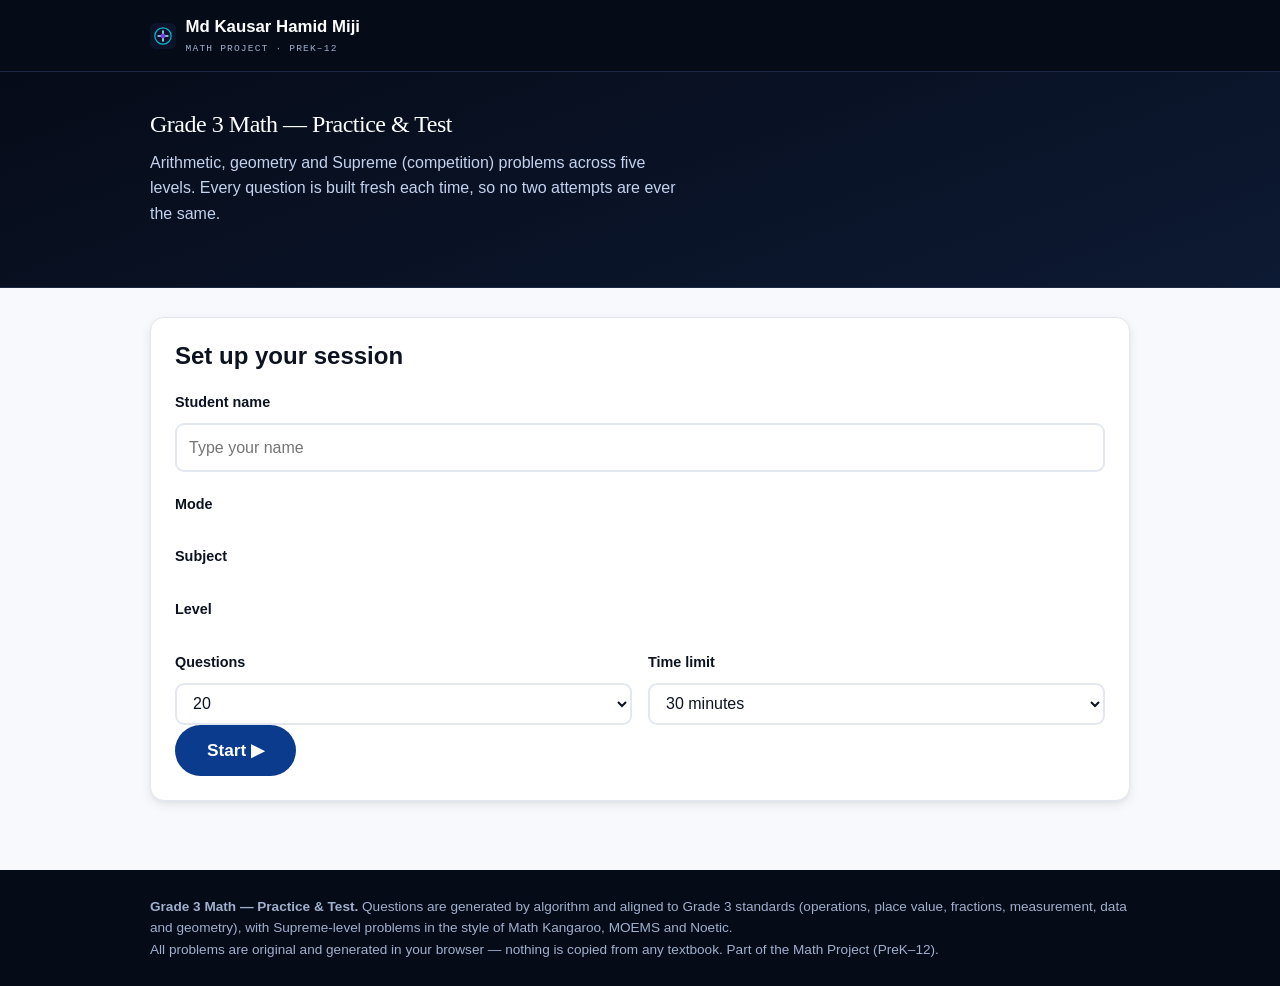
==== commit 41fb8b7f: "Add select-all questions, submit-and-advance flow, and progressive hints - New 'multi' question type" ====
--- a/index.html
+++ b/index.html
@@ -12,7 +12,7 @@
 <meta property="og:description" content="Arithmetic, geometry and Supreme competition practice for Grade 3 — five levels, timed tests, unlimited fresh questions.">
 <meta property="og:url" content="https://mijicuet.github.io/">
 <meta name="theme-color" content="#060b18">
-<meta http-equiv="Content-Security-Policy" content="default-src 'none'; script-src 'sha256-OW7jFKIUJRuX6MgISve54ZQt1v1e5Ikg4lYRWH3rY08='; style-src 'sha256-RP4Us+yk7o0eue+DdXt78uougXo5ym3Jt6J9i5QckzY='; img-src data:; base-uri 'none'; form-action 'none'; frame-ancestors 'none'; object-src 'none'; connect-src 'none'">
+<meta http-equiv="Content-Security-Policy" content="default-src 'none'; script-src 'sha256-4P6042BtP3TMXMaEeIivPXVA70ZC+gkll8YreFIVmiw='; style-src 'sha256-XipC+PRePVfuvxKogBgOdn//yseKd1EAsccrIV2XoYk='; img-src data:; base-uri 'none'; form-action 'none'; frame-ancestors 'none'; object-src 'none'; connect-src 'none'">
 <meta name="referrer" content="no-referrer">
 <meta http-equiv="X-Content-Type-Options" content="nosniff">
 <meta name="format-detection" content="telephone=no">
@@ -130,6 +130,12 @@
 .choice .k{width:27px;height:27px;flex:0 0 auto;border-radius:7px;background:var(--surface-2);
            display:flex;align-items:center;justify-content:center;font-weight:800;font-size:.85rem}
 .choice[aria-pressed="true"] .k{background:var(--brand);color:#fff}
+.choice:disabled{cursor:default;opacity:1}
+.choice.multi .k{border-radius:6px;font-size:1rem}
+.choice.ok .k{background:var(--green);color:#fff}
+.choice.no .k{background:var(--red);color:#fff}
+.hintbox+.hintbox{margin-top:.5rem}
+#submitBtn{min-width:200px;justify-content:center}
 .fb{margin-top:.9rem;padding:.8rem 1rem;border-radius:10px;font-weight:600}
 .fb.ok{background:#dcfce7;color:#166534}
 .fb.no{background:#fee2e2;color:#991b1b}
@@ -1156,6 +1162,226 @@
 ];
 
 
+
+
+/* helper: build a multi question from correct + wrong pools */
+function multiQ(domain, prompt, correctPool, wrongPool, nCorrect, nTotal, extra){
+  const cor = shuffle(correctPool).slice(0, nCorrect).map(String);
+  if(cor.length < 1) return null;
+  const wrong = shuffle(wrongPool.filter(w => cor.indexOf(String(w)) === -1))
+                  .slice(0, Math.max(0, nTotal - cor.length)).map(String);
+  if(cor.length + wrong.length < 4) return null;
+  const q = {
+    domain: domain, type: 'multi',
+    prompt: prompt,
+    choices: shuffle(cor.concat(wrong)),
+    answers: cor
+  };
+  if(extra) for(const k in extra) q[k] = extra[k];
+  return q;
+}
+function rangeArr(lo,hi){ const a=[]; for(let i=lo;i<=hi;i++) a.push(i); return a; }
+
+const MULTIGEN = [
+
+/* ---------------- Arithmetic ---------------- */
+{area:'arith',minL:1,f:L=>{
+  const k=pick([2,5,10]); const hi=L<=2?30:60;
+  const mult=rangeArr(1,hi).filter(n=>n%k===0);
+  const non =rangeArr(1,hi).filter(n=>n%k!==0);
+  return multiQ('Multiples','Select ALL the numbers that are multiples of '+k+'.',
+    mult,non,rand(2,3),6,
+    {hint:'A multiple of '+k+' is what you get when you count up in '+k+'s.'});}},
+
+{area:'arith',minL:2,f:L=>{
+  const evens=rangeArr(1,L<=2?40:99).filter(n=>n%2===0);
+  const odds =rangeArr(1,L<=2?40:99).filter(n=>n%2===1);
+  const wantEven=Math.random()<0.5;
+  return multiQ('Even and odd','Select ALL the '+(wantEven?'EVEN':'ODD')+' numbers.',
+    wantEven?evens:odds, wantEven?odds:evens, rand(2,3),6,
+    {hint:'Look at the last digit only — that decides even or odd.'});}},
+
+{area:'arith',minL:2,f:L=>{
+  const t=rand(L<=2?10:20, L<=2?40:90);
+  const big=rangeArr(t+1,t+40), small=rangeArr(Math.max(1,t-40),t-1);
+  return multiQ('Comparing','Select ALL the numbers that are GREATER than '+t+'.',
+    big,small,rand(2,3),6,
+    {hint:'Compare the tens digit first, then the ones digit.'});}},
+
+{area:'arith',minL:3,f:L=>{
+  const a=rand(2,9); let b=rand(2,9); if(b===a) b=(a%9)+1;
+  const target=a*b;
+  const same=[a+' × '+b, b+' × '+a];
+  if(target%2===0) same.push((target/2)+' + '+(target/2));
+  same.push((target+3)+' − 3');
+  const diff=[(a+1)+' × '+b, a+' × '+(b+1), (target+2)+' − 1', (target-1)+' + 2', (a*b+5)+' − 2'];
+  return multiQ('Equal expressions','Select ALL the expressions that equal '+target+'.',
+    same,diff,rand(2,Math.min(3,same.length)),6,
+    {hint:'Work out each expression one at a time and compare it with '+target+'.'});}},
+
+{area:'arith',minL:3,f:L=>{
+  const half=['2/4','3/6','4/8','5/10','6/12'];
+  const notHalf=['1/3','2/5','3/8','1/4','5/6','2/3','3/5'];
+  return multiQ('Equivalent fractions','Select ALL the fractions that are equal to 1/2.',
+    half,notHalf,rand(2,3),6,
+    {hint:'A fraction equals one half when the bottom number is exactly double the top.'});}},
+
+{area:'arith',minL:4,f:L=>{
+  const k1=pick([2,3]), k2=pick([4,5,6]);
+  const both=rangeArr(1,120).filter(n=>n%k1===0&&n%k2===0);
+  const one =rangeArr(1,120).filter(n=>(n%k1===0)!==(n%k2===0));
+  if(both.length<2) return null;
+  return multiQ('Number theory','Select ALL the numbers that can be divided exactly by BOTH '+k1+' and '+k2+'.',
+    both,one,rand(2,3),6,
+    {hint:'A number must pass both tests — check '+k1+' first, then '+k2+'.'});}},
+
+/* ---------------- Geometry ---------------- */
+{area:'geo',minL:1,f:L=>{
+  const four=['square','rectangle','rhombus','trapezoid','parallelogram','kite'];
+  const notFour=['triangle','pentagon','hexagon','octagon','circle'];
+  return multiQ('Shapes','Select ALL the shapes that have exactly 4 sides.',
+    four,notFour,rand(2,3),6,
+    {hint:'Count the straight sides of each shape one by one.'});}},
+
+{area:'geo',minL:2,f:L=>{
+  const withRight=['square','rectangle','right triangle'];
+  const without=['circle','rhombus','equilateral triangle','pentagon','hexagon','parallelogram'];
+  return multiQ('Angles','Select ALL the shapes that have at least one RIGHT angle (90°).',
+    withRight,without,rand(2,3),6,
+    {hint:'A right angle is a perfect square corner, like the corner of a book.'});}},
+
+{area:'geo',minL:3,f:L=>{
+  const allEqual=['square','rhombus'];
+  const not=['rectangle','trapezoid','kite','parallelogram','triangle','pentagon'];
+  return multiQ('Quadrilaterals','Select ALL the shapes that always have 4 EQUAL sides.',
+    allEqual,not,2,6,
+    {hint:'Equal angles are not the same thing as equal sides — check the sides only.'});}},
+
+{area:'geo',minL:3,f:L=>{
+  const six=['cube','rectangular prism'];
+  const not=['triangular prism','square pyramid','sphere','cone','cylinder','triangular pyramid'];
+  return multiQ('3D solids','Select ALL the solids that have exactly 6 flat faces.',
+    six,not,2,6,
+    {hint:'Picture each solid and count its flat surfaces — curved surfaces do not count.'});}},
+
+{area:'geo',minL:4,f:L=>{
+  const many=['square','equilateral triangle','regular hexagon','regular pentagon','circle'];
+  const few =['rectangle','isosceles triangle','parallelogram','scalene triangle','kite','trapezoid'];
+  return multiQ('Symmetry','Select ALL the shapes with MORE than 2 lines of symmetry.',
+    many,few,rand(2,3),6,
+    {hint:'A regular shape with n sides has exactly n lines of symmetry.'});}},
+
+{area:'geo',minL:4,f:L=>{
+  const P=pick([12,16,20,24]);
+  const good=[],bad=[];
+  for(let w=1;w<=P;w++){ const h=P/2-w; if(h>=1&&Number.isInteger(h)) good.push(w+' by '+h); }
+  for(let w=1;w<=12;w++){ for(const d of [1,2,3]){ const h=w+d;
+      if(2*(w+h)!==P) bad.push(w+' by '+h); } }
+  if(good.length<2) return null;
+  return multiQ('Perimeter','Select ALL the rectangles with a perimeter of '+P+' cm.',
+    good,bad,rand(2,3),6,
+    {hint:'Perimeter = 2 × (length + width). The two sides must add to '+(P/2)+'.'});}},
+
+/* ---------------- Supreme (competition) ---------------- */
+{area:'geo',minL:5,sup:true,f:L=>{
+  const A=pick([12,16,18,24,36]);
+  const good=[],bad=[];
+  for(let w=1;w<=A;w++) if(A%w===0) good.push(w+' by '+(A/w));
+  for(let w=1;w<=12;w++) for(let h=1;h<=12;h++) if(w*h!==A) bad.push(w+' by '+h);
+  return multiQ('Supreme · Area','Select ALL the rectangles with an area of '+A+' square cm.',
+    good,bad,rand(2,3),6,
+    {hint:'Multiply the two numbers together — you need pairs that give '+A+'.'});}},
+
+{area:'arith',minL:5,sup:true,f:L=>{
+  const sq=[1,4,9,16,25,36,49,64,81,100];
+  const not=rangeArr(2,100).filter(n=>sq.indexOf(n)===-1);
+  return multiQ('Supreme · Number theory','Select ALL the SQUARE numbers (a number times itself).',
+    sq,not,rand(2,3),6,
+    {hint:'Try 1×1, 2×2, 3×3, 4×4 … and see which numbers appear.'});}},
+
+{area:'arith',minL:5,sup:true,f:L=>{
+  // numbers expressible as a sum of two consecutive whole numbers = all odd numbers > 1
+  const good=rangeArr(3,60).filter(n=>n%2===1);
+  const bad =rangeArr(4,60).filter(n=>n%2===0);
+  return multiQ('Supreme · Number theory',
+    'Select ALL the numbers that can be made by adding TWO numbers in a row (like 3 + 4 = 7).',
+    good,bad,rand(2,3),6,
+    {hint:'Two numbers in a row are always one even and one odd, so their total is always odd.'});}}
+];
+
+/* =======================================================================
+   PROGRESSIVE HINTS — up to three, revealed one per wrong attempt
+   ======================================================================= */
+const HINT_STRATEGY = [
+  [/Multiplication|Multiply|Equal expressions/i, 'Multiplication is repeated addition — try skip-counting if you get stuck.'],
+  [/Division/i,            'Division asks "how many equal groups?" Try the matching multiplication fact.'],
+  [/Addition/i,            'Line the numbers up by place value: ones under ones, tens under tens.'],
+  [/Subtraction/i,         'Start from the ones column and regroup from the tens if you need to.'],
+  [/Fraction|Partitioning/i,'The bottom number tells you how many equal parts the whole is cut into.'],
+  [/Area/i,                'Area is the space inside: length × width for a rectangle.'],
+  [/Perimeter/i,           'Perimeter is the distance all the way around — add every side.'],
+  [/Angle/i,               'A right angle is a square corner; smaller is acute, wider is obtuse.'],
+  [/Symmetry/i,            'A line of symmetry folds the shape so both halves match exactly.'],
+  [/3D solids|Nets|Cross/i,'Picture the solid in your hands and count faces, edges or corners carefully.'],
+  [/Shapes|Quadrilateral|Geometry/i,'Count the sides and corners, and look for equal sides or square corners.'],
+  [/time/i,                'The short hand gives the hour; the long hand counts minutes in fives.'],
+  [/graph/i,               'Read the scale up the side first, then compare the bars.'],
+  [/Measurement|Length/i,  'Check the units before you calculate — 1 m = 100 cm.'],
+  [/Rounding/i,            'Look at the digit to the RIGHT of the place you are rounding to.'],
+  [/Place value/i,         'Each digit is worth its face value times its place: ones, tens, hundreds.'],
+  [/pattern|series|Patterns/i,'Find what changes from one term to the next, then repeat it.'],
+  [/Counting/i,            'Count in an organised order so you never miss or double-count.'],
+  [/Word problem|step/i,   'Underline the numbers, decide the operation, then solve one step at a time.'],
+  [/Multiples|Number theory/i,'Test each option separately against the rule.'],
+  [/Even/i,                'The last digit alone decides whether a number is even or odd.'],
+  [/Comparing/i,           'Compare the biggest place value first.'],
+  [/Money/i,               'Convert everything to cents before you add or subtract.'],
+  [/Properties/i,          'The order of a multiplication does not change the answer.']
+];
+
+function strategyHint(domain){
+  for(const pair of HINT_STRATEGY) if(pair[0].test(domain)) return pair[1];
+  return 'Read the question again slowly and write down what you already know.';
+}
+
+/* Final, strongest hint — narrows the answer without simply giving it. */
+function narrowHint(q){
+  if(q.type === 'multi'){
+    const n = q.answers.length;
+    const wrong = q.choices.filter(c => q.answers.indexOf(c) === -1).slice(0,2);
+    return 'Exactly ' + n + ' option' + (n>1?'s are':' is') + ' correct.' +
+           (wrong.length ? ' You can rule out ' + wrong.join(' and ') + '.' : '');
+  }
+  if(q.type === 'mc'){
+    const wrong = q.choices.filter(c => String(c) !== String(q.answer)).slice(0,2);
+    return wrong.length ? 'You can rule out ' + wrong.join(' and ') + '.'
+                        : 'Check each option against the question one more time.';
+  }
+  const v = Number(q.answer);
+  if(!isFinite(v)) return 'Re-read the question and check what it is asking for.';
+  const digits = String(Math.abs(Math.round(v))).length;
+  const parity = (Math.abs(Math.round(v)) % 2 === 0) ? 'an even' : 'an odd';
+  return 'The answer is ' + parity + ' number with ' + digits + ' digit' + (digits>1?'s':'') + '.';
+}
+
+/* Middle tier when a generator carries no hint of its own. */
+function methodHint(q){
+  if(q.type === 'multi') return 'Test every option separately against the rule — some fit, some do not.';
+  if(q.type === 'mc')    return 'Try each option in turn and keep the one that fits the question.';
+  return 'Estimate roughly what the answer should be, then work it out exactly and compare.';
+}
+
+/* Returns up to 3 hints, ordered from gentle to strong. */
+function buildHints(q){
+  const out = [];
+  const push = h => { if(h && out.indexOf(h) === -1) out.push(h); };
+  push(strategyHint(q.domain || ''));
+  push(q.hint || methodHint(q));
+  push(narrowHint(q));
+  push(methodHint(q));                 // fallback so three tiers are almost always available
+  return out.slice(0,3);
+}
+
 /* =======================================================================
    UNIFIED BUILDER — arithmetic + geometry + olympiad
    ======================================================================= */
@@ -1178,7 +1404,9 @@
   while(out.length<n && guard<n*60){
     const g=p[i%p.length]; i++; guard++;
     let q; try{ q=g.f(L); }catch(e){ continue; }
-    if(!q||q.answer===undefined||q.answer===null||q.answer==='') continue;
+    if(!q) continue;
+    if(q.type==='multi'){ if(!Array.isArray(q.answers)||q.answers.length===0) continue; }
+    else if(q.answer===undefined||q.answer===null||q.answer==='') continue;
     if(g.ch) q.ch=g.ch;
     if(q.type==='mc'){
       q.choices=[...new Set(q.choices.map(String))];
@@ -1186,6 +1414,14 @@
       q.choices=q.choices.slice(0,4);
       if(!q.choices.includes(String(q.answer))) q.choices[rand(0,3)]=String(q.answer);
       q.answer=String(q.answer);
+    } else if(q.type==='multi'){
+      q.answers=[...new Set(q.answers.map(String))];
+      q.choices=[...new Set(q.choices.map(String))];
+      for(const a of q.answers) if(!q.choices.includes(a)) q.choices.push(a);
+      if(q.choices.length<4||q.answers.length<1||q.answers.length>=q.choices.length) continue;
+      q.choices=shuffle(q.choices).slice(0,6);
+      for(const a of q.answers) if(!q.choices.includes(a)) q.choices.push(a);
+      q.choices=shuffle(q.choices);
     }
     out.push(q);
   }
@@ -1194,9 +1430,11 @@
 
 function buildSession(n,L,subject){
   if(subject==='supreme') L=Math.max(L,4);    // supreme content starts at level 4
-  const arith=GEN.filter(g=>g.minL<=L).concat(EXTRAGEN.filter(g=>g.minL<=L));
-  const geo=GEOGEN.filter(g=>g.minL<=L);
-  const oly=OLYGEN.filter(g=>g.minL<=L);
+  const mAll=MULTIGEN.filter(g=>g.minL<=L);
+  const mA=mAll.filter(g=>g.area==='arith'), mG=mAll.filter(g=>g.area==='geo');
+  const arith=GEN.filter(g=>g.minL<=L).concat(EXTRAGEN.filter(g=>g.minL<=L)).concat(mA);
+  const geo=GEOGEN.filter(g=>g.minL<=L).concat(mG);
+  const oly=OLYGEN.filter(g=>g.minL<=L).concat(mAll.filter(g=>g.sup));
   const olyA=oly.filter(g=>g.area==='arith'), olyG=oly.filter(g=>g.area==='geo');
 
   if(subject==='arithmetic') return drawPool(arith.concat(L>=4?olyA:[]),n,L);
@@ -1217,7 +1455,8 @@
 
 function bankStats(){
   return {arith:GEN.length+EXTRAGEN.length, geo:GEOGEN.length, oly:OLYGEN.length,
-          total:GEN.length+EXTRAGEN.length+GEOGEN.length+OLYGEN.length};
+          multi:MULTIGEN.length,
+          total:GEN.length+EXTRAGEN.length+GEOGEN.length+OLYGEN.length+MULTIGEN.length};
 }
 
 /* =======================================================================
@@ -1238,11 +1477,15 @@
 }
 /* names are display-only: strip control chars and cap the length */
 function cleanName(v){
-  return String(v||"").replace(/[\u0000-\u001F\u007F<>]/g,"").trim().slice(0,60) || "Student";
-}
+  return String(v||"").replace(/[ -<>]/g,"").trim().slice(0,60) || "Student";
+}
+
 let mode="practice", subject="all", level=3;
 let QS=[],ANS=[],cur=0,answered=[],tick=null,elapsed=0,remaining=0,limitMin=30,name="Student";
-let nRight=0,nDone=0,startedAt=0;
+let nRight=0,nDone=0;
+let tries=[];           // wrong attempts per question (drives hint reveal)
+let hintsShown=[];      // hints revealed so far per question
+let advanceTimer=null;  // auto-advance handle
 
 /* ---- setup UI ---- */
 (function initPills(){
@@ -1252,14 +1495,15 @@
     '<span class="pill">'+s.arith+' arithmetic</span>'+
     '<span class="pill">'+s.geo+' geometry</span>'+
     '<span class="pill">'+s.oly+' supreme</span>'+
+    '<span class="pill">'+s.multi+' select-all</span>'+
     '<span class="pill">5 levels</span><span class="pill">Timed</span>';
 })();
 
 function tiles(host,items,get,set,cls){
   $(host).innerHTML=items.map(it=>
-    '<button type="button" class="tile '+(cls&&it.oly?'oly':'')+'" data-k="'+it.k+'" aria-pressed="'+(get()===it.k)+'">'+
-    '<b>'+it.name+'</b>'+(it.stars?'<span class="stars">'+it.stars+'</span>':'')+
-    '<small>'+it.desc+'</small></button>').join('');
+    '<button type="button" class="tile '+(cls&&it.oly?'oly':'')+'" data-k="'+esc(it.k)+'" aria-pressed="'+(get()===it.k)+'">'+
+    '<b>'+esc(it.name)+'</b>'+(it.stars?'<span class="stars">'+esc(it.stars)+'</span>':'')+
+    '<small>'+esc(it.desc)+'</small></button>').join('');
   $(host).onclick=e=>{
     const b=e.target.closest(".tile"); if(!b) return;
     set(b.dataset.k);
@@ -1268,7 +1512,7 @@
   };
 }
 tiles("modeGrid",[
-  {k:"practice",name:"Practice",desc:"Unlimited questions, instant feedback and hints. A stopwatch tracks your time."},
+  {k:"practice",name:"Practice",desc:"Unlimited questions with up to three hints when you slip. A stopwatch counts your time."},
   {k:"test",name:"Test",desc:"Fixed number of questions with a countdown. Scored at the end, like a real exam."}
 ],()=>mode,v=>mode=v);
 tiles("subjGrid",SUBJECTS.map(s=>({k:s.k,name:s.name,desc:s.desc,oly:s.oly})),()=>subject,v=>subject=v,true);
@@ -1287,8 +1531,8 @@
   }
   $("lvlNote").textContent=note;
   $("setupHelp").textContent = mode==="practice"
-    ? "Practice: answer as many as you like. The stopwatch counts up; press Finish when you are done."
-    : "Test: the timer counts down and submits automatically at 0:00.";
+    ? "Practice: choose your answer, press Submit, and the next question follows automatically. Get it wrong and a hint appears — up to three."
+    : "Test: choose your answer and press Submit. The next question follows automatically and the timer submits the paper at 0:00.";
 }
 refreshSetup();
 
@@ -1310,6 +1554,10 @@
 }
 
 /* ---- start ---- */
+function resetArrays(n){
+  ANS=new Array(n).fill(null); answered=new Array(n).fill(false);
+  tries=new Array(n).fill(0);  hintsShown=new Array(n).fill(0);
+}
 $("startBtn").onclick=()=>{
   name=cleanName($("who").value);
   const L = (subject==="supreme") ? Math.max(level,4) : level;
@@ -1318,10 +1566,10 @@
     const n=+$("qcount").value; limitMin=+$("tmin").value;
     QS=buildSession(n,L,subject);
   } else {
-    QS=buildSession(12,L,subject);       // practice: first batch, extended on demand
-  }
-  ANS=new Array(QS.length).fill(null); answered=new Array(QS.length).fill(false);
-  cur=0; nRight=0; nDone=0; startedAt=Date.now();
+    QS=buildSession(12,L,subject);
+  }
+  resetArrays(QS.length);
+  cur=0; nRight=0; nDone=0;
   $("setup").classList.add("hide"); $("results").classList.add("hide");
   $("runner").classList.remove("hide");
   $("rWho").textContent=name;
@@ -1333,68 +1581,116 @@
 function buildPalette(){
   if(mode==="practice"){$("palette").innerHTML="";return;}
   $("palette").innerHTML=QS.map((q,i)=>'<button type="button" class="dot" data-i="'+i+'">'+(i+1)+'</button>').join('');
-  $("palette").onclick=e=>{const b=e.target.closest(".dot");if(!b)return;cur=+b.dataset.i;render();};
+  $("palette").onclick=e=>{const b=e.target.closest(".dot");if(!b)return;
+    clearTimeout(advanceTimer); cur=+b.dataset.i; render();};
 }
 function syncPalette(){
   [...$("palette").children].forEach((b,i)=>{
-    b.classList.toggle("done",ANS[i]!==null&&ANS[i]!=="");
+    b.classList.toggle("done",answered[i]);
     b.classList.toggle("cur",i===cur);
   });
 }
 
-/* ---- render a question ---- */
+/* ---- selection state helpers ---- */
+function selected(i){                       // always an array
+  const v=ANS[i];
+  if(v===null||v===undefined) return [];
+  return Array.isArray(v)?v:[v];
+}
+function toggleChoice(i){
+  const q=QS[cur];
+  if(answered[cur]&&mode==="practice") return;   // test mode: revision allowed
+  if(q.type==='multi'){
+    let s=selected(cur).slice();
+    const c=q.choices[i];
+    const at=s.indexOf(c);
+    if(at===-1) s.push(c); else s.splice(at,1);
+    ANS[cur]=s;
+  } else {
+    ANS[cur]=q.choices[i];
+  }
+  render();
+}
+
+/* ---- render ---- */
 function render(){
+  clearTimeout(advanceTimer);
   const q=QS[cur];
   const isOly=/Supreme · /.test(q.domain);
+  const locked = answered[cur];               // feedback state (practice)
   $("rMeta").textContent = (mode==="test")
     ? subjLabel()+" · "+APP_LEVELS[level-1].name+" · Question "+(cur+1)+" of "+QS.length
     : subjLabel()+" · "+APP_LEVELS[level-1].name+" · Answered "+nDone+" · Correct "+nRight;
   const pct = mode==="test"
-    ? Math.round(ANS.filter(a=>a!==null&&a!=="").length/QS.length*100)
+    ? Math.round(answered.filter(Boolean).length/QS.length*100)
     : (nDone? Math.round(nRight/nDone*100):0);
   $("prog").style.width=pct+"%";
 
   let h='<span class="tag'+(isOly?' oly':'')+'">'+esc(q.domain)+'</span>';
-  h+='<div class="qtext">'+q.prompt+'</div>';   /* generator-authored, not user input */
+  h+='<div class="qtext">'+q.prompt+'</div>';
   if(q.fig) h+='<div class="figwrap">'+q.fig+'</div>';
-  if(q.type==='mc'){
-    h+='<div class="choices" id="chs">';
+
+  if(q.type==='multi'){
+    h+='<p class="help" style="margin-bottom:.6rem"><strong>Select all that apply.</strong></p>';
+  }
+
+  if(q.type==='mc'||q.type==='multi'){
+    const sel=selected(cur);
+    h+='<div class="choices" id="chs" role="group">';
     q.choices.forEach((c,i)=>{
-      h+='<button type="button" class="choice" data-i="'+i+'" aria-pressed="'+(ANS[cur]===c)+'">'+
-         '<span class="k">'+String.fromCharCode(65+i)+'</span><span>'+esc(c)+'</span></button>';
+      const on = sel.indexOf(c)!==-1;
+      let extra='';
+      if(locked&&mode==="practice"){
+        const isRight = q.type==='multi' ? q.answers.indexOf(c)!==-1 : String(c)===String(q.answer);
+        if(isRight) extra=' ok'; else if(on) extra=' no';
+      }
+      h+='<button type="button" class="choice'+(q.type==='multi'?' multi':'')+extra+'" data-i="'+i+'" aria-pressed="'+on+'"'+
+         (locked&&mode==="practice"?' disabled':'')+'>'+
+         '<span class="k">'+(q.type==='multi'?(on?'✓':'')||'&nbsp;':String.fromCharCode(65+i))+'</span>'+
+         '<span>'+esc(c)+'</span></button>';
     });
     h+='</div>';
   } else {
+    const v=selected(cur)[0];
     h+='<label class="lbl" for="ta" style="margin-top:0">Your answer</label>'+
        '<input type="number" id="ta" inputmode="numeric" placeholder="Type a number" '+
-       'value="'+esc(cleanNum(ANS[cur]))+'" style="max-width:230px">';
-    if(mode==="practice") h+=' <button class="btn" id="checkBtn" type="button" style="margin-left:.5rem">Check</button>';
-  }
+       'value="'+esc(cleanNum(v))+'" style="max-width:230px"'+(locked&&mode==="practice"?' disabled':'')+'>';
+  }
+
   h+='<div id="fbHost"></div>';
+  h+='<div class="btnrow" style="margin-top:1.2rem"><button class="btn big" id="submitBtn" type="button">'+
+     (locked&&mode==="practice"?'Next question ▶':'Submit answer')+'</button>'+
+     '<span class="help" id="subHelp" style="align-self:center"></span></div>';
   $("qbox").innerHTML=h;
 
   const chs=$("chs");
-  if(chs) chs.onclick=e=>{const b=e.target.closest(".choice");if(!b)return;choose(+b.dataset.i);};
+  if(chs) chs.onclick=e=>{const b=e.target.closest(".choice");if(!b||b.disabled)return;toggleChoice(+b.dataset.i);};
   const ta=$("ta");
-  if(ta){
-    ta.oninput=()=>{ANS[cur]=cleanNum(ta.value); if(mode==="test")syncPalette();};
-    ta.onkeydown=e=>{ if(e.key==="Enter"){ mode==="practice"?checkNum():next(); } };
+  if(ta&&!ta.disabled){
+    ta.oninput=()=>{ANS[cur]=cleanNum(ta.value);};
+    ta.onkeydown=e=>{ if(e.key==="Enter"){ e.preventDefault(); onSubmit(); } };
     ta.focus();
   }
-  const cb=$("checkBtn"); if(cb) cb.onclick=checkNum;
+  $("submitBtn").onclick=onSubmit;
 
   $("prevBtn").classList.toggle("hide",mode==="practice");
-  $("nextBtn").textContent = mode==="practice" ? "Next question ▶"
-                            : (cur===QS.length-1?"Review ▶":"Next ▶");
+  $("nextBtn").classList.toggle("hide",mode==="practice");
   $("prevBtn").disabled = cur===0;
+  $("nextBtn").textContent = cur===QS.length-1?"Review ▶":"Skip ▶";
   if(mode==="test") syncPalette();
-  if(mode==="practice"&&answered[cur]) showFeedback();
-}
-
+  if(locked&&mode==="practice") showFeedback();
+}
+
+/* ---- answer checking ---- */
+function sameSet(a,b){
+  if(!Array.isArray(a)||!Array.isArray(b)) return false;
+  if(a.length!==b.length) return false;
+  const x=a.map(String).slice().sort(), y=b.map(String).slice().sort();
+  return x.every((v,i)=>v===y[i]);
+}
 function correct(q,a){
-  /* strict: reject non-primitives, blanks and partially-numeric strings so a
-     wrong answer can never score as correct through type juggling */
   if(a===null||a===undefined) return false;
+  if(q.type==='multi') return sameSet(Array.isArray(a)?a:[a], q.answers);
   if(typeof a!=="string" && typeof a!=="number") return false;
   const v=String(a).trim();
   if(v==="") return false;
@@ -1402,59 +1698,110 @@
   if(!/^-?\d+(\.\d+)?$/.test(v)) return false;
   return Number(v)===Number(q.answer);
 }
-function choose(i){
+function hasSelection(){
+  const q=QS[cur], s=selected(cur);
+  if(q.type==='multi') return s.length>0;
+  if(q.type==='mc')    return s.length>0;
+  return cleanNum(s[0])!=="";
+}
+
+/* ---- submit ---- */
+function onSubmit(){
   const q=QS[cur];
-  if(mode==="practice"&&answered[cur]) return;
-  ANS[cur]=q.choices[i];
-  if(mode==="practice"){ markPractice(); }
-  render();
-}
-function checkNum(){
-  if(answered[cur]) return;
-  const v=cleanNum($("ta").value); if(v==="") return;
-  ANS[cur]=v; markPractice(); render();
-}
-function markPractice(){
-  answered[cur]=true; nDone++;
-  if(correct(QS[cur],ANS[cur])) nRight++;
-}
-function showFeedback(){
-  const q=QS[cur],ok=correct(q,ANS[cur]);
-  const chs=$("chs");
-  if(chs) [...chs.children].forEach((b,i)=>{
-    const v=q.choices[i];
-    if(String(v)===String(q.answer)) b.classList.add("ok");
-    else if(String(v)===String(ANS[cur])) b.classList.add("no");
-  });
-  let h='<div class="fb '+(ok?'ok':'no')+'">'+(ok?'✅ Correct!':'❌ Not quite — the answer is <b>'+esc(q.answer)+'</b>')+'</div>';
-  if(q.hint) h+='<div class="hintbox"><b>How to think about it:</b> '+q.hint+'</div>';
-  $("fbHost").innerHTML=h;
-  const ta=$("ta"); if(ta) ta.disabled=true;
-}
-
-/* ---- navigation ---- */
-function next(){
-  if(mode==="practice"){
-    if(!answered[cur]){ // require an attempt before moving on
-      if(QS[cur].type==='num') { checkNum(); if(!answered[cur]) return; }
-      else return;
-    }
-    cur++;
-    if(cur>=QS.length){ QS=QS.concat(buildSession(12,level,subject));
-      ANS=ANS.concat(new Array(12).fill(null)); answered=answered.concat(new Array(12).fill(false)); }
-    render();
-  } else {
+
+  /* already marked in practice → the button is "Next question" */
+  if(answered[cur]&&mode==="practice"){ clearTimeout(advanceTimer); goNext(); return; }
+
+  if(!hasSelection()){
+    $("subHelp").textContent = q.type==='multi'
+      ? "Choose at least one option first." : "Enter or choose an answer first.";
+    return;
+  }
+  const right=correct(q,ANS[cur]);
+
+  if(mode==="test"){
+    answered[cur]=true;
+    syncPalette();
     if(cur===QS.length-1) return finishConfirm();
     cur++; render();
-  }
-}
-$("nextBtn").onclick=next;
-$("prevBtn").onclick=()=>{ if(cur>0){cur--;render();} };
-$("endBtn").onclick=()=>finishConfirm();
+    return;
+  }
+
+  /* ---------- practice ---------- */
+  if(right){
+    answered[cur]=true; nDone++; nRight++;
+    render();                              // shows green feedback
+    advanceTimer=setTimeout(goNext,1100);
+    return;
+  }
+
+  /* wrong: reveal the next hint, allow another try (max 3 hints) */
+  tries[cur]++;
+  const hints=buildHints(q);
+  if(hintsShown[cur] < Math.min(3,hints.length)){
+    hintsShown[cur]++;
+    showHints(false);
+    return;
+  }
+  /* hints exhausted → mark wrong, reveal the answer, then move on */
+  answered[cur]=true; nDone++;
+  render();
+  advanceTimer=setTimeout(goNext,3200);
+}
+
+function showHints(includeAnswer){
+  const q=QS[cur], hints=buildHints(q);
+  let h='<div class="fb no">❌ Not quite — have another go.</div>';
+  for(let i=0;i<hintsShown[cur];i++){
+    h+='<div class="hintbox"><b>Hint '+(i+1)+' of '+Math.min(3,hints.length)+':</b> '+esc(hints[i])+'</div>';
+  }
+  const left=Math.min(3,hints.length)-hintsShown[cur];
+  h+='<p class="help" style="margin-top:.5rem">'+
+     (left>0?('Try again — '+left+' more hint'+(left>1?'s':'')+' available if you need '+(left>1?'them':'it')+'.')
+            :'That was the last hint. One more try, then I will show you the answer.')+'</p>';
+  $("fbHost").innerHTML=h;
+  $("subHelp").textContent="";
+}
+
+function showFeedback(){
+  const q=QS[cur], ok=correct(q,ANS[cur]);
+  let h='<div class="fb '+(ok?'ok':'no')+'">'+
+        (ok?'✅ Correct!':'❌ The answer is <b>'+esc(q.type==='multi'?q.answers.join(", "):q.answer)+'</b>')+
+        '</div>';
+  if(!ok){
+    const hints=buildHints(q);
+    for(let i=0;i<hints.length;i++)
+      h+='<div class="hintbox"><b>Hint '+(i+1)+':</b> '+esc(hints[i])+'</div>';
+  }
+  h+='<p class="help" style="margin-top:.6rem">Moving to the next question…</p>';
+  $("fbHost").innerHTML=h;
+}
+
+/* ---- navigation ---- */
+function goNext(){
+  clearTimeout(advanceTimer);
+  cur++;
+  if(cur>=QS.length){
+    if(mode==="practice"){
+      const extra=buildSession(12,level,subject);
+      QS=QS.concat(extra);
+      ANS=ANS.concat(new Array(extra.length).fill(null));
+      answered=answered.concat(new Array(extra.length).fill(false));
+      tries=tries.concat(new Array(extra.length).fill(0));
+      hintsShown=hintsShown.concat(new Array(extra.length).fill(0));
+    } else { cur=QS.length-1; return finishConfirm(); }
+  }
+  render();
+}
+$("nextBtn").onclick=()=>{ clearTimeout(advanceTimer);
+  if(mode==="test"&&cur===QS.length-1) return finishConfirm();
+  goNext(); };
+$("prevBtn").onclick=()=>{ clearTimeout(advanceTimer); if(cur>0){cur--;render();} };
+$("endBtn").onclick=()=>{ clearTimeout(advanceTimer); finishConfirm(); };
 
 function finishConfirm(){
   if(mode==="test"){
-    const blank=ANS.filter(a=>a===null||a==="").length;
+    const blank=answered.filter(a=>!a).length;
     if(blank>0&&!confirm("You have "+blank+" unanswered question(s). Submit anyway?")) return;
   }
   finish(false);
@@ -1462,7 +1809,7 @@
 
 /* ---- results ---- */
 function finish(auto){
-  clearInterval(tick);
+  clearInterval(tick); clearTimeout(advanceTimer);
   const used = mode==="test" ? (limitMin*60-remaining) : elapsed;
   let score,total;
   if(mode==="test"){ total=QS.length; score=QS.reduce((s,q,i)=>s+(correct(q,ANS[i])?1:0),0); }
@@ -1470,7 +1817,6 @@
   const pct = total? Math.round(score/total*100) : 0;
   const grade = pct>=90?"Excellent! ⭐⭐⭐":pct>=75?"Great work! ⭐⭐":pct>=60?"Good effort! ⭐":"Keep practising 💪";
 
-  // per-topic breakdown
   const byTopic={};
   QS.forEach((q,i)=>{
     if(mode==="practice"&&!answered[i]) return;
@@ -1481,6 +1827,8 @@
   const rows=Object.entries(byTopic).sort((a,b)=>a[0].localeCompare(b[0]))
     .map(([t,v])=>'<tr><td>'+esc(t)+'</td><td>'+v.c+' / '+v.n+'</td><td>'+Math.round(v.c/v.n*100)+'%</td></tr>').join('');
 
+  let hintsUsed=0; hintsShown.forEach(v=>hintsUsed+=v);
+
   let h='<h2 style="font-family:var(--font-display);font-weight:500;font-size:1.9rem">'+esc(name)+"'s results</h2>";
   h+='<p class="help">'+esc(subjLabel())+' · '+esc(APP_LEVELS[level-1].name)+' · '+
      (mode==="test"?"Test":"Practice")+' · time '+fmt(used)+(auto?" (time expired)":"")+'</p>';
@@ -1488,8 +1836,10 @@
      '<div class="score">'+score+' / '+total+'</div>'+
      '<div><span class="badge '+(pct>=60?'ok':'no')+'">'+pct+'%</span>'+
      '<div class="help" style="margin-top:.35rem">'+grade+'</div></div></div>';
-  if(pct>=90&&level<5) h+='<p class="badge ok">Ready to try '+APP_LEVELS[level].name+'! 🚀</p>';
-  else if(pct<60&&level>1) h+='<p class="badge no">Try '+APP_LEVELS[level-2].name+' to build confidence.</p>';
+  if(mode==="practice"&&hintsUsed>0)
+    h+='<p class="help">Hints used: '+hintsUsed+'</p>';
+  if(pct>=90&&level<5) h+='<p class="badge ok">Ready to try '+esc(APP_LEVELS[level].name)+'! 🚀</p>';
+  else if(pct<60&&level>1) h+='<p class="badge no">Try '+esc(APP_LEVELS[level-2].name)+' to build confidence.</p>';
 
   if(rows) h+='<h3 style="margin-top:1.6rem;font-size:1.05rem">By topic</h3>'+
     '<table class="bd"><tr><th>Topic</th><th>Score</th><th>%</th></tr>'+rows+'</table>';
@@ -1503,14 +1853,18 @@
   QS.forEach((q,i)=>{
     if(mode==="practice"&&!answered[i]) return;
     const ok=correct(q,ANS[i]);
-    const ua=(ANS[i]===null||ANS[i]==="")?"<em>(blank)</em>":esc(ANS[i]);
+    const sel=selected(i);
+    const ua=sel.length?esc(sel.join(", ")):"<em>(blank)</em>";
+    const right=q.type==='multi'?q.answers.join(", "):q.answer;
     h+='<div class="rev '+(ok?'y':'n')+'"><div><b>'+(i+1)+'.</b> <span class="tag'+
        (/Supreme · /.test(q.domain)?' oly':'')+'">'+esc(q.domain)+'</span></div>'+
        '<div class="qtext" style="font-size:1.02rem">'+q.prompt+'</div>'+
        (q.fig?'<div class="figwrap">'+q.fig+'</div>':'')+
        '<div>Your answer: <b>'+ua+'</b> '+(ok?'<span class="badge ok">Correct</span>'
-         :'<span class="badge no">Answer: '+esc(q.answer)+'</span>')+'</div>'+
-       (q.hint&&!ok?'<div class="hintbox">'+q.hint+'</div>':'')+'</div>';
+         :'<span class="badge no">Answer: '+esc(right)+'</span>')+'</div>';
+    if(!ok){ const hs=buildHints(q);
+      h+='<div class="hintbox"><b>How to solve it:</b> '+esc(hs[hs.length-1])+'</div>'; }
+    h+='</div>';
   });
   h+='</div>';
 
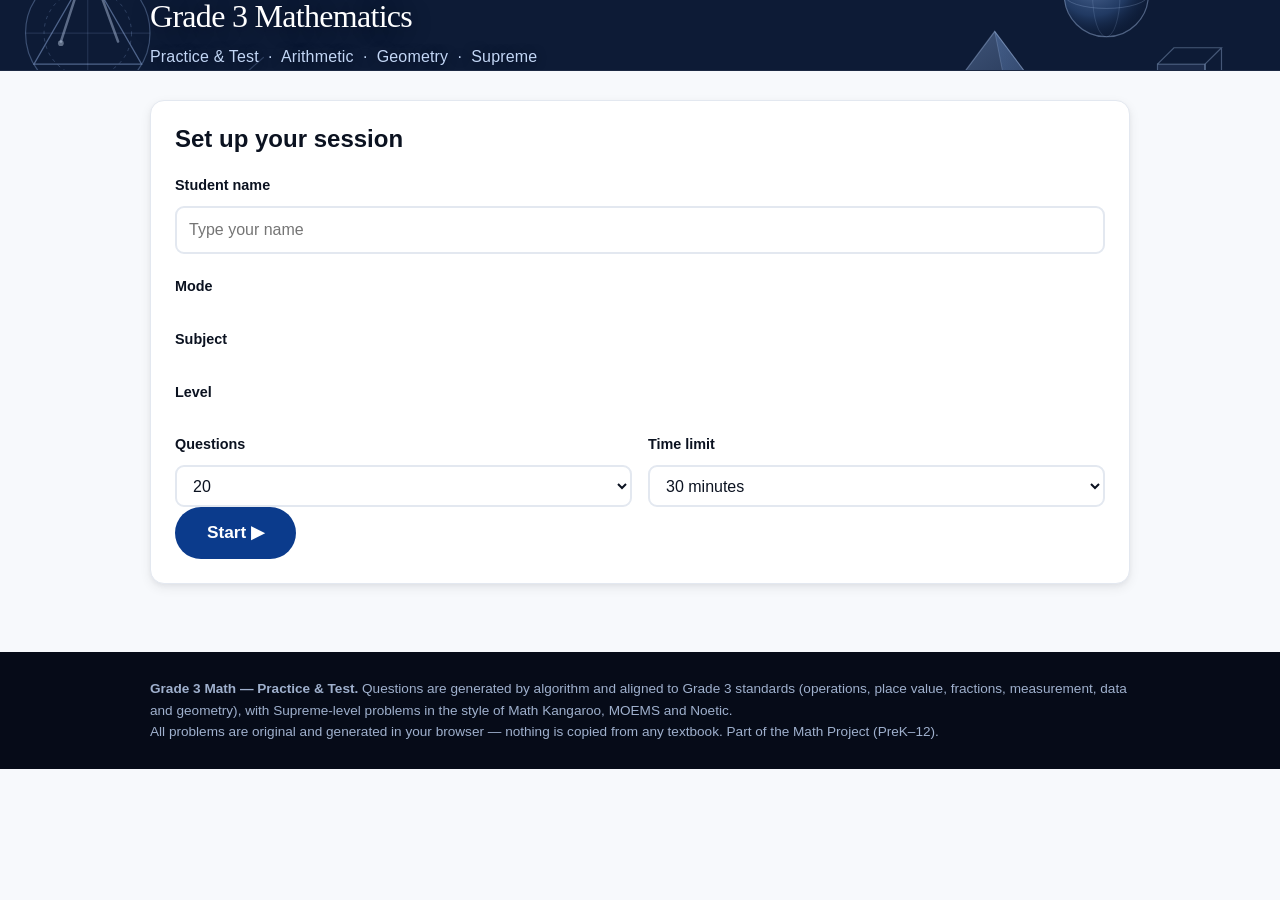
==== commit 71ab27e2: "New mathematics masthead and soft side artwork; drop personal bar and stat pills - Removed the perso" ====
--- a/index.html
+++ b/index.html
@@ -12,7 +12,7 @@
 <meta property="og:description" content="Arithmetic, geometry and Supreme competition practice for Grade 3 — five levels, timed tests, unlimited fresh questions.">
 <meta property="og:url" content="https://mijicuet.github.io/">
 <meta name="theme-color" content="#060b18">
-<meta http-equiv="Content-Security-Policy" content="default-src 'none'; script-src 'sha256-4P6042BtP3TMXMaEeIivPXVA70ZC+gkll8YreFIVmiw='; style-src 'sha256-XipC+PRePVfuvxKogBgOdn//yseKd1EAsccrIV2XoYk='; img-src data:; base-uri 'none'; form-action 'none'; frame-ancestors 'none'; object-src 'none'; connect-src 'none'">
+<meta http-equiv="Content-Security-Policy" content="default-src 'none'; script-src 'sha256-EPm39IWe1J37QRTs8gdeJ2xX6mtn17eYWSoFT/UYYOE='; style-src 'sha256-owz0DuS86pd23T0xO7SU6NU3fCsIQOzRLbKUS6YdjDU='; img-src data:; base-uri 'none'; form-action 'none'; frame-ancestors 'none'; object-src 'none'; connect-src 'none'">
 <meta name="referrer" content="no-referrer">
 <meta http-equiv="X-Content-Type-Options" content="nosniff">
 <meta name="format-detection" content="telephone=no">
@@ -37,6 +37,7 @@
 html{-webkit-text-size-adjust:100%}
 body{font-family:var(--font-sans);background:var(--surface);color:var(--ink);line-height:1.6;
      -webkit-font-smoothing:antialiased}
+main,footer.ft{position:relative;z-index:1}
 img,svg{display:block;max-width:100%}
 .wrap{width:min(100% - 2rem,980px);margin-inline:auto}
 @media(max-width:600px){.wrap{width:min(100% - 1.25rem,980px)}}
@@ -45,25 +46,28 @@
 .skip-link{position:absolute;left:-9999px;background:var(--ink);color:#fff;padding:.7rem 1.1rem;z-index:99}
 .skip-link:focus{left:0}
 
-/* header */
-.topbar{background:var(--night);color:#fff;padding:.9rem 0;position:sticky;top:0;z-index:50;
-        border-bottom:1px solid var(--night-rule)}
-.topbar .wrap{display:flex;align-items:center;justify-content:space-between;gap:1rem;flex-wrap:wrap}
-.logo{display:flex;align-items:center;gap:.6rem;font-weight:700;font-size:1.05rem;color:#fff;text-decoration:none}
-.logo span small{display:block;font-family:var(--font-mono);font-size:.6rem;letter-spacing:.12em;
-                 text-transform:uppercase;color:var(--night-muted);font-weight:500}
-.topbar a.home{color:#8ee6f6;text-decoration:none;font-size:.88rem}
-.topbar a.home:hover{text-decoration:underline}
-
-/* hero */
-.hero{background:linear-gradient(160deg,#060b18,#0d1a33);color:#fff;padding:2.4rem 0 2.6rem;
-      border-bottom:1px solid var(--night-rule)}
-.hero h1{font-family:var(--font-display);font-size:clamp(1.9rem,1.4rem+2.2vw,2.9rem);font-weight:500;
-         letter-spacing:-.02em}
-.hero p{color:#c3d2ee;margin-top:.7rem;max-width:60ch}
-.pillrow{display:flex;flex-wrap:wrap;gap:.5rem;margin-top:1.2rem}
-.pill{background:rgba(255,255,255,.09);border:1px solid var(--night-rule);border-radius:99px;
-      padding:.3rem .8rem;font-size:.78rem;font-weight:600;color:#dbe6ff}
+/* masthead */
+.masthead{position:relative;overflow:hidden;background:#0d1b36;color:#fff;
+  border-bottom:1px solid var(--night-rule);z-index:1}
+.mast-art{position:absolute;inset:0;pointer-events:none}
+.mast-art svg{width:100%;height:100%;display:block}
+.mast-inner{position:relative;z-index:1;
+  padding:clamp(2.3rem,1.9rem+3vw,3.9rem) 0 clamp(1.9rem,1.5rem+2.4vw,3rem)}
+.masthead h1{font-family:var(--font-display);font-weight:500;letter-spacing:-.022em;
+  font-size:clamp(2rem,1.45rem+2.7vw,3.35rem);color:#fff;line-height:1.06;
+  text-shadow:0 2px 18px rgba(4,12,28,.55)}
+.mast-sub{margin-top:.65rem;color:#c2d6f5;letter-spacing:.01em;
+  font-size:clamp(.94rem,.88rem+.35vw,1.1rem);text-shadow:0 1px 10px rgba(4,12,28,.5)}
+
+/* soft mathematical objects in the empty side margins */
+body::before,body::after{content:"";position:fixed;top:0;bottom:0;width:190px;
+  background-image:url("data:image/svg+xml,%3Csvg%20xmlns%3D%22http%3A%2F%2Fwww.w3.org%2F2000%2Fsvg%22%20viewBox%3D%220%200%20200%201500%22%20width%3D%22200%22%20height%3D%221500%22%3E%0A%20%20%3Cdefs%3E%0A%20%20%20%20%3ClinearGradient%20id%3D%22mtl%22%20x1%3D%220%22%20y1%3D%220%22%20x2%3D%221%22%20y2%3D%221%22%3E%0A%20%20%20%20%20%20%3Cstop%20offset%3D%220%25%22%20stop-color%3D%22%23ffffff%22%2F%3E%3Cstop%20offset%3D%2235%25%22%20stop-color%3D%22%23e9eef6%22%2F%3E%0A%20%20%20%20%20%20%3Cstop%20offset%3D%22100%25%22%20stop-color%3D%22%23ccd8e8%22%2F%3E%0A%20%20%20%20%3C%2FlinearGradient%3E%0A%20%20%20%20%3ClinearGradient%20id%3D%22mtl2%22%20x1%3D%220%22%20y1%3D%220%22%20x2%3D%221%22%20y2%3D%220%22%3E%0A%20%20%20%20%20%20%3Cstop%20offset%3D%220%25%22%20stop-color%3D%22%23eef2f8%22%2F%3E%3Cstop%20offset%3D%2260%25%22%20stop-color%3D%22%23dce4ef%22%2F%3E%0A%20%20%20%20%20%20%3Cstop%20offset%3D%22100%25%22%20stop-color%3D%22%23c4d1e2%22%2F%3E%0A%20%20%20%20%3C%2FlinearGradient%3E%0A%20%20%20%20%3CradialGradient%20id%3D%22orb%22%20cx%3D%2234%25%22%20cy%3D%2228%25%22%20r%3D%2278%25%22%3E%0A%20%20%20%20%20%20%3Cstop%20offset%3D%220%25%22%20stop-color%3D%22%23ffffff%22%2F%3E%3Cstop%20offset%3D%2245%25%22%20stop-color%3D%22%23dee6f2%22%2F%3E%0A%20%20%20%20%20%20%3Cstop%20offset%3D%22100%25%22%20stop-color%3D%22%23b6c6dc%22%2F%3E%0A%20%20%20%20%3C%2FradialGradient%3E%0A%20%20%20%20%3ClinearGradient%20id%3D%22faceL%22%20x1%3D%220%22%20y1%3D%220%22%20x2%3D%221%22%20y2%3D%221%22%3E%0A%20%20%20%20%20%20%3Cstop%20offset%3D%220%25%22%20stop-color%3D%22%23eaf0f8%22%2F%3E%3Cstop%20offset%3D%22100%25%22%20stop-color%3D%22%23ccd8e8%22%2F%3E%0A%20%20%20%20%3C%2FlinearGradient%3E%0A%20%20%20%20%3ClinearGradient%20id%3D%22faceR%22%20x1%3D%220%22%20y1%3D%220%22%20x2%3D%221%22%20y2%3D%220%22%3E%0A%20%20%20%20%20%20%3Cstop%20offset%3D%220%25%22%20stop-color%3D%22%23c4d2e5%22%2F%3E%3Cstop%20offset%3D%22100%25%22%20stop-color%3D%22%23aec0d7%22%2F%3E%0A%20%20%20%20%3C%2FlinearGradient%3E%0A%20%20%20%20%3Cfilter%20id%3D%22soft%22%20x%3D%22-45%25%22%20y%3D%22-45%25%22%20width%3D%22190%25%22%20height%3D%22190%25%22%3E%0A%20%20%20%20%20%20%3CfeDropShadow%20dx%3D%220%22%20dy%3D%224%22%20stdDeviation%3D%225%22%20flood-color%3D%22%2363799b%22%20flood-opacity%3D%22.20%22%2F%3E%0A%20%20%20%20%3C%2Ffilter%3E%0A%20%20%3C%2Fdefs%3E%0A%0A%20%20%3Cg%20filter%3D%22url%28%23soft%29%22%20stroke%3D%22%23a9b8cd%22%20stroke-width%3D%221.1%22%3E%0A%0A%20%20%20%20%3C%21--%201%20%C2%B7%20PROTRACTOR%20--%3E%0A%20%20%20%20%3Cg%20transform%3D%22translate%28100%2C80%29%22%3E%0A%20%20%20%20%20%20%3Cpath%20d%3D%22M-60%200%20A60%2060%200%200%201%2060%200%20Z%22%20fill%3D%22url%28%23mtl%29%22%2F%3E%0A%20%20%20%20%20%20%3Cpath%20d%3D%22M-39%200%20A39%2039%200%200%201%2039%200%22%20fill%3D%22none%22%20stroke-opacity%3D%22.5%22%2F%3E%0A%20%20%20%20%20%20%3Cg%20stroke-opacity%3D%22.42%22%3E%0A%20%20%20%20%20%20%20%20%3Cpath%20d%3D%22M-52%20-30%20l-6%20-3.5%20M-30%20-52%20l-3.5%20-6%20M0%20-60%20v-7%20M30%20-52%20l3.5%20-6%20M52%20-30%20l6%20-3.5%22%2F%3E%0A%20%20%20%20%20%20%3C%2Fg%3E%0A%20%20%20%20%20%20%3Ccircle%20r%3D%223.4%22%20fill%3D%22%23fff%22%20stroke-opacity%3D%22.6%22%2F%3E%0A%20%20%20%20%3C%2Fg%3E%0A%0A%20%20%20%20%3C%21--%202%20%C2%B7%20RULER%20--%3E%0A%20%20%20%20%3Cg%20transform%3D%22translate%28100%2C230%29%22%3E%0A%20%20%20%20%20%20%3Crect%20x%3D%22-25%22%20y%3D%22-68%22%20width%3D%2250%22%20height%3D%22140%22%20rx%3D%227%22%20fill%3D%22url%28%23mtl2%29%22%2F%3E%0A%20%20%20%20%20%20%3Cg%20stroke-opacity%3D%22.48%22%3E%0A%20%20%20%20%20%20%20%20%3Cpath%20d%3D%22M-25%20-52%20h17%20M-25%20-36%20h10%20M-25%20-20%20h10%20M-25%20-4%20h10%20M-25%2012%20h17%0A%20%20%20%20%20%20%20%20%20%20%20%20%20%20%20%20%20M-25%2028%20h10%20M-25%2044%20h10%20M-25%2060%20h10%22%2F%3E%0A%20%20%20%20%20%20%3C%2Fg%3E%0A%20%20%20%20%20%20%3Cpath%20d%3D%22M13%20-68%20v140%22%20stroke-opacity%3D%22.22%22%2F%3E%0A%20%20%20%20%3C%2Fg%3E%0A%0A%20%20%20%20%3C%21--%203%20%C2%B7%20SET%20SQUARE%20--%3E%0A%20%20%20%20%3Cg%20transform%3D%22translate%28100%2C380%29%22%3E%0A%20%20%20%20%20%20%3Cpath%20d%3D%22M-56%2044%20L56%2044%20L-56%20-42%20Z%22%20fill%3D%22url%28%23mtl%29%22%2F%3E%0A%20%20%20%20%20%20%3Cpath%20d%3D%22M-56%2044%20L32%2044%20L-56%20-25%20Z%22%20fill%3D%22%23fff%22%20fill-opacity%3D%22.5%22%20stroke%3D%22none%22%2F%3E%0A%20%20%20%20%20%20%3Cpath%20d%3D%22M-56%2029%20h15%20v15%22%20fill%3D%22none%22%20stroke-opacity%3D%22.6%22%2F%3E%0A%20%20%20%20%3C%2Fg%3E%0A%0A%20%20%20%20%3C%21--%204%20%C2%B7%20COMPASS%20--%3E%0A%20%20%20%20%3Cg%20transform%3D%22translate%28100%2C530%29%22%3E%0A%20%20%20%20%20%20%3Cpath%20d%3D%22M0%20-58%20L-29%2050%22%20stroke%3D%22%239fb0c8%22%20stroke-width%3D%227%22%20stroke-linecap%3D%22round%22%20fill%3D%22none%22%2F%3E%0A%20%20%20%20%20%20%3Cpath%20d%3D%22M0%20-58%20L31%2050%22%20stroke%3D%22%23bacadd%22%20stroke-width%3D%227%22%20stroke-linecap%3D%22round%22%20fill%3D%22none%22%2F%3E%0A%20%20%20%20%20%20%3Ccircle%20cy%3D%22-58%22%20r%3D%228%22%20fill%3D%22url%28%23mtl%29%22%2F%3E%0A%20%20%20%20%20%20%3Cpath%20d%3D%22M-37%2058%20l8%20-14%20l6%205%20Z%22%20fill%3D%22url%28%23mtl2%29%22%2F%3E%0A%20%20%20%20%20%20%3Cpath%20d%3D%22M-29%2058%20A60%2038%200%200%200%2033%2058%22%20fill%3D%22none%22%20stroke-opacity%3D%22.28%22%20stroke-dasharray%3D%224%206%22%2F%3E%0A%20%20%20%20%3C%2Fg%3E%0A%0A%20%20%20%20%3C%21--%205%20%C2%B7%20BALANCE%20SCALE%20--%3E%0A%20%20%20%20%3Cg%20transform%3D%22translate%28100%2C680%29%22%3E%0A%20%20%20%20%20%20%3Cpath%20d%3D%22M0%20-52%20v78%22%20stroke%3D%22%239fb0c8%22%20stroke-width%3D%225%22%20stroke-linecap%3D%22round%22%20fill%3D%22none%22%2F%3E%0A%20%20%20%20%20%20%3Cpath%20d%3D%22M-56%20-46%20H56%22%20stroke%3D%22%239fb0c8%22%20stroke-width%3D%225%22%20stroke-linecap%3D%22round%22%20fill%3D%22none%22%2F%3E%0A%20%20%20%20%20%20%3Cpath%20d%3D%22M-56%20-46%20v14%20M56%20-46%20v14%22%20stroke-opacity%3D%22.45%22%20fill%3D%22none%22%2F%3E%0A%20%20%20%20%20%20%3Cpath%20d%3D%22M-78%20-32%20A22%2016%200%200%200%20-34%20-32%20Z%22%20fill%3D%22url%28%23mtl2%29%22%2F%3E%0A%20%20%20%20%20%20%3Cpath%20d%3D%22M34%20-32%20A22%2016%200%200%200%2078%20-32%20Z%22%20fill%3D%22url%28%23mtl2%29%22%2F%3E%0A%20%20%20%20%20%20%3Cpath%20d%3D%22M-30%2030%20H30%20l10%2022%20H-40%20Z%22%20fill%3D%22url%28%23mtl%29%22%2F%3E%0A%20%20%20%20%20%20%3Ccircle%20cy%3D%22-52%22%20r%3D%226%22%20fill%3D%22url%28%23mtl%29%22%2F%3E%0A%20%20%20%20%3C%2Fg%3E%0A%0A%20%20%20%20%3C%21--%206%20%C2%B7%20SPHERE%20--%3E%0A%20%20%20%20%3Cg%20transform%3D%22translate%28100%2C835%29%22%3E%0A%20%20%20%20%20%20%3Ccircle%20r%3D%2248%22%20fill%3D%22url%28%23orb%29%22%2F%3E%0A%20%20%20%20%20%20%3Cellipse%20rx%3D%2248%22%20ry%3D%2215%22%20fill%3D%22none%22%20stroke-opacity%3D%22.36%22%2F%3E%0A%20%20%20%20%20%20%3Cellipse%20rx%3D%2215%22%20ry%3D%2248%22%20fill%3D%22none%22%20stroke-opacity%3D%22.26%22%2F%3E%0A%20%20%20%20%20%20%3Cellipse%20cx%3D%22-16%22%20cy%3D%22-16%22%20rx%3D%2215%22%20ry%3D%2210%22%20fill%3D%22%23fff%22%20fill-opacity%3D%22.55%22%20stroke%3D%22none%22%0A%20%20%20%20%20%20%20%20%20%20%20%20%20%20%20transform%3D%22rotate%28-28%20-16%20-16%29%22%2F%3E%0A%20%20%20%20%3C%2Fg%3E%0A%0A%20%20%20%20%3C%21--%207%20%C2%B7%20PYRAMID%20--%3E%0A%20%20%20%20%3Cg%20transform%3D%22translate%28100%2C985%29%22%3E%0A%20%20%20%20%20%20%3Cpath%20d%3D%22M0%20-62%20L52%2032%20L-52%2032%20Z%22%20fill%3D%22url%28%23faceL%29%22%2F%3E%0A%20%20%20%20%20%20%3Cpath%20d%3D%22M0%20-62%20L52%2032%20L15%2044%20Z%22%20fill%3D%22url%28%23faceR%29%22%2F%3E%0A%20%20%20%20%20%20%3Cpath%20d%3D%22M-52%2032%20L15%2044%22%20fill%3D%22none%22%20stroke-opacity%3D%22.38%22%2F%3E%0A%20%20%20%20%3C%2Fg%3E%0A%0A%20%20%20%20%3C%21--%208%20%C2%B7%20CUBE%20--%3E%0A%20%20%20%20%3Cg%20transform%3D%22translate%28100%2C1135%29%22%3E%0A%20%20%20%20%20%20%3Cpath%20d%3D%22M-36%20-16%20L-15%20-38%20L37%20-38%20L16%20-16%20Z%22%20fill%3D%22url%28%23faceR%29%22%2F%3E%0A%20%20%20%20%20%20%3Cpath%20d%3D%22M16%20-16%20L37%20-38%20L37%2020%20L16%2042%20Z%22%20fill%3D%22url%28%23faceL%29%22%2F%3E%0A%20%20%20%20%20%20%3Crect%20x%3D%22-36%22%20y%3D%22-16%22%20width%3D%2252%22%20height%3D%2258%22%20fill%3D%22url%28%23mtl%29%22%2F%3E%0A%20%20%20%20%3C%2Fg%3E%0A%0A%20%20%20%20%3C%21--%209%20%C2%B7%20PI%20%20%28drawn%20as%20paths%20so%20no%20font%20is%20needed%29%20--%3E%0A%20%20%20%20%3Cg%20transform%3D%22translate%28100%2C1285%29%22%20fill%3D%22url%28%23mtl%29%22%20stroke-opacity%3D%22.55%22%3E%0A%20%20%20%20%20%20%3Cpath%20d%3D%22M-42%20-28%20H42%20v14%20H-42%20Z%22%2F%3E%0A%20%20%20%20%20%20%3Cpath%20d%3D%22M-24%20-14%20h16%20v54%20q0%208%20-9%208%20h-9%20q9%20-4%209%20-12%20Z%22%2F%3E%0A%20%20%20%20%20%20%3Cpath%20d%3D%22M12%20-14%20h16%20v46%20q0%2012%2012%2014%20h-16%20q-12%20-4%20-12%20-16%20Z%22%2F%3E%0A%20%20%20%20%3C%2Fg%3E%0A%0A%20%20%20%20%3C%21--%2010%20%C2%B7%20SQUARE%20with%20diagonal%20%2B%20EULER%27S%20e%20--%3E%0A%20%20%20%20%3Cg%20transform%3D%22translate%28100%2C1425%29%22%3E%0A%20%20%20%20%20%20%3Crect%20x%3D%22-52%22%20y%3D%22-34%22%20width%3D%2266%22%20height%3D%2266%22%20rx%3D%224%22%20fill%3D%22url%28%23mtl%29%22%2F%3E%0A%20%20%20%20%20%20%3Cpath%20d%3D%22M-52%2032%20L14%20-34%22%20fill%3D%22none%22%20stroke-opacity%3D%22.4%22%2F%3E%0A%20%20%20%20%20%20%3Cpath%20d%3D%22M-52%2018%20h14%20v14%22%20fill%3D%22none%22%20stroke-opacity%3D%22.45%22%2F%3E%0A%20%20%20%20%20%20%3C%21--%20Euler%27s%20e%2C%20drawn%20as%20strokes%20so%20it%20is%20always%20legible%20--%3E%0A%20%20%20%20%20%20%3Cg%20transform%3D%22translate%2844%2C2%29%22%20fill%3D%22none%22%20stroke%3D%22%23b3c2d6%22%20stroke-width%3D%228%22%0A%20%20%20%20%20%20%20%20%20stroke-linecap%3D%22round%22%20stroke-linejoin%3D%22round%22%20stroke-opacity%3D%22.95%22%3E%0A%20%20%20%20%20%20%20%20%3Cpath%20d%3D%22M-17%202%20H15%20A17%2017%200%201%200%207%2019%22%2F%3E%0A%20%20%20%20%20%20%3C%2Fg%3E%0A%20%20%20%20%3C%2Fg%3E%0A%0A%20%20%3C%2Fg%3E%0A%3C%2Fsvg%3E");background-repeat:repeat-y;
+  background-position:center top;background-size:190px auto;
+  pointer-events:none;z-index:0;opacity:.85}
+body::before{left:0}
+body::after{right:0;transform:scaleX(-1);background-position:center -170px}
+@media (max-width:1400px){body::before,body::after{display:none}}
+@media (prefers-reduced-motion:no-preference){}
 
 /* cards / layout */
 .card{background:var(--paper);border:1px solid var(--rule);border-radius:var(--radius);padding:1.5rem;
@@ -156,29 +160,136 @@
           font-size:.85rem}
 footer.ft a{color:#b9c9e8}
 .hide{display:none !important}
-@media print{.topbar,.hero,.btnrow,footer.ft{display:none}}
+@media print{.masthead,.btnrow,footer.ft{display:none}}
 </style>
 </head>
 <body>
 <a class="skip-link" href="#app">Skip to the app</a>
 
-<header class="topbar">
-  <div class="wrap">
-    <span class="logo">
-      <img src="[data-uri]" alt="" width="26" height="26">
-      <span>Md Kausar Hamid Miji<small>Math Project · PreK–12</small></span>
-    </span>
+
+
+<header class="masthead">
+  <div class="mast-art" aria-hidden="true">
+    <svg xmlns="http://www.w3.org/2000/svg" viewBox="0 0 1400 280" preserveAspectRatio="xMidYMid slice">
+      <defs>
+        <linearGradient id="sky" x1="0" y1="0" x2="1" y2="1">
+          <stop offset="0%"  stop-color="#0d1b36"/>
+          <stop offset="45%" stop-color="#14315f"/>
+          <stop offset="100%" stop-color="#0a1730"/>
+        </linearGradient>
+        <radialGradient id="glowA" cx="20%" cy="15%" r="60%">
+          <stop offset="0%" stop-color="#3b82f6" stop-opacity=".30"/>
+          <stop offset="100%" stop-color="#3b82f6" stop-opacity="0"/>
+        </radialGradient>
+        <radialGradient id="glowB" cx="82%" cy="80%" r="55%">
+          <stop offset="0%" stop-color="#7c3aed" stop-opacity=".26"/>
+          <stop offset="100%" stop-color="#7c3aed" stop-opacity="0"/>
+        </radialGradient>
+        <radialGradient id="ballR" cx="35%" cy="30%" r="75%">
+          <stop offset="0%"  stop-color="#a5c8ff" stop-opacity=".55"/>
+          <stop offset="60%" stop-color="#4f80c8" stop-opacity=".30"/>
+          <stop offset="100%" stop-color="#0f2444" stop-opacity="0"/>
+        </radialGradient>
+        <linearGradient id="pyrL" x1="0" y1="0" x2="1" y2="1">
+          <stop offset="0%" stop-color="#93b4e8" stop-opacity=".40"/>
+          <stop offset="100%" stop-color="#93b4e8" stop-opacity=".14"/>
+        </linearGradient>
+        <linearGradient id="pyrR" x1="0" y1="0" x2="1" y2="0">
+          <stop offset="0%" stop-color="#5b81bd" stop-opacity=".30"/>
+          <stop offset="100%" stop-color="#5b81bd" stop-opacity=".10"/>
+        </linearGradient>
+        <linearGradient id="vig" x1="0" y1="0" x2="0" y2="1">
+          <stop offset="0%"  stop-color="#08132a" stop-opacity="0"/>
+          <stop offset="55%" stop-color="#08132a" stop-opacity=".10"/>
+          <stop offset="100%" stop-color="#08132a" stop-opacity=".34"/>
+        </linearGradient>
+        <pattern id="grid" width="46" height="46" patternUnits="userSpaceOnUse">
+          <path d="M46 0H0V46" fill="none" stroke="#9ec2ff" stroke-opacity=".085" stroke-width="1"/>
+        </pattern>
+      </defs>
+    
+      <!-- base -->
+      <rect fill="url(#sky)"/>
+      <rect fill="url(#grid)"/>
+      <rect fill="url(#glowA)"/>
+      <rect fill="url(#glowB)"/>
+    
+      <!-- ================= LEFT: compass construction ================= -->
+      <g stroke="#a9c9ff" fill="none" stroke-opacity=".30" transform="translate(-42,0) scale(0.92) translate(0,10)">
+        <circle cx="150" cy="140" r="74" stroke-width="1.4"/>
+        <circle cx="150" cy="140" r="52" stroke-width="1" stroke-dasharray="4 5" stroke-opacity=".26"/>
+        <path d="M150 66 L150 214 M76 140 L224 140" stroke-width="1" stroke-opacity=".2"/>
+        <!-- inscribed triangle -->
+        <path d="M150 66 L214 177 L86 177 Z" stroke-width="1.5" stroke-opacity=".42"/>
+      </g>
+      <!-- compass legs -->
+      <g stroke="#cfe0ff" stroke-opacity=".40" stroke-linecap="round" fill="none" transform="translate(-42,0) scale(0.92) translate(0,10)">
+        <path d="M150 52 L118 150" stroke-width="3"/>
+        <path d="M150 52 L186 150" stroke-width="3"/>
+        <path d="M150 44 L150 54" stroke-width="5"/>
+      </g>
+      <g transform="translate(-42,0) scale(0.92) translate(0,10)"><circle cx="150" cy="44" r="6" fill="#dbeafe" fill-opacity=".45"/><circle cx="118" cy="152" r="3.4" fill="#dbeafe" fill-opacity=".4"/></g>
+    
+      <!-- ================= RIGHT: solids ================= -->
+      <!-- sphere with soft shading -->
+      <g transform="translate(1210,96)">
+        <circle r="46" fill="url(#ballR)"/>
+        <circle r="46" fill="none" stroke="#bcd6ff" stroke-opacity=".38" stroke-width="1.3"/>
+        <ellipse rx="46" ry="15" fill="none" stroke="#bcd6ff" stroke-opacity=".22" stroke-width="1"/>
+        <ellipse rx="15" ry="46" fill="none" stroke="#bcd6ff" stroke-opacity=".16" stroke-width="1"/>
+      </g>
+      <!-- pyramid -->
+      <g transform="translate(1088,214)">
+        <path d="M0 -78 L58 0 L-58 0 Z" fill="url(#pyrL)" stroke="#bcd6ff" stroke-opacity=".34" stroke-width="1.3"/>
+        <path d="M0 -78 L58 0 L18 14 Z" fill="url(#pyrR)" stroke="#bcd6ff" stroke-opacity=".22" stroke-width="1"/>
+        <path d="M-58 0 L18 14" stroke="#bcd6ff" stroke-opacity=".18" stroke-width="1" fill="none"/>
+      </g>
+      <!-- cube -->
+      <g transform="translate(1300,206)" stroke="#bcd6ff" stroke-opacity=".32" fill="none" stroke-width="1.3">
+        <rect x="-34" y="-34" width="52" height="52" fill="#93b4e8" fill-opacity=".10"/>
+        <path d="M-34 -34 L-16 -52 L36 -52 L18 -34 M18 -34 L18 18 L36 0 L36 -52"/>
+      </g>
+    
+      <!-- ================= scattered glyphs ================= -->
+      <g fill="#c8dcff" font-family="Georgia,'Times New Roman',serif" font-style="italic">
+        <text x="330" y="72"  font-size="46" fill-opacity=".11">π</text>
+        <text x="1010" y="70" font-size="40" fill-opacity=".14">e</text>
+        <text x="268" y="232" font-size="34" fill-opacity=".09">√</text>
+        <text x="960" y="238" font-size="34" fill-opacity=".12">Σ</text>
+        <text x="430" y="248" font-size="30" fill-opacity=".07">∞</text>
+      </g>
+    
+      <!-- angle mark -->
+      <g transform="translate(232,214) scale(.85)" stroke="#a9c9ff" fill="none" stroke-opacity=".22">
+        <path d="M0 0 L92 0 M0 0 L66 -58" stroke-width="1.6" stroke-linecap="round"/>
+        <path d="M30 0 A30 30 0 0 0 21 -21" stroke-width="1.2"/>
+      </g>
+    
+      <!-- ruler strip along the bottom -->
+      <g stroke="#a9c9ff" stroke-opacity=".22">
+        <path d="M0 268 H1400" stroke-width="1"/>
+        <g stroke-width="1">
+          <path d="M40 268 v-12 M80 268 v-7 M120 268 v-7 M160 268 v-7 M200 268 v-12
+                   M240 268 v-7 M280 268 v-7 M320 268 v-7 M360 268 v-12
+                   M400 268 v-7 M440 268 v-7 M480 268 v-7 M520 268 v-12
+                   M560 268 v-7 M600 268 v-7 M640 268 v-7 M680 268 v-12
+                   M720 268 v-7 M760 268 v-7 M800 268 v-7 M840 268 v-12
+                   M880 268 v-7 M920 268 v-7 M960 268 v-7 M1000 268 v-12
+                   M1040 268 v-7 M1080 268 v-7 M1120 268 v-7 M1160 268 v-12
+                   M1200 268 v-7 M1240 268 v-7 M1280 268 v-7 M1320 268 v-12
+                   M1360 268 v-7"/>
+        </g>
+      </g>
+    
+      <!-- smooth vignette so text stays readable (no hard seam) -->
+      <rect fill="url(#vig)"/>
+    </svg>
+  </div>
+  <div class="wrap mast-inner">
+    <h1>Grade&nbsp;3 Mathematics</h1>
+    <p class="mast-sub">Practice &amp; Test &nbsp;·&nbsp; Arithmetic &nbsp;·&nbsp; Geometry &nbsp;·&nbsp; Supreme</p>
   </div>
 </header>
-
-<section class="hero">
-  <div class="wrap">
-    <h1>Grade 3 Math — Practice &amp; Test</h1>
-    <p>Arithmetic, geometry and Supreme (competition) problems across five levels. Every question is
-       built fresh each time, so no two attempts are ever the same.</p>
-    <div class="pillrow" id="statPills"></div>
-  </div>
-</section>
 
 <main id="app">
 
@@ -1488,16 +1599,6 @@
 let advanceTimer=null;  // auto-advance handle
 
 /* ---- setup UI ---- */
-(function initPills(){
-  const s=bankStats();
-  $("statPills").innerHTML=
-    '<span class="pill">'+s.total+' question generators</span>'+
-    '<span class="pill">'+s.arith+' arithmetic</span>'+
-    '<span class="pill">'+s.geo+' geometry</span>'+
-    '<span class="pill">'+s.oly+' supreme</span>'+
-    '<span class="pill">'+s.multi+' select-all</span>'+
-    '<span class="pill">5 levels</span><span class="pill">Timed</span>';
-})();
 
 function tiles(host,items,get,set,cls){
   $(host).innerHTML=items.map(it=>
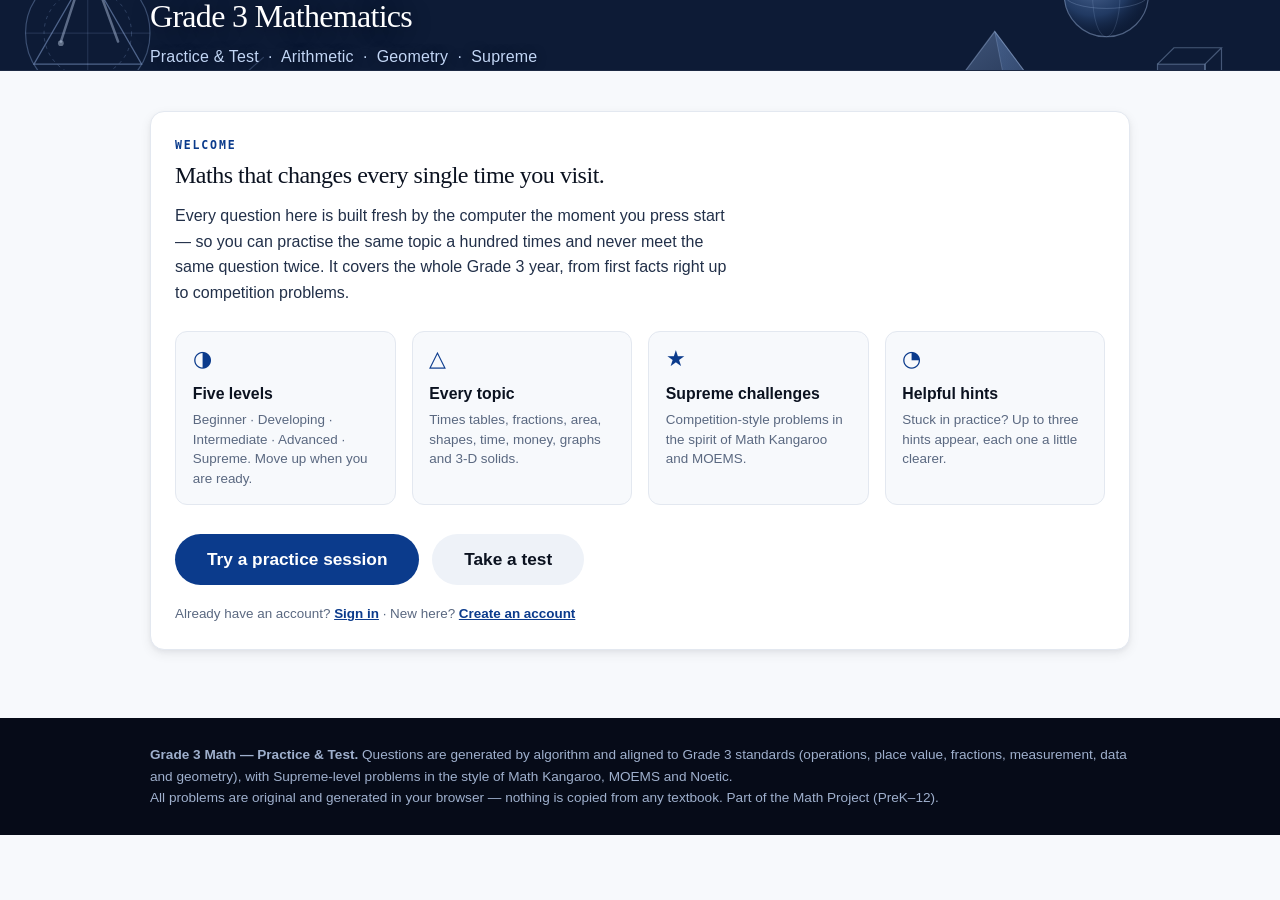
==== commit 46bf27cf: "Add welcome home page, guest gate, registration and OTP verification - Site now lands on a welcome p" ====
--- a/index.html
+++ b/index.html
@@ -12,7 +12,7 @@
 <meta property="og:description" content="Arithmetic, geometry and Supreme competition practice for Grade 3 — five levels, timed tests, unlimited fresh questions.">
 <meta property="og:url" content="https://mijicuet.github.io/">
 <meta name="theme-color" content="#060b18">
-<meta http-equiv="Content-Security-Policy" content="default-src 'none'; script-src 'sha256-EPm39IWe1J37QRTs8gdeJ2xX6mtn17eYWSoFT/UYYOE='; style-src 'sha256-owz0DuS86pd23T0xO7SU6NU3fCsIQOzRLbKUS6YdjDU='; img-src data:; base-uri 'none'; form-action 'none'; frame-ancestors 'none'; object-src 'none'; connect-src 'none'">
+<meta http-equiv="Content-Security-Policy" content="default-src 'none'; script-src 'sha256-lHszBobZ6iKREIjnxWHDEq2e4DyYlrPqKHKpPXBTC2A='; style-src 'sha256-acYyTBLBsgXTpefx9OSEw7oBtTe7oP0uvfNEe1NkgD4='; img-src data:; base-uri 'none'; form-action 'none'; frame-ancestors 'none'; object-src 'none'; connect-src 'none'">
 <meta name="referrer" content="no-referrer">
 <meta http-equiv="X-Content-Type-Options" content="nosniff">
 <meta name="format-detection" content="telephone=no">
@@ -45,6 +45,49 @@
 :focus-visible{outline:3px solid var(--cyan);outline-offset:3px;border-radius:4px}
 .skip-link{position:absolute;left:-9999px;background:var(--ink);color:#fff;padding:.7rem 1.1rem;z-index:99}
 .skip-link:focus{left:0}
+
+/* ---------- home / auth ---------- */
+.acctbar{display:flex;align-items:center;gap:.85rem;flex-wrap:wrap;justify-content:flex-end;
+  padding:.7rem 0 0;font-size:.86rem;color:var(--muted)}
+.acctbar .who{margin-right:auto}
+.linkbtn{background:none;border:0;color:var(--brand);font:inherit;font-weight:650;cursor:pointer;
+  padding:.2rem .1rem;text-decoration:underline;text-underline-offset:.18em}
+.linkbtn:hover{color:var(--brand-ink)}
+.kicker{font-family:var(--font-mono);font-size:.72rem;letter-spacing:.16em;text-transform:uppercase;
+  color:var(--brand);font-weight:650;margin-bottom:.5rem}
+.welcome{padding:clamp(1.6rem,1.2rem+1.6vw,2.6rem)}
+.wel-h{font-family:var(--font-display);font-weight:500;letter-spacing:-.02em;
+  font-size:clamp(1.5rem,1.2rem+1.5vw,2.15rem);line-height:1.14}
+.wel-h.sm{font-size:clamp(1.35rem,1.15rem+1vw,1.7rem)}
+.wel-lead{margin-top:.85rem;color:var(--ink-soft);font-size:clamp(1rem,.96rem+.25vw,1.1rem);
+  max-width:62ch}
+.feat{grid-template-columns:repeat(auto-fit,minmax(215px,1fr));margin-top:1.6rem}
+.fcard{border:1px solid var(--rule);border-radius:12px;padding:1rem 1.05rem;background:var(--surface)}
+.fcard b{display:block;margin:.45rem 0 .25rem;font-size:.99rem}
+.fcard small{color:var(--muted);font-size:.84rem;line-height:1.45;display:block}
+.fico{font-size:1.4rem;color:var(--brand);line-height:1}
+.cta{display:flex;gap:.8rem;flex-wrap:wrap;margin-top:1.8rem}
+.signin-line{margin-top:1.1rem}
+.signin-line a{color:var(--brand);font-weight:600}
+
+.formcard{max-width:820px}
+.formcard.narrow{max-width:520px}
+.fgrid{display:grid;grid-template-columns:repeat(auto-fit,minmax(240px,1fr));gap:0 1.1rem}
+.field .err,.err{color:var(--red);font-size:.8rem;font-style:normal;display:block;min-height:1em}
+.req{color:var(--red)}
+.check{display:flex;gap:.6rem;align-items:flex-start;margin:.5rem 0 .1rem;font-size:.9rem;
+  color:var(--ink-soft);line-height:1.5}
+.check input{width:18px;height:18px;margin-top:.15rem;flex:0 0 auto;accent-color:var(--brand)}
+.notice{background:#fffbeb;border-left:4px solid var(--amber);border-radius:8px;padding:.8rem 1rem;
+  font-size:.88rem;color:#78350f;margin:.4rem 0 1.1rem}
+.notice.demo{background:#eff6ff;border-left-color:var(--brand);color:#0b3b8c}
+.codepill{font-family:var(--font-mono);font-weight:700;background:#fff;border:1px solid var(--rule);
+  border-radius:7px;padding:.1rem .5rem;letter-spacing:.16em}
+.otpbox{font-family:var(--font-mono);font-size:1.7rem;letter-spacing:.55em;text-align:center;
+  padding:.65rem .5rem}
+.clockpill{font-family:var(--font-mono);font-weight:700;background:var(--surface-2);border-radius:7px;
+  padding:.12rem .55rem}
+.clockpill.warnpill{background:#fee2e2;color:var(--red)}
 
 /* masthead */
 .masthead{position:relative;overflow:hidden;background:#0d1b36;color:#fff;
@@ -292,9 +335,170 @@
 </header>
 
 <main id="app">
+<div class="wrap"><div class="acctbar" id="acctBar"></div></div>
+
+<!-- ================= HOME ================= -->
+<section class="section" id="home">
+  <div class="wrap">
+    <div class="card welcome">
+      <p class="kicker">Welcome</p>
+      <h2 class="wel-h">Maths that changes every single time you visit.</h2>
+      <p class="wel-lead">
+        Every question here is built fresh by the computer the moment you press start —
+        so you can practise the same topic a hundred times and never meet the same
+        question twice. It covers the whole Grade&nbsp;3 year, from first facts right up to
+        competition problems.
+      </p>
+
+      <div class="grid feat">
+        <div class="fcard"><span class="fico" aria-hidden="true">◑</span>
+          <b>Five levels</b>
+          <small>Beginner · Developing · Intermediate · Advanced · Supreme. Move up when you are ready.</small></div>
+        <div class="fcard"><span class="fico" aria-hidden="true">△</span>
+          <b>Every topic</b>
+          <small>Times tables, fractions, area, shapes, time, money, graphs and 3-D solids.</small></div>
+        <div class="fcard"><span class="fico" aria-hidden="true">★</span>
+          <b>Supreme challenges</b>
+          <small>Competition-style problems in the spirit of Math Kangaroo and MOEMS.</small></div>
+        <div class="fcard"><span class="fico" aria-hidden="true">◔</span>
+          <b>Helpful hints</b>
+          <small>Stuck in practice? Up to three hints appear, each one a little clearer.</small></div>
+      </div>
+
+      <div class="cta">
+        <button class="btn big" type="button" id="goPractice">Try a practice session</button>
+        <button class="btn sec big" type="button" id="goTest">Take a test</button>
+      </div>
+      <p class="help" id="guestNote"></p>
+
+      <p class="help signin-line">
+        Already have an account? <a href="#login" id="toLogin">Sign in</a> ·
+        New here? <a href="#register" id="toRegister">Create an account</a>
+      </p>
+    </div>
+  </div>
+</section>
+
+<!-- ================= REGISTER ================= -->
+<section class="section hide" id="register">
+  <div class="wrap">
+    <div class="card formcard">
+      <p class="kicker">Create an account</p>
+      <h2 class="wel-h sm">Register</h2>
+      <p class="help" id="regIntro">All fields marked <span class="req">*</span> are required.
+         A parent or guardian must give permission for a child to use this site.</p>
+
+      <div class="notice" id="modeNotice" hidden></div>
+
+      <form id="regForm" novalidate autocomplete="on">
+        <div class="fgrid">
+          <label class="field"><span>Student's full name <span class="req">*</span></span>
+            <input type="text" id="rName" name="student" autocomplete="name" maxlength="60" required>
+            <em class="err" id="eName"></em></label>
+
+          <label class="field"><span>Age <span class="req">*</span></span>
+            <input type="number" id="rAge" name="age" min="4" max="18" inputmode="numeric" required>
+            <em class="err" id="eAge"></em></label>
+
+          <label class="field"><span>Email address <span class="req">*</span></span>
+            <input type="email" id="rEmail" name="email" autocomplete="email" maxlength="120" required>
+            <em class="err" id="eEmail"></em></label>
+
+          <label class="field"><span>Phone number <span class="req">*</span></span>
+            <input type="tel" id="rPhone" name="phone" autocomplete="tel" maxlength="24" required>
+            <em class="err" id="ePhone"></em></label>
+
+          <label class="field"><span>Parent / guardian name <span class="req">*</span></span>
+            <input type="text" id="rGuardian" name="guardian" maxlength="60" required>
+            <em class="err" id="eGuardian"></em></label>
+
+          <label class="field"><span>Parent / guardian email <span class="req">*</span></span>
+            <input type="email" id="rGEmail" name="guardianEmail" maxlength="120" required>
+            <em class="err" id="eGEmail"></em></label>
+
+          <label class="field"><span>Password <span class="req">*</span></span>
+            <input type="password" id="rPass" name="password" autocomplete="new-password" required>
+            <em class="err" id="ePass"></em></label>
+
+          <label class="field"><span>Confirm password <span class="req">*</span></span>
+            <input type="password" id="rPass2" name="password2" autocomplete="new-password" required>
+            <em class="err" id="ePass2"></em></label>
+        </div>
+
+        <label class="check"><input type="checkbox" id="rConsent" required>
+          <span>I am the parent or legal guardian, and I give permission for this child to use
+                this site. <span class="req">*</span></span></label>
+        <em class="err" id="eConsent"></em>
+
+        <label class="check"><input type="checkbox" id="rTerms" required>
+          <span>I agree that the details above may be stored so progress can be saved.
+                <span class="req">*</span></span></label>
+        <em class="err" id="eTerms"></em>
+
+        <div class="btnrow" style="margin-top:1.3rem">
+          <button class="btn big" type="submit" id="regSubmit">Create account &amp; send code</button>
+          <button class="btn sec" type="button" data-go="home">Back</button>
+        </div>
+        <p class="help err" id="regError" role="alert"></p>
+      </form>
+    </div>
+  </div>
+</section>
+
+<!-- ================= OTP ================= -->
+<section class="section hide" id="verify">
+  <div class="wrap">
+    <div class="card formcard narrow">
+      <p class="kicker">Step 2 of 2</p>
+      <h2 class="wel-h sm">Check your email</h2>
+      <p class="help">We sent a 6-digit code to <b id="otpTo"></b>.
+         It is valid for <b>2 minutes</b>, then it is thrown away.</p>
+
+      <div class="notice demo" id="demoCode" hidden></div>
+
+      <label class="field" style="max-width:320px">
+        <span>Verification code <span class="req">*</span></span>
+        <input type="text" id="otpInput" inputmode="numeric" autocomplete="one-time-code"
+               maxlength="6" placeholder="000000" class="otpbox">
+      </label>
+      <p class="help"><span id="otpClock" class="clockpill">2:00</span> <span id="otpTries"></span></p>
+      <p class="help err" id="otpError" role="alert"></p>
+
+      <div class="btnrow" style="margin-top:1rem">
+        <button class="btn big" type="button" id="otpVerify">Verify</button>
+        <button class="btn sec" type="button" id="otpResend">Resend code</button>
+        <button class="btn sec" type="button" data-go="home">Cancel</button>
+      </div>
+    </div>
+  </div>
+</section>
+
+<!-- ================= LOGIN ================= -->
+<section class="section hide" id="login">
+  <div class="wrap">
+    <div class="card formcard narrow">
+      <p class="kicker">Welcome back</p>
+      <h2 class="wel-h sm">Sign in</h2>
+      <p class="help" id="loginWhy">Sign in to keep practising.</p>
+
+      <form id="loginForm" novalidate>
+        <label class="field"><span>Email address</span>
+          <input type="email" id="lEmail" autocomplete="email" required></label>
+        <label class="field"><span>Password</span>
+          <input type="password" id="lPass" autocomplete="current-password" required></label>
+        <p class="help err" id="loginError" role="alert"></p>
+        <div class="btnrow" style="margin-top:1rem">
+          <button class="btn big" type="submit">Sign in</button>
+          <button class="btn sec" type="button" data-go="register">Create an account</button>
+          <button class="btn sec" type="button" data-go="home">Back</button>
+        </div>
+      </form>
+    </div>
+  </div>
+</section>
 
 <!-- ================= SETUP ================= -->
-<section class="section" id="setup">
+<section class="section hide" id="setup">
   <div class="wrap">
     <div class="card">
       <h2 style="font-family:var(--font-display);font-weight:500;font-size:1.6rem">Set up your session</h2>
@@ -322,6 +526,7 @@
 
       <div class="btnrow" style="margin-top:1.7rem">
         <button class="btn big" id="startBtn" type="button">Start ▶</button>
+        <button class="btn sec" type="button" data-go="home">Back to home</button>
       </div>
       <p class="help" id="setupHelp" style="margin-top:.9rem"></p>
     </div>
@@ -1570,6 +1775,197 @@
           total:GEN.length+EXTRAGEN.length+GEOGEN.length+OLYGEN.length+MULTIGEN.length};
 }
 
+const AUTH_CFG = {
+  /* Paste a Supabase project here to switch on real accounts + real OTP email.
+     Leave blank to run in local demo mode.                                   */
+  supabaseUrl:  "",
+  supabaseKey:  "",
+  otpTtlSec:    120,     // hold the code for 2 minutes, then discard
+  otpMaxTries:  5,
+  resendWaitSec:30,
+  guestSessions:1        // free goes before registration is required
+};
+
+const AUTH_MODE = (AUTH_CFG.supabaseUrl && AUTH_CFG.supabaseKey) ? "supabase" : "demo";
+
+/* ---------- small crypto helpers (WebCrypto, no libraries) ---------- */
+async function sha256Hex(str){
+  const buf = await crypto.subtle.digest("SHA-256", new TextEncoder().encode(str));
+  return [...new Uint8Array(buf)].map(b=>b.toString(16).padStart(2,"0")).join("");
+}
+function randomHex(bytes){
+  const a = new Uint8Array(bytes); crypto.getRandomValues(a);
+  return [...a].map(b=>b.toString(16).padStart(2,"0")).join("");
+}
+/* PBKDF2 so a stored password is never recoverable from the record */
+async function hashPassword(pw, saltHex){
+  const salt = saltHex || randomHex(16);
+  const key = await crypto.subtle.importKey("raw", new TextEncoder().encode(pw),
+                                            "PBKDF2", false, ["deriveBits"]);
+  const bits = await crypto.subtle.deriveBits(
+    {name:"PBKDF2", salt:new TextEncoder().encode(salt), iterations:150000, hash:"SHA-256"},
+    key, 256);
+  const hex = [...new Uint8Array(bits)].map(b=>b.toString(16).padStart(2,"0")).join("");
+  return {salt:salt, hash:hex};
+}
+function timingSafeEqual(a,b){
+  if(typeof a!=="string"||typeof b!=="string"||a.length!==b.length) return false;
+  let diff=0; for(let i=0;i<a.length;i++) diff |= a.charCodeAt(i)^b.charCodeAt(i);
+  return diff===0;
+}
+
+/* ---------- storage ---------- */
+const STORE_KEY = "g3m.accounts.v1";
+const SESSION_KEY = "g3m.session.v1";
+const GUEST_KEY = "g3m.guest.v1";
+
+function readJSON(k, fallback){
+  try{ const v=localStorage.getItem(k); return v?JSON.parse(v):fallback; }catch(e){ return fallback; }
+}
+function writeJSON(k,v){ try{ localStorage.setItem(k, JSON.stringify(v)); }catch(e){} }
+
+const Accounts = {
+  all(){ return readJSON(STORE_KEY, {}); },
+  find(email){ return this.all()[String(email||"").toLowerCase().trim()] || null; },
+  save(rec){ const a=this.all(); a[rec.email]=rec; writeJSON(STORE_KEY,a); },
+};
+
+const Session = {
+  get(){ return readJSON(SESSION_KEY, null); },
+  start(email,name){ writeJSON(SESSION_KEY,{email:email,name:name,at:Date.now()}); },
+  end(){ try{ localStorage.removeItem(SESSION_KEY); }catch(e){} },
+  isSignedIn(){ const s=this.get(); return !!(s && s.email); }
+};
+
+const Guest = {
+  used(){ return readJSON(GUEST_KEY,{n:0}).n; },
+  consume(){ const g=readJSON(GUEST_KEY,{n:0}); g.n=(g.n||0)+1; writeJSON(GUEST_KEY,g); },
+  remaining(){ return Math.max(0, AUTH_CFG.guestSessions - this.used()); }
+};
+
+/* ---------- mail transport (the one piece that needs a server) ---------- */
+const MAIL = {
+  /* Returns {delivered:boolean, shownCode:string|null}.
+     demo      → nothing is sent; the code is displayed so the flow is testable
+     supabase  → Supabase Auth emails a one-time code for you                */
+  async send(email, code){
+    if(AUTH_MODE === "supabase"){
+      const r = await fetch(AUTH_CFG.supabaseUrl + "/auth/v1/otp", {
+        method:"POST",
+        headers:{ "Content-Type":"application/json", "apikey":AUTH_CFG.supabaseKey },
+        body: JSON.stringify({ email: email, create_user: true })
+      });
+      if(!r.ok) throw new Error("Could not send the verification email.");
+      return { delivered:true, shownCode:null };
+    }
+    return { delivered:false, shownCode:code };   // demo: reveal on screen
+  }
+};
+
+/* ---------- OTP engine ---------- */
+const OTP = {
+  _state: null,          // {email, hash, expires, tries, sentAt}
+  _timer: null,
+
+  active(){ return !!(this._state && Date.now() < this._state.expires); },
+  secondsLeft(){ return this._state ? Math.max(0, Math.ceil((this._state.expires-Date.now())/1000)) : 0; },
+  canResend(){ return !this._state || (Date.now()-this._state.sentAt)/1000 >= AUTH_CFG.resendWaitSec; },
+  resendIn(){ return this._state ? Math.max(0, Math.ceil(AUTH_CFG.resendWaitSec-(Date.now()-this._state.sentAt)/1000)) : 0; },
+
+  /* generate → hash → hold for the TTL → hand the plain code to the mailer only */
+  async issue(email){
+    const n = new Uint32Array(1); crypto.getRandomValues(n);
+    const code = String(n[0] % 1000000).padStart(6,"0");
+    this._state = {
+      email: String(email).toLowerCase().trim(),
+      hash: await sha256Hex(code + "|" + email.toLowerCase().trim()),
+      expires: Date.now() + AUTH_CFG.otpTtlSec*1000,
+      tries: 0,
+      sentAt: Date.now()
+    };
+    this.scheduleDiscard();
+    let out;
+    try { out = await MAIL.send(this._state.email, code); }
+    catch(e){ this.discard(); throw e; }
+    return out;                       // plain code is not retained anywhere here
+  },
+
+  scheduleDiscard(){
+    clearTimeout(this._timer);
+    this._timer = setTimeout(()=>{ this.discard(); if(typeof onOtpExpired==="function") onOtpExpired(); },
+                             AUTH_CFG.otpTtlSec*1000 + 50);
+  },
+  discard(){ this._state = null; clearTimeout(this._timer); this._timer=null; },
+
+  /* → {ok:true} | {ok:false, reason:'expired'|'locked'|'mismatch', left:n} */
+  async verify(code){
+    if(!this.active()){ this.discard(); return {ok:false, reason:"expired"}; }
+    if(this._state.tries >= AUTH_CFG.otpMaxTries){ this.discard(); return {ok:false, reason:"locked"}; }
+    this._state.tries++;
+    const h = await sha256Hex(String(code).trim() + "|" + this._state.email);
+    if(timingSafeEqual(h, this._state.hash)){
+      const email = this._state.email;
+      this.discard();                                  // single use
+      return {ok:true, email:email};
+    }
+    const left = AUTH_CFG.otpMaxTries - this._state.tries;
+    if(left<=0){ this.discard(); return {ok:false, reason:"locked"}; }
+    return {ok:false, reason:"mismatch", left:left};
+  }
+};
+
+/* ---------- validation ---------- */
+const V = {
+  name(v){ v=String(v||"").trim();
+    return v.length>=2 && v.length<=60 && /^[\p{L}\p{M}'’.\- ]+$/u.test(v)
+      ? "" : "Please enter a name (letters, 2–60 characters)."; },
+  age(v){ const n=Number(v);
+    return Number.isInteger(n) && n>=4 && n<=18 ? "" : "Age must be a whole number between 4 and 18."; },
+  email(v){ v=String(v||"").trim();
+    return /^[^\s@]+@[^\s@]+\.[a-z]{2,}$/i.test(v) && v.length<=120
+      ? "" : "Please enter a valid email address."; },
+  phone(v){ const d=String(v||"").replace(/[^\d]/g,"");
+    return d.length>=7 && d.length<=15 ? "" : "Please enter a valid phone number (7–15 digits)."; },
+  password(v){ v=String(v||"");
+    if(v.length<8) return "Password must be at least 8 characters.";
+    if(!/[A-Za-z]/.test(v)||!/\d/.test(v)) return "Password must include a letter and a number.";
+    if(v.length>128) return "Password is too long.";
+    return ""; },
+  match(a,b){ return a===b ? "" : "The two passwords do not match."; },
+  checked(v){ return v ? "" : "This is required to continue."; }
+};
+
+/* ---------- registration / login ---------- */
+async function registerAccount(d){
+  const email = d.email.toLowerCase().trim();
+  if(Accounts.find(email)) throw new Error("An account already exists for that email. Please sign in.");
+  const pw = await hashPassword(d.password);
+  Accounts.save({
+    email: email,
+    student: d.student, age: Number(d.age),
+    guardian: d.guardian, guardianEmail: (d.guardianEmail||"").toLowerCase().trim(),
+    phone: d.phone,
+    consent: !!d.consent, terms: !!d.terms,
+    salt: pw.salt, hash: pw.hash,
+    verified: false,
+    createdAt: new Date().toISOString()
+  });
+  return email;
+}
+async function markVerified(email){
+  const rec = Accounts.find(email);
+  if(rec){ rec.verified = true; Accounts.save(rec); }
+}
+async function signIn(email, password){
+  const rec = Accounts.find(email);
+  if(!rec) throw new Error("No account found for that email.");
+  if(!rec.verified) throw new Error("Please verify your email address first.");
+  const pw = await hashPassword(password, rec.salt);
+  if(!timingSafeEqual(pw.hash, rec.hash)) throw new Error("Incorrect email or password.");
+  Session.start(rec.email, rec.student);
+  return rec;
+}
+
 /* =======================================================================
    APP
    ======================================================================= */
@@ -1671,8 +2067,7 @@
   }
   resetArrays(QS.length);
   cur=0; nRight=0; nDone=0;
-  $("setup").classList.add("hide"); $("results").classList.add("hide");
-  $("runner").classList.remove("hide");
+  show("runner");
   $("rWho").textContent=name;
   startClock(); buildPalette(); render();
   window.scrollTo(0,0);
@@ -1946,7 +2341,7 @@
     '<table class="bd"><tr><th>Topic</th><th>Score</th><th>%</th></tr>'+rows+'</table>';
 
   h+='<div class="btnrow" style="margin-top:1.6rem">'+
-     '<button class="btn" type="button" onclick="location.reload()">New session 🔄</button>'+
+     '<button class="btn" type="button" data-go="home">New session 🔄</button>'+
      '<button class="btn sec" type="button" id="revBtn">Show / hide review</button>'+
      '<button class="btn sec" type="button" onclick="window.print()">Print</button></div>';
 
@@ -1971,9 +2366,218 @@
 
   $("resultCard").innerHTML=h;
   $("revBtn").onclick=()=>$("rev").classList.toggle("hide");
-  $("runner").classList.add("hide"); $("results").classList.remove("hide");
+  show("results");
+  if(!Session.isSignedIn()){          // a guest has now spent their free go
+    Guest.consume();
+    const gate=document.createElement("div");
+    gate.className="notice";
+    gate.innerHTML="<b>That was your free guest session.</b> Create a free account to keep "+
+                   "practising and to save your progress. "+
+                   "<button class='linkbtn' type='button' data-go='register'>Register</button> or "+
+                   "<button class='linkbtn' type='button' data-go='login'>sign in</button>.";
+    $("resultCard").prepend(gate);
+  }
   window.scrollTo(0,0);
 }
+
+/* =======================================================================
+   ROUTER · HOME · REGISTRATION · OTP · SIGN-IN · GUEST GATE
+   ======================================================================= */
+const VIEWS = ["home","register","verify","login","setup","runner","results"];
+let pendingMode = null;        // "practice" | "test" chosen before the gate
+
+function show(view){
+  VIEWS.forEach(v=>{ const el=$(v); if(el) el.classList.toggle("hide", v!==view); });
+  const bar=$("acctBar"); if(bar) bar.classList.toggle("hide", view==="runner");
+  window.scrollTo(0,0);
+  paintAccountBar();
+}
+function go(view){ location.hash = "#"+view; }
+
+window.addEventListener("hashchange", route);
+function route(){
+  const v=(location.hash||"#home").slice(1);
+  if(v==="setup"  && !canStartSession()) return go("login");
+  if(VIEWS.indexOf(v)===-1) return show("home");
+  if(v==="runner"||v==="results") return;       // driven by the app, not the URL
+  show(v);
+  if(v==="home") paintGuestNote();
+}
+
+/* ---------- account bar ---------- */
+function paintAccountBar(){
+  const bar=$("acctBar"); if(!bar) return;
+  const s=Session.get();
+  bar.innerHTML = s
+    ? '<span class="who">Signed in as <b>'+esc(s.name||s.email)+'</b></span>'+
+      '<button class="linkbtn" type="button" id="signOut">Sign out</button>'
+    : '<span class="who">Browsing as a guest</span>'+
+      '<button class="linkbtn" type="button" data-go="login">Sign in</button>'+
+      '<button class="linkbtn" type="button" data-go="register">Register</button>';
+  const so=$("signOut");
+  if(so) so.onclick=()=>{ Session.end(); paintAccountBar(); paintGuestNote(); go("home"); };
+}
+function paintGuestNote(){
+  const n=$("guestNote"); if(!n) return;
+  if(Session.isSignedIn()){ n.textContent="You are signed in — practise as much as you like."; return; }
+  const left=Guest.remaining();
+  n.textContent = left>0
+    ? "You can try "+left+" free session as a guest. After that, a free account keeps your progress."
+    : "You have used your free guest session. Please sign in or register to carry on.";
+}
+
+/* ---------- the gate ---------- */
+function canStartSession(){ return Session.isSignedIn() || Guest.remaining()>0; }
+function requestSession(kind){
+  pendingMode = kind;
+  if(!canStartSession()){
+    const w=$("loginWhy");
+    if(w) w.textContent="You have used your free guest session. Sign in, or create a free account, to keep going.";
+    return go("login");
+  }
+  mode = kind;
+  [...$("modeGrid").children].forEach(c=>c.setAttribute("aria-pressed",String(c.dataset.k===kind)));
+  refreshSetup();
+  go("setup");
+}
+
+/* ---------- home ---------- */
+$("goPractice").onclick = ()=>requestSession("practice");
+$("goTest").onclick     = ()=>requestSession("test");
+
+document.addEventListener("click", e=>{
+  const b=e.target.closest("[data-go]"); if(!b) return;
+  e.preventDefault(); go(b.dataset.go);
+});
+
+/* ---------- registration ---------- */
+function setErr(id,msg){ const el=$(id); if(el) el.textContent=msg||""; return !msg; }
+
+function readRegForm(){
+  return {
+    student:$("rName").value, age:$("rAge").value, email:$("rEmail").value,
+    phone:$("rPhone").value, guardian:$("rGuardian").value, guardianEmail:$("rGEmail").value,
+    password:$("rPass").value, password2:$("rPass2").value,
+    consent:$("rConsent").checked, terms:$("rTerms").checked
+  };
+}
+function validateReg(d){
+  let ok=true;
+  ok &= setErr("eName",     V.name(d.student));
+  ok &= setErr("eAge",      V.age(d.age));
+  ok &= setErr("eEmail",    V.email(d.email));
+  ok &= setErr("ePhone",    V.phone(d.phone));
+  ok &= setErr("eGuardian", V.name(d.guardian));
+  ok &= setErr("eGEmail",   V.email(d.guardianEmail));
+  ok &= setErr("ePass",     V.password(d.password));
+  ok &= setErr("ePass2",    V.match(d.password, d.password2));
+  ok &= setErr("eConsent",  V.checked(d.consent));
+  ok &= setErr("eTerms",    V.checked(d.terms));
+  return !!ok;
+}
+
+$("regForm").addEventListener("submit", async e=>{
+  e.preventDefault();
+  $("regError").textContent="";
+  const d=readRegForm();
+  if(!validateReg(d)) return;
+  const btn=$("regSubmit"); btn.disabled=true; btn.textContent="Sending code…";
+  try{
+    await registerAccount(d);
+    await startOtp(d.email.toLowerCase().trim());
+    go("verify");
+  }catch(err){
+    $("regError").textContent = err && err.message ? err.message : "Something went wrong.";
+  }finally{
+    btn.disabled=false; btn.textContent="Create account & send code";
+  }
+});
+
+/* ---------- OTP screen ---------- */
+let otpTick=null;
+function onOtpExpired(){ paintOtpClock(); $("otpError").textContent="That code has expired. Please request a new one."; }
+
+async function startOtp(email){
+  $("otpTo").textContent = email;
+  $("otpError").textContent = "";
+  $("otpInput").value = "";
+  const res = await OTP.issue(email);
+  const box=$("demoCode");
+  if(res.shownCode){
+    box.hidden=false;
+    box.innerHTML = "<b>Demo mode — no email was sent.</b> Your code is "+
+                    "<span class='codepill'>"+esc(res.shownCode)+"</span>. "+
+                    "Connect a mail service to deliver this to a real inbox.";
+  } else { box.hidden=true; }
+  paintOtpClock();
+  clearInterval(otpTick);
+  otpTick=setInterval(paintOtpClock,500);
+}
+function paintOtpClock(){
+  const c=$("otpClock"), r=$("otpResend");
+  if(!c) return;
+  const s=OTP.secondsLeft();
+  c.textContent = Math.floor(s/60)+":"+String(s%60).padStart(2,"0");
+  c.classList.toggle("warnpill", s<=30);
+  if(!OTP.active()) c.textContent="expired";
+  if(r) { r.disabled = !OTP.canResend();
+          r.textContent = OTP.canResend() ? "Resend code" : "Resend in "+OTP.resendIn()+"s"; }
+}
+$("otpVerify").onclick = async ()=>{
+  const code=$("otpInput").value.replace(/\D/g,"");
+  $("otpError").textContent="";
+  if(code.length!==6){ $("otpError").textContent="Please enter all six digits."; return; }
+  const r = await OTP.verify(code);
+  if(r.ok){
+    clearInterval(otpTick);
+    await markVerified(r.email);
+    const rec=Accounts.find(r.email);
+    Session.start(r.email, rec?rec.student:"");
+    $("otpError").textContent="";
+    if(pendingMode) requestSession(pendingMode); else go("home");
+    return;
+  }
+  if(r.reason==="expired") $("otpError").textContent="That code has expired. Please request a new one.";
+  else if(r.reason==="locked") $("otpError").textContent="Too many attempts. Please request a new code.";
+  else $("otpError").textContent="That code is not right. "+r.left+" attempt"+(r.left===1?"":"s")+" left.";
+  paintOtpClock();
+};
+$("otpResend").onclick = async ()=>{
+  if(!OTP.canResend()) return;
+  const email=$("otpTo").textContent;
+  try{ await startOtp(email); $("otpError").textContent=""; }
+  catch(e){ $("otpError").textContent="Could not send the code. Please try again."; }
+};
+$("otpInput").addEventListener("keydown", e=>{ if(e.key==="Enter"){ e.preventDefault(); $("otpVerify").click(); }});
+
+/* ---------- sign in ---------- */
+$("loginForm").addEventListener("submit", async e=>{
+  e.preventDefault();
+  $("loginError").textContent="";
+  try{
+    await signIn($("lEmail").value, $("lPass").value);
+    paintAccountBar();
+    if(pendingMode) requestSession(pendingMode); else go("home");
+  }catch(err){
+    $("loginError").textContent = err && err.message ? err.message : "Could not sign in.";
+  }
+});
+
+/* ---------- demo-mode banner ---------- */
+(function noticeMode(){
+  const n=$("modeNotice"); if(!n) return;
+  if(AUTH_MODE==="demo"){
+    n.hidden=false;
+    n.innerHTML = "<b>Demo mode.</b> Accounts are kept only in this browser and the "+
+                  "verification code is shown on screen instead of emailed. "+
+                  "See <code>README.md</code> to connect a real mail service and database.";
+  }
+})();
+
+/* ---------- boot ---------- */
+paintAccountBar();
+paintGuestNote();
+route();
 </script>
 </body>
-</html>
+</html>
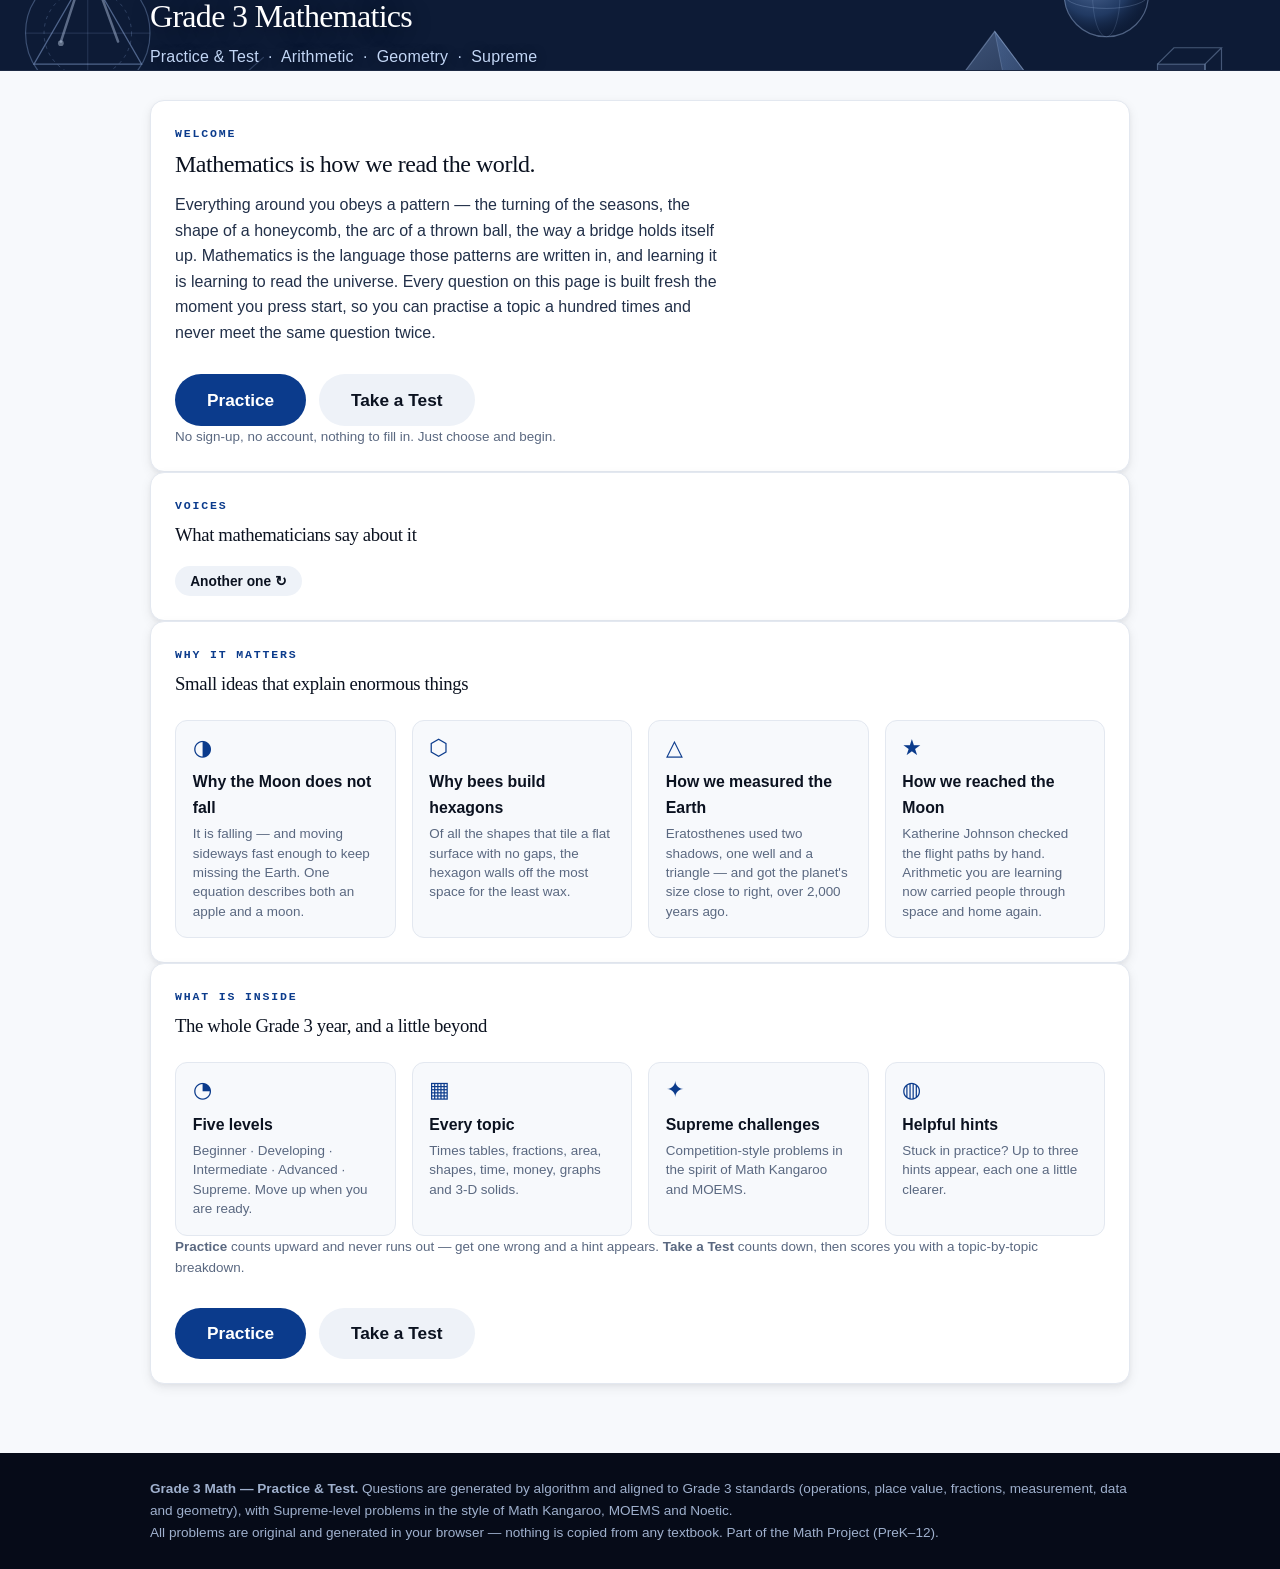
==== commit 17687306: "Remove accounts entirely; welcome page now leads with mathematicians The whole registration apparatu" ====
--- a/index.html
+++ b/index.html
@@ -12,7 +12,7 @@
 <meta property="og:description" content="Arithmetic, geometry and Supreme competition practice for Grade 3 — five levels, timed tests, unlimited fresh questions.">
 <meta property="og:url" content="https://mijicuet.github.io/">
 <meta name="theme-color" content="#060b18">
-<meta http-equiv="Content-Security-Policy" content="default-src 'none'; script-src 'sha256-lHszBobZ6iKREIjnxWHDEq2e4DyYlrPqKHKpPXBTC2A='; style-src 'sha256-acYyTBLBsgXTpefx9OSEw7oBtTe7oP0uvfNEe1NkgD4='; img-src data:; base-uri 'none'; form-action 'none'; frame-ancestors 'none'; object-src 'none'; connect-src 'none'">
+<meta http-equiv="Content-Security-Policy" content="default-src 'none'; script-src 'sha256-1u+qn1QJdMBP/fFC5QzyfvdZRfuLsr2Sq7mrBg/UTBI='; style-src 'sha256-y44tMwoJ5vzhiN+ce1w2q/8ZzzzFNAaqt+NHMsq1bGg='; img-src data:; base-uri 'none'; form-action 'none'; frame-ancestors 'none'; object-src 'none'; connect-src 'none'">
 <meta name="referrer" content="no-referrer">
 <meta http-equiv="X-Content-Type-Options" content="nosniff">
 <meta name="format-detection" content="telephone=no">
@@ -46,13 +46,7 @@
 .skip-link{position:absolute;left:-9999px;background:var(--ink);color:#fff;padding:.7rem 1.1rem;z-index:99}
 .skip-link:focus{left:0}
 
-/* ---------- home / auth ---------- */
-.acctbar{display:flex;align-items:center;gap:.85rem;flex-wrap:wrap;justify-content:flex-end;
-  padding:.7rem 0 0;font-size:.86rem;color:var(--muted)}
-.acctbar .who{margin-right:auto}
-.linkbtn{background:none;border:0;color:var(--brand);font:inherit;font-weight:650;cursor:pointer;
-  padding:.2rem .1rem;text-decoration:underline;text-underline-offset:.18em}
-.linkbtn:hover{color:var(--brand-ink)}
+/* ---------- home ---------- */
 .kicker{font-family:var(--font-mono);font-size:.72rem;letter-spacing:.16em;text-transform:uppercase;
   color:var(--brand);font-weight:650;margin-bottom:.5rem}
 .welcome{padding:clamp(1.6rem,1.2rem+1.6vw,2.6rem)}
@@ -67,27 +61,14 @@
 .fcard small{color:var(--muted);font-size:.84rem;line-height:1.45;display:block}
 .fico{font-size:1.4rem;color:var(--brand);line-height:1}
 .cta{display:flex;gap:.8rem;flex-wrap:wrap;margin-top:1.8rem}
-.signin-line{margin-top:1.1rem}
-.signin-line a{color:var(--brand);font-weight:600}
-
-.formcard{max-width:820px}
-.formcard.narrow{max-width:520px}
-.fgrid{display:grid;grid-template-columns:repeat(auto-fit,minmax(240px,1fr));gap:0 1.1rem}
-.field .err,.err{color:var(--red);font-size:.8rem;font-style:normal;display:block;min-height:1em}
-.req{color:var(--red)}
-.check{display:flex;gap:.6rem;align-items:flex-start;margin:.5rem 0 .1rem;font-size:.9rem;
-  color:var(--ink-soft);line-height:1.5}
-.check input{width:18px;height:18px;margin-top:.15rem;flex:0 0 auto;accent-color:var(--brand)}
-.notice{background:#fffbeb;border-left:4px solid var(--amber);border-radius:8px;padding:.8rem 1rem;
-  font-size:.88rem;color:#78350f;margin:.4rem 0 1.1rem}
-.notice.demo{background:#eff6ff;border-left-color:var(--brand);color:#0b3b8c}
-.codepill{font-family:var(--font-mono);font-weight:700;background:#fff;border:1px solid var(--rule);
-  border-radius:7px;padding:.1rem .5rem;letter-spacing:.16em}
-.otpbox{font-family:var(--font-mono);font-size:1.7rem;letter-spacing:.55em;text-align:center;
-  padding:.65rem .5rem}
-.clockpill{font-family:var(--font-mono);font-weight:700;background:var(--surface-2);border-radius:7px;
-  padding:.12rem .55rem}
-.clockpill.warnpill{background:#fee2e2;color:var(--red)}
+.quotecard{background:linear-gradient(180deg,#f8fafc,#fff)}
+.bigquote{margin:1.1rem 0 1.3rem;padding:0 0 0 1.15rem;border-left:4px solid var(--brand)}
+.q-text{font-family:var(--font-display);font-weight:400;font-style:italic;
+  font-size:clamp(1.05rem,.98rem+.55vw,1.35rem);line-height:1.5;color:var(--ink);max-width:60ch}
+.q-by{margin-top:.85rem;font-size:.9rem;font-weight:650;color:var(--brand-ink)}
+.q-note{display:block;font-weight:400;font-size:.8rem;color:var(--muted);margin-top:.2rem}
+.btn.sm{padding:.45rem .95rem;font-size:.86rem}
+.opt{font-weight:400;color:var(--muted);text-transform:none;letter-spacing:0}
 
 /* masthead */
 .masthead{position:relative;overflow:hidden;background:#0d1b36;color:#fff;
@@ -335,165 +316,97 @@
 </header>
 
 <main id="app">
-<div class="wrap"><div class="acctbar" id="acctBar"></div></div>
-
 <!-- ================= HOME ================= -->
 <section class="section" id="home">
   <div class="wrap">
+
     <div class="card welcome">
       <p class="kicker">Welcome</p>
-      <h2 class="wel-h">Maths that changes every single time you visit.</h2>
+      <h2 class="wel-h">Mathematics is how we read the world.</h2>
       <p class="wel-lead">
-        Every question here is built fresh by the computer the moment you press start —
-        so you can practise the same topic a hundred times and never meet the same
-        question twice. It covers the whole Grade&nbsp;3 year, from first facts right up to
-        competition problems.
+        Everything around you obeys a pattern — the turning of the seasons, the shape of a
+        honeycomb, the arc of a thrown ball, the way a bridge holds itself up. Mathematics is
+        the language those patterns are written in, and learning it is learning to read the
+        universe. Every question on this page is built fresh the moment you press start, so
+        you can practise a topic a hundred times and never meet the same question twice.
       </p>
 
+      <div class="cta">
+        <button class="btn big" type="button" id="goPractice">Practice</button>
+        <button class="btn sec big" type="button" id="goTest">Take a Test</button>
+      </div>
+      <p class="help">No sign-up, no account, nothing to fill in. Just choose and begin.</p>
+    </div>
+
+    <!-- ---------- voices ---------- -->
+    <div class="card quotecard">
+      <p class="kicker">Voices</p>
+      <h3 class="wel-h sm">What mathematicians say about it</h3>
+      <blockquote class="bigquote" id="bigQuote">
+        <p class="q-text" id="qText"></p>
+        <footer class="q-by"><span id="qWho"></span><span class="q-note" id="qNote"></span></footer>
+      </blockquote>
+      <div class="btnrow">
+        <button class="btn sec sm" type="button" id="qNext">Another one ↻</button>
+      </div>
+    </div>
+
+    <!-- ---------- what maths explains ---------- -->
+    <div class="card">
+      <p class="kicker">Why it matters</p>
+      <h3 class="wel-h sm">Small ideas that explain enormous things</h3>
       <div class="grid feat">
         <div class="fcard"><span class="fico" aria-hidden="true">◑</span>
-          <b>Five levels</b>
-          <small>Beginner · Developing · Intermediate · Advanced · Supreme. Move up when you are ready.</small></div>
+          <b>Why the Moon does not fall</b>
+          <small>It is falling — and moving sideways fast enough to keep missing the Earth.
+            One equation describes both an apple and a moon.</small></div>
+        <div class="fcard"><span class="fico" aria-hidden="true">⬡</span>
+          <b>Why bees build hexagons</b>
+          <small>Of all the shapes that tile a flat surface with no gaps, the hexagon walls
+            off the most space for the least wax.</small></div>
         <div class="fcard"><span class="fico" aria-hidden="true">△</span>
-          <b>Every topic</b>
-          <small>Times tables, fractions, area, shapes, time, money, graphs and 3-D solids.</small></div>
+          <b>How we measured the Earth</b>
+          <small>Eratosthenes used two shadows, one well and a triangle — and got the
+            planet's size close to right, over 2,000 years ago.</small></div>
         <div class="fcard"><span class="fico" aria-hidden="true">★</span>
-          <b>Supreme challenges</b>
-          <small>Competition-style problems in the spirit of Math Kangaroo and MOEMS.</small></div>
-        <div class="fcard"><span class="fico" aria-hidden="true">◔</span>
-          <b>Helpful hints</b>
-          <small>Stuck in practice? Up to three hints appear, each one a little clearer.</small></div>
-      </div>
-
-      <div class="cta">
-        <button class="btn big" type="button" id="goPractice">Try a practice session</button>
-        <button class="btn sec big" type="button" id="goTest">Take a test</button>
-      </div>
-      <p class="help" id="guestNote"></p>
-
-      <p class="help signin-line">
-        Already have an account? <a href="#login" id="toLogin">Sign in</a> ·
-        New here? <a href="#register" id="toRegister">Create an account</a>
-      </p>
-    </div>
-  </div>
-</section>
-
-<!-- ================= REGISTER ================= -->
-<section class="section hide" id="register">
-  <div class="wrap">
-    <div class="card formcard">
-      <p class="kicker">Create an account</p>
-      <h2 class="wel-h sm">Register</h2>
-      <p class="help" id="regIntro">All fields marked <span class="req">*</span> are required.
-         A parent or guardian must give permission for a child to use this site.</p>
-
-      <div class="notice" id="modeNotice" hidden></div>
-
-      <form id="regForm" novalidate autocomplete="on">
-        <div class="fgrid">
-          <label class="field"><span>Student's full name <span class="req">*</span></span>
-            <input type="text" id="rName" name="student" autocomplete="name" maxlength="60" required>
-            <em class="err" id="eName"></em></label>
-
-          <label class="field"><span>Age <span class="req">*</span></span>
-            <input type="number" id="rAge" name="age" min="4" max="18" inputmode="numeric" required>
-            <em class="err" id="eAge"></em></label>
-
-          <label class="field"><span>Email address <span class="req">*</span></span>
-            <input type="email" id="rEmail" name="email" autocomplete="email" maxlength="120" required>
-            <em class="err" id="eEmail"></em></label>
-
-          <label class="field"><span>Phone number <span class="req">*</span></span>
-            <input type="tel" id="rPhone" name="phone" autocomplete="tel" maxlength="24" required>
-            <em class="err" id="ePhone"></em></label>
-
-          <label class="field"><span>Parent / guardian name <span class="req">*</span></span>
-            <input type="text" id="rGuardian" name="guardian" maxlength="60" required>
-            <em class="err" id="eGuardian"></em></label>
-
-          <label class="field"><span>Parent / guardian email <span class="req">*</span></span>
-            <input type="email" id="rGEmail" name="guardianEmail" maxlength="120" required>
-            <em class="err" id="eGEmail"></em></label>
-
-          <label class="field"><span>Password <span class="req">*</span></span>
-            <input type="password" id="rPass" name="password" autocomplete="new-password" required>
-            <em class="err" id="ePass"></em></label>
-
-          <label class="field"><span>Confirm password <span class="req">*</span></span>
-            <input type="password" id="rPass2" name="password2" autocomplete="new-password" required>
-            <em class="err" id="ePass2"></em></label>
-        </div>
-
-        <label class="check"><input type="checkbox" id="rConsent" required>
-          <span>I am the parent or legal guardian, and I give permission for this child to use
-                this site. <span class="req">*</span></span></label>
-        <em class="err" id="eConsent"></em>
-
-        <label class="check"><input type="checkbox" id="rTerms" required>
-          <span>I agree that the details above may be stored so progress can be saved.
-                <span class="req">*</span></span></label>
-        <em class="err" id="eTerms"></em>
-
-        <div class="btnrow" style="margin-top:1.3rem">
-          <button class="btn big" type="submit" id="regSubmit">Create account &amp; send code</button>
-          <button class="btn sec" type="button" data-go="home">Back</button>
-        </div>
-        <p class="help err" id="regError" role="alert"></p>
-      </form>
-    </div>
-  </div>
-</section>
-
-<!-- ================= OTP ================= -->
-<section class="section hide" id="verify">
-  <div class="wrap">
-    <div class="card formcard narrow">
-      <p class="kicker">Step 2 of 2</p>
-      <h2 class="wel-h sm">Check your email</h2>
-      <p class="help">We sent a 6-digit code to <b id="otpTo"></b>.
-         It is valid for <b>2 minutes</b>, then it is thrown away.</p>
-
-      <div class="notice demo" id="demoCode" hidden></div>
-
-      <label class="field" style="max-width:320px">
-        <span>Verification code <span class="req">*</span></span>
-        <input type="text" id="otpInput" inputmode="numeric" autocomplete="one-time-code"
-               maxlength="6" placeholder="000000" class="otpbox">
-      </label>
-      <p class="help"><span id="otpClock" class="clockpill">2:00</span> <span id="otpTries"></span></p>
-      <p class="help err" id="otpError" role="alert"></p>
-
-      <div class="btnrow" style="margin-top:1rem">
-        <button class="btn big" type="button" id="otpVerify">Verify</button>
-        <button class="btn sec" type="button" id="otpResend">Resend code</button>
-        <button class="btn sec" type="button" data-go="home">Cancel</button>
+          <b>How we reached the Moon</b>
+          <small>Katherine Johnson checked the flight paths by hand. Arithmetic you are
+            learning now carried people through space and home again.</small></div>
       </div>
     </div>
-  </div>
-</section>
-
-<!-- ================= LOGIN ================= -->
-<section class="section hide" id="login">
-  <div class="wrap">
-    <div class="card formcard narrow">
-      <p class="kicker">Welcome back</p>
-      <h2 class="wel-h sm">Sign in</h2>
-      <p class="help" id="loginWhy">Sign in to keep practising.</p>
-
-      <form id="loginForm" novalidate>
-        <label class="field"><span>Email address</span>
-          <input type="email" id="lEmail" autocomplete="email" required></label>
-        <label class="field"><span>Password</span>
-          <input type="password" id="lPass" autocomplete="current-password" required></label>
-        <p class="help err" id="loginError" role="alert"></p>
-        <div class="btnrow" style="margin-top:1rem">
-          <button class="btn big" type="submit">Sign in</button>
-          <button class="btn sec" type="button" data-go="register">Create an account</button>
-          <button class="btn sec" type="button" data-go="home">Back</button>
-        </div>
-      </form>
+
+    <!-- ---------- what's inside ---------- -->
+    <div class="card">
+      <p class="kicker">What is inside</p>
+      <h3 class="wel-h sm">The whole Grade 3 year, and a little beyond</h3>
+      <div class="grid feat">
+        <div class="fcard"><span class="fico" aria-hidden="true">◔</span>
+          <b>Five levels</b>
+          <small>Beginner · Developing · Intermediate · Advanced · Supreme. Move up when you
+            are ready.</small></div>
+        <div class="fcard"><span class="fico" aria-hidden="true">▦</span>
+          <b>Every topic</b>
+          <small>Times tables, fractions, area, shapes, time, money, graphs and 3-D
+            solids.</small></div>
+        <div class="fcard"><span class="fico" aria-hidden="true">✦</span>
+          <b>Supreme challenges</b>
+          <small>Competition-style problems in the spirit of Math Kangaroo and
+            MOEMS.</small></div>
+        <div class="fcard"><span class="fico" aria-hidden="true">◍</span>
+          <b>Helpful hints</b>
+          <small>Stuck in practice? Up to three hints appear, each one a little
+            clearer.</small></div>
+      </div>
+      <p class="help" style="margin-top:1.3rem">
+        <b>Practice</b> counts upward and never runs out — get one wrong and a hint appears.
+        <b>Take a Test</b> counts down, then scores you with a topic-by-topic breakdown.
+      </p>
+      <div class="cta">
+        <button class="btn big" type="button" id="goPractice2">Practice</button>
+        <button class="btn sec big" type="button" id="goTest2">Take a Test</button>
+      </div>
     </div>
+
   </div>
 </section>
 
@@ -503,8 +416,9 @@
     <div class="card">
       <h2 style="font-family:var(--font-display);font-weight:500;font-size:1.6rem">Set up your session</h2>
 
-      <label class="lbl" for="who">Student name</label>
-      <input type="text" id="who" placeholder="Type your name" autocomplete="off">
+      <label class="lbl" for="who">Your name <span class="opt">(optional)</span></label>
+      <input type="text" id="who" placeholder="Only to put on your results — leave it blank if you like"
+             autocomplete="off" maxlength="40">
 
       <label class="lbl">Mode</label>
       <div class="grid opt-grid" id="modeGrid"></div>
@@ -1775,197 +1689,6 @@
           total:GEN.length+EXTRAGEN.length+GEOGEN.length+OLYGEN.length+MULTIGEN.length};
 }
 
-const AUTH_CFG = {
-  /* Paste a Supabase project here to switch on real accounts + real OTP email.
-     Leave blank to run in local demo mode.                                   */
-  supabaseUrl:  "",
-  supabaseKey:  "",
-  otpTtlSec:    120,     // hold the code for 2 minutes, then discard
-  otpMaxTries:  5,
-  resendWaitSec:30,
-  guestSessions:1        // free goes before registration is required
-};
-
-const AUTH_MODE = (AUTH_CFG.supabaseUrl && AUTH_CFG.supabaseKey) ? "supabase" : "demo";
-
-/* ---------- small crypto helpers (WebCrypto, no libraries) ---------- */
-async function sha256Hex(str){
-  const buf = await crypto.subtle.digest("SHA-256", new TextEncoder().encode(str));
-  return [...new Uint8Array(buf)].map(b=>b.toString(16).padStart(2,"0")).join("");
-}
-function randomHex(bytes){
-  const a = new Uint8Array(bytes); crypto.getRandomValues(a);
-  return [...a].map(b=>b.toString(16).padStart(2,"0")).join("");
-}
-/* PBKDF2 so a stored password is never recoverable from the record */
-async function hashPassword(pw, saltHex){
-  const salt = saltHex || randomHex(16);
-  const key = await crypto.subtle.importKey("raw", new TextEncoder().encode(pw),
-                                            "PBKDF2", false, ["deriveBits"]);
-  const bits = await crypto.subtle.deriveBits(
-    {name:"PBKDF2", salt:new TextEncoder().encode(salt), iterations:150000, hash:"SHA-256"},
-    key, 256);
-  const hex = [...new Uint8Array(bits)].map(b=>b.toString(16).padStart(2,"0")).join("");
-  return {salt:salt, hash:hex};
-}
-function timingSafeEqual(a,b){
-  if(typeof a!=="string"||typeof b!=="string"||a.length!==b.length) return false;
-  let diff=0; for(let i=0;i<a.length;i++) diff |= a.charCodeAt(i)^b.charCodeAt(i);
-  return diff===0;
-}
-
-/* ---------- storage ---------- */
-const STORE_KEY = "g3m.accounts.v1";
-const SESSION_KEY = "g3m.session.v1";
-const GUEST_KEY = "g3m.guest.v1";
-
-function readJSON(k, fallback){
-  try{ const v=localStorage.getItem(k); return v?JSON.parse(v):fallback; }catch(e){ return fallback; }
-}
-function writeJSON(k,v){ try{ localStorage.setItem(k, JSON.stringify(v)); }catch(e){} }
-
-const Accounts = {
-  all(){ return readJSON(STORE_KEY, {}); },
-  find(email){ return this.all()[String(email||"").toLowerCase().trim()] || null; },
-  save(rec){ const a=this.all(); a[rec.email]=rec; writeJSON(STORE_KEY,a); },
-};
-
-const Session = {
-  get(){ return readJSON(SESSION_KEY, null); },
-  start(email,name){ writeJSON(SESSION_KEY,{email:email,name:name,at:Date.now()}); },
-  end(){ try{ localStorage.removeItem(SESSION_KEY); }catch(e){} },
-  isSignedIn(){ const s=this.get(); return !!(s && s.email); }
-};
-
-const Guest = {
-  used(){ return readJSON(GUEST_KEY,{n:0}).n; },
-  consume(){ const g=readJSON(GUEST_KEY,{n:0}); g.n=(g.n||0)+1; writeJSON(GUEST_KEY,g); },
-  remaining(){ return Math.max(0, AUTH_CFG.guestSessions - this.used()); }
-};
-
-/* ---------- mail transport (the one piece that needs a server) ---------- */
-const MAIL = {
-  /* Returns {delivered:boolean, shownCode:string|null}.
-     demo      → nothing is sent; the code is displayed so the flow is testable
-     supabase  → Supabase Auth emails a one-time code for you                */
-  async send(email, code){
-    if(AUTH_MODE === "supabase"){
-      const r = await fetch(AUTH_CFG.supabaseUrl + "/auth/v1/otp", {
-        method:"POST",
-        headers:{ "Content-Type":"application/json", "apikey":AUTH_CFG.supabaseKey },
-        body: JSON.stringify({ email: email, create_user: true })
-      });
-      if(!r.ok) throw new Error("Could not send the verification email.");
-      return { delivered:true, shownCode:null };
-    }
-    return { delivered:false, shownCode:code };   // demo: reveal on screen
-  }
-};
-
-/* ---------- OTP engine ---------- */
-const OTP = {
-  _state: null,          // {email, hash, expires, tries, sentAt}
-  _timer: null,
-
-  active(){ return !!(this._state && Date.now() < this._state.expires); },
-  secondsLeft(){ return this._state ? Math.max(0, Math.ceil((this._state.expires-Date.now())/1000)) : 0; },
-  canResend(){ return !this._state || (Date.now()-this._state.sentAt)/1000 >= AUTH_CFG.resendWaitSec; },
-  resendIn(){ return this._state ? Math.max(0, Math.ceil(AUTH_CFG.resendWaitSec-(Date.now()-this._state.sentAt)/1000)) : 0; },
-
-  /* generate → hash → hold for the TTL → hand the plain code to the mailer only */
-  async issue(email){
-    const n = new Uint32Array(1); crypto.getRandomValues(n);
-    const code = String(n[0] % 1000000).padStart(6,"0");
-    this._state = {
-      email: String(email).toLowerCase().trim(),
-      hash: await sha256Hex(code + "|" + email.toLowerCase().trim()),
-      expires: Date.now() + AUTH_CFG.otpTtlSec*1000,
-      tries: 0,
-      sentAt: Date.now()
-    };
-    this.scheduleDiscard();
-    let out;
-    try { out = await MAIL.send(this._state.email, code); }
-    catch(e){ this.discard(); throw e; }
-    return out;                       // plain code is not retained anywhere here
-  },
-
-  scheduleDiscard(){
-    clearTimeout(this._timer);
-    this._timer = setTimeout(()=>{ this.discard(); if(typeof onOtpExpired==="function") onOtpExpired(); },
-                             AUTH_CFG.otpTtlSec*1000 + 50);
-  },
-  discard(){ this._state = null; clearTimeout(this._timer); this._timer=null; },
-
-  /* → {ok:true} | {ok:false, reason:'expired'|'locked'|'mismatch', left:n} */
-  async verify(code){
-    if(!this.active()){ this.discard(); return {ok:false, reason:"expired"}; }
-    if(this._state.tries >= AUTH_CFG.otpMaxTries){ this.discard(); return {ok:false, reason:"locked"}; }
-    this._state.tries++;
-    const h = await sha256Hex(String(code).trim() + "|" + this._state.email);
-    if(timingSafeEqual(h, this._state.hash)){
-      const email = this._state.email;
-      this.discard();                                  // single use
-      return {ok:true, email:email};
-    }
-    const left = AUTH_CFG.otpMaxTries - this._state.tries;
-    if(left<=0){ this.discard(); return {ok:false, reason:"locked"}; }
-    return {ok:false, reason:"mismatch", left:left};
-  }
-};
-
-/* ---------- validation ---------- */
-const V = {
-  name(v){ v=String(v||"").trim();
-    return v.length>=2 && v.length<=60 && /^[\p{L}\p{M}'’.\- ]+$/u.test(v)
-      ? "" : "Please enter a name (letters, 2–60 characters)."; },
-  age(v){ const n=Number(v);
-    return Number.isInteger(n) && n>=4 && n<=18 ? "" : "Age must be a whole number between 4 and 18."; },
-  email(v){ v=String(v||"").trim();
-    return /^[^\s@]+@[^\s@]+\.[a-z]{2,}$/i.test(v) && v.length<=120
-      ? "" : "Please enter a valid email address."; },
-  phone(v){ const d=String(v||"").replace(/[^\d]/g,"");
-    return d.length>=7 && d.length<=15 ? "" : "Please enter a valid phone number (7–15 digits)."; },
-  password(v){ v=String(v||"");
-    if(v.length<8) return "Password must be at least 8 characters.";
-    if(!/[A-Za-z]/.test(v)||!/\d/.test(v)) return "Password must include a letter and a number.";
-    if(v.length>128) return "Password is too long.";
-    return ""; },
-  match(a,b){ return a===b ? "" : "The two passwords do not match."; },
-  checked(v){ return v ? "" : "This is required to continue."; }
-};
-
-/* ---------- registration / login ---------- */
-async function registerAccount(d){
-  const email = d.email.toLowerCase().trim();
-  if(Accounts.find(email)) throw new Error("An account already exists for that email. Please sign in.");
-  const pw = await hashPassword(d.password);
-  Accounts.save({
-    email: email,
-    student: d.student, age: Number(d.age),
-    guardian: d.guardian, guardianEmail: (d.guardianEmail||"").toLowerCase().trim(),
-    phone: d.phone,
-    consent: !!d.consent, terms: !!d.terms,
-    salt: pw.salt, hash: pw.hash,
-    verified: false,
-    createdAt: new Date().toISOString()
-  });
-  return email;
-}
-async function markVerified(email){
-  const rec = Accounts.find(email);
-  if(rec){ rec.verified = true; Accounts.save(rec); }
-}
-async function signIn(email, password){
-  const rec = Accounts.find(email);
-  if(!rec) throw new Error("No account found for that email.");
-  if(!rec.verified) throw new Error("Please verify your email address first.");
-  const pw = await hashPassword(password, rec.salt);
-  if(!timingSafeEqual(pw.hash, rec.hash)) throw new Error("Incorrect email or password.");
-  Session.start(rec.email, rec.student);
-  return rec;
-}
-
 /* =======================================================================
    APP
    ======================================================================= */
@@ -2367,216 +2090,96 @@
   $("resultCard").innerHTML=h;
   $("revBtn").onclick=()=>$("rev").classList.toggle("hide");
   show("results");
-  if(!Session.isSignedIn()){          // a guest has now spent their free go
-    Guest.consume();
-    const gate=document.createElement("div");
-    gate.className="notice";
-    gate.innerHTML="<b>That was your free guest session.</b> Create a free account to keep "+
-                   "practising and to save your progress. "+
-                   "<button class='linkbtn' type='button' data-go='register'>Register</button> or "+
-                   "<button class='linkbtn' type='button' data-go='login'>sign in</button>.";
-    $("resultCard").prepend(gate);
-  }
   window.scrollTo(0,0);
 }
 
 /* =======================================================================
-   ROUTER · HOME · REGISTRATION · OTP · SIGN-IN · GUEST GATE
+   ROUTER · HOME · QUOTES
    ======================================================================= */
-const VIEWS = ["home","register","verify","login","setup","runner","results"];
-let pendingMode = null;        // "practice" | "test" chosen before the gate
+const VIEWS = ["home","setup","runner","results"];
 
 function show(view){
   VIEWS.forEach(v=>{ const el=$(v); if(el) el.classList.toggle("hide", v!==view); });
-  const bar=$("acctBar"); if(bar) bar.classList.toggle("hide", view==="runner");
   window.scrollTo(0,0);
-  paintAccountBar();
 }
 function go(view){ location.hash = "#"+view; }
 
 window.addEventListener("hashchange", route);
 function route(){
   const v=(location.hash||"#home").slice(1);
-  if(v==="setup"  && !canStartSession()) return go("login");
   if(VIEWS.indexOf(v)===-1) return show("home");
   if(v==="runner"||v==="results") return;       // driven by the app, not the URL
   show(v);
-  if(v==="home") paintGuestNote();
-}
-
-/* ---------- account bar ---------- */
-function paintAccountBar(){
-  const bar=$("acctBar"); if(!bar) return;
-  const s=Session.get();
-  bar.innerHTML = s
-    ? '<span class="who">Signed in as <b>'+esc(s.name||s.email)+'</b></span>'+
-      '<button class="linkbtn" type="button" id="signOut">Sign out</button>'
-    : '<span class="who">Browsing as a guest</span>'+
-      '<button class="linkbtn" type="button" data-go="login">Sign in</button>'+
-      '<button class="linkbtn" type="button" data-go="register">Register</button>';
-  const so=$("signOut");
-  if(so) so.onclick=()=>{ Session.end(); paintAccountBar(); paintGuestNote(); go("home"); };
-}
-function paintGuestNote(){
-  const n=$("guestNote"); if(!n) return;
-  if(Session.isSignedIn()){ n.textContent="You are signed in — practise as much as you like."; return; }
-  const left=Guest.remaining();
-  n.textContent = left>0
-    ? "You can try "+left+" free session as a guest. After that, a free account keeps your progress."
-    : "You have used your free guest session. Please sign in or register to carry on.";
-}
-
-/* ---------- the gate ---------- */
-function canStartSession(){ return Session.isSignedIn() || Guest.remaining()>0; }
+}
+
+/* ---------- start a session ---------- */
 function requestSession(kind){
-  pendingMode = kind;
-  if(!canStartSession()){
-    const w=$("loginWhy");
-    if(w) w.textContent="You have used your free guest session. Sign in, or create a free account, to keep going.";
-    return go("login");
-  }
   mode = kind;
   [...$("modeGrid").children].forEach(c=>c.setAttribute("aria-pressed",String(c.dataset.k===kind)));
   refreshSetup();
   go("setup");
 }
-
-/* ---------- home ---------- */
-$("goPractice").onclick = ()=>requestSession("practice");
-$("goTest").onclick     = ()=>requestSession("test");
+["goPractice","goPractice2"].forEach(id=>{ const b=$(id); if(b) b.onclick=()=>requestSession("practice"); });
+["goTest","goTest2"].forEach(id=>{ const b=$(id); if(b) b.onclick=()=>requestSession("test"); });
 
 document.addEventListener("click", e=>{
   const b=e.target.closest("[data-go]"); if(!b) return;
   e.preventDefault(); go(b.dataset.go);
 });
 
-/* ---------- registration ---------- */
-function setErr(id,msg){ const el=$(id); if(el) el.textContent=msg||""; return !msg; }
-
-function readRegForm(){
-  return {
-    student:$("rName").value, age:$("rAge").value, email:$("rEmail").value,
-    phone:$("rPhone").value, guardian:$("rGuardian").value, guardianEmail:$("rGEmail").value,
-    password:$("rPass").value, password2:$("rPass2").value,
-    consent:$("rConsent").checked, terms:$("rTerms").checked
-  };
-}
-function validateReg(d){
-  let ok=true;
-  ok &= setErr("eName",     V.name(d.student));
-  ok &= setErr("eAge",      V.age(d.age));
-  ok &= setErr("eEmail",    V.email(d.email));
-  ok &= setErr("ePhone",    V.phone(d.phone));
-  ok &= setErr("eGuardian", V.name(d.guardian));
-  ok &= setErr("eGEmail",   V.email(d.guardianEmail));
-  ok &= setErr("ePass",     V.password(d.password));
-  ok &= setErr("ePass2",    V.match(d.password, d.password2));
-  ok &= setErr("eConsent",  V.checked(d.consent));
-  ok &= setErr("eTerms",    V.checked(d.terms));
-  return !!ok;
-}
-
-$("regForm").addEventListener("submit", async e=>{
-  e.preventDefault();
-  $("regError").textContent="";
-  const d=readRegForm();
-  if(!validateReg(d)) return;
-  const btn=$("regSubmit"); btn.disabled=true; btn.textContent="Sending code…";
-  try{
-    await registerAccount(d);
-    await startOtp(d.email.toLowerCase().trim());
-    go("verify");
-  }catch(err){
-    $("regError").textContent = err && err.message ? err.message : "Something went wrong.";
-  }finally{
-    btn.disabled=false; btn.textContent="Create account & send code";
-  }
-});
-
-/* ---------- OTP screen ---------- */
-let otpTick=null;
-function onOtpExpired(){ paintOtpClock(); $("otpError").textContent="That code has expired. Please request a new one."; }
-
-async function startOtp(email){
-  $("otpTo").textContent = email;
-  $("otpError").textContent = "";
-  $("otpInput").value = "";
-  const res = await OTP.issue(email);
-  const box=$("demoCode");
-  if(res.shownCode){
-    box.hidden=false;
-    box.innerHTML = "<b>Demo mode — no email was sent.</b> Your code is "+
-                    "<span class='codepill'>"+esc(res.shownCode)+"</span>. "+
-                    "Connect a mail service to deliver this to a real inbox.";
-  } else { box.hidden=true; }
-  paintOtpClock();
-  clearInterval(otpTick);
-  otpTick=setInterval(paintOtpClock,500);
-}
-function paintOtpClock(){
-  const c=$("otpClock"), r=$("otpResend");
-  if(!c) return;
-  const s=OTP.secondsLeft();
-  c.textContent = Math.floor(s/60)+":"+String(s%60).padStart(2,"0");
-  c.classList.toggle("warnpill", s<=30);
-  if(!OTP.active()) c.textContent="expired";
-  if(r) { r.disabled = !OTP.canResend();
-          r.textContent = OTP.canResend() ? "Resend code" : "Resend in "+OTP.resendIn()+"s"; }
-}
-$("otpVerify").onclick = async ()=>{
-  const code=$("otpInput").value.replace(/\D/g,"");
-  $("otpError").textContent="";
-  if(code.length!==6){ $("otpError").textContent="Please enter all six digits."; return; }
-  const r = await OTP.verify(code);
-  if(r.ok){
-    clearInterval(otpTick);
-    await markVerified(r.email);
-    const rec=Accounts.find(r.email);
-    Session.start(r.email, rec?rec.student:"");
-    $("otpError").textContent="";
-    if(pendingMode) requestSession(pendingMode); else go("home");
-    return;
-  }
-  if(r.reason==="expired") $("otpError").textContent="That code has expired. Please request a new one.";
-  else if(r.reason==="locked") $("otpError").textContent="Too many attempts. Please request a new code.";
-  else $("otpError").textContent="That code is not right. "+r.left+" attempt"+(r.left===1?"":"s")+" left.";
-  paintOtpClock();
-};
-$("otpResend").onclick = async ()=>{
-  if(!OTP.canResend()) return;
-  const email=$("otpTo").textContent;
-  try{ await startOtp(email); $("otpError").textContent=""; }
-  catch(e){ $("otpError").textContent="Could not send the code. Please try again."; }
-};
-$("otpInput").addEventListener("keydown", e=>{ if(e.key==="Enter"){ e.preventDefault(); $("otpVerify").click(); }});
-
-/* ---------- sign in ---------- */
-$("loginForm").addEventListener("submit", async e=>{
-  e.preventDefault();
-  $("loginError").textContent="";
-  try{
-    await signIn($("lEmail").value, $("lPass").value);
-    paintAccountBar();
-    if(pendingMode) requestSession(pendingMode); else go("home");
-  }catch(err){
-    $("loginError").textContent = err && err.message ? err.message : "Could not sign in.";
-  }
-});
-
-/* ---------- demo-mode banner ---------- */
-(function noticeMode(){
-  const n=$("modeNotice"); if(!n) return;
-  if(AUTH_MODE==="demo"){
-    n.hidden=false;
-    n.innerHTML = "<b>Demo mode.</b> Accounts are kept only in this browser and the "+
-                  "verification code is shown on screen instead of emailed. "+
-                  "See <code>README.md</code> to connect a real mail service and database.";
-  }
-})();
+/* ---------- voices of mathematicians ----------
+   Wording checked against the usual published sources. Where a line is a
+   condensed or translated version of a longer passage, the note says so
+   rather than passing the short form off as the original.               */
+const QUOTES = [
+  { t:"Philosophy is written in this grand book — the universe — which stands continually open to our gaze. But it cannot be understood unless one first learns to comprehend the language in which it is written. It is written in the language of mathematics.",
+    w:"Galileo Galilei", n:"The Assayer, 1623 — often shortened to “mathematics is the language of the universe”." },
+  { t:"Pure mathematics is, in its way, the poetry of logical ideas.",
+    w:"Albert Einstein", n:"Obituary for Emmy Noether, 1935" },
+  { t:"Do not worry about your difficulties in mathematics. I can assure you mine are still greater.",
+    w:"Albert Einstein", n:"Letter to a schoolgirl, Barbara Wilson, 1943" },
+  { t:"Mathematics is the queen of the sciences.",
+    w:"Carl Friedrich Gauss", n:"Recorded by his student Sartorius von Waltershausen, 1856" },
+  { t:"The essence of mathematics lies in its freedom.",
+    w:"Georg Cantor", n:"On infinite, linear point-manifolds, 1883" },
+  { t:"Mathematics is not about numbers, equations, computations or algorithms: it is about understanding.",
+    w:"William Thurston", n:"Fields Medallist, on how mathematics really works" },
+  { t:"The beauty of mathematics only shows itself to more patient followers.",
+    w:"Maryam Mirzakhani", n:"First woman to win the Fields Medal, 2014" },
+  { t:"It is impossible to be a mathematician without being a poet in soul.",
+    w:"Sofia Kovalevskaya", n:"First woman to hold a full professorship in mathematics in Europe" },
+  { t:"Mathematical science shows what is. It is the language of unseen relations between things.",
+    w:"Ada Lovelace", n:"Notes on the Analytical Engine, 1843" },
+  { t:"It is by logic that we prove, but by intuition that we discover.",
+    w:"Henri Poincaré", n:"Science and Method, 1908" },
+  { t:"We must know. We will know.",
+    w:"David Hilbert", n:"Königsberg, 1930 — and carved on his gravestone" },
+  { t:"I counted everything. I counted the steps to the road, the steps up to church, the number of dishes and silverware I washed. Anything that could be counted, I did.",
+    w:"Katherine Johnson", n:"NASA mathematician whose calculations guided Apollo home" },
+  { t:"Without mathematics, there is nothing you can do. Everything around you is mathematics. Everything around you is numbers.",
+    w:"Shakuntala Devi", n:"Mental calculator and author" },
+  { t:"In mathematics the art of asking questions is more valuable than solving them.",
+    w:"Georg Cantor", n:"Doctoral thesis, 1867" },
+  { t:"Mathematics knows no races or geographic boundaries; for mathematics, the cultural world is one country.",
+    w:"David Hilbert", n:"1928" },
+  { t:"A mathematician who is not also something of a poet will never be a complete mathematician.",
+    w:"Karl Weierstrass", n:"Letter to Sofia Kovalevskaya, 1883" }
+];
+
+let qOrder=[], qAt=0;
+function paintQuote(){
+  if(qAt>=qOrder.length){ qOrder=shuffle(QUOTES.map((_,i)=>i)); qAt=0; }
+  const q=QUOTES[qOrder[qAt++]];
+  const t=$("qText"), w=$("qWho"), n=$("qNote");
+  if(!t) return;
+  t.textContent = "“" + q.t + "”";
+  w.textContent = q.w;
+  n.textContent = q.n;
+}
+{ const b=$("qNext"); if(b) b.onclick=paintQuote; }
 
 /* ---------- boot ---------- */
-paintAccountBar();
-paintGuestNote();
+paintQuote();
 route();
 </script>
 </body>
